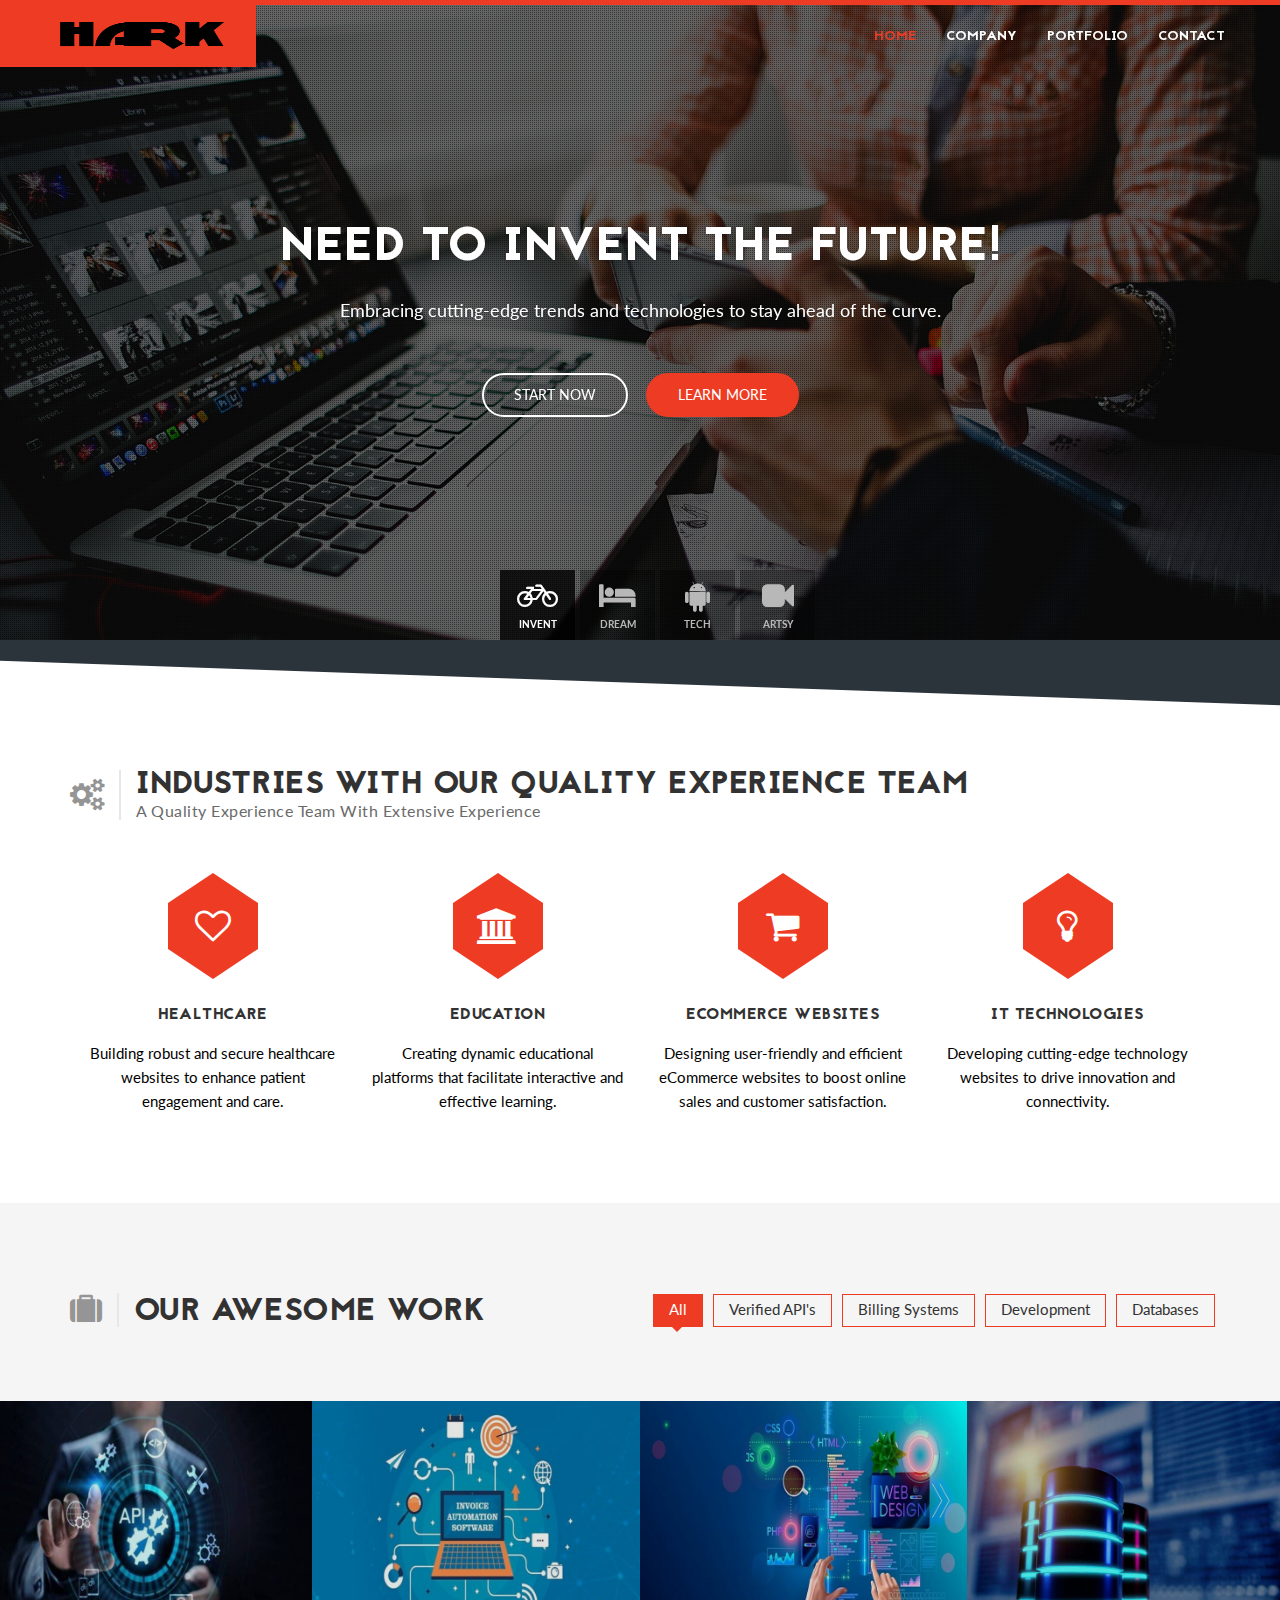
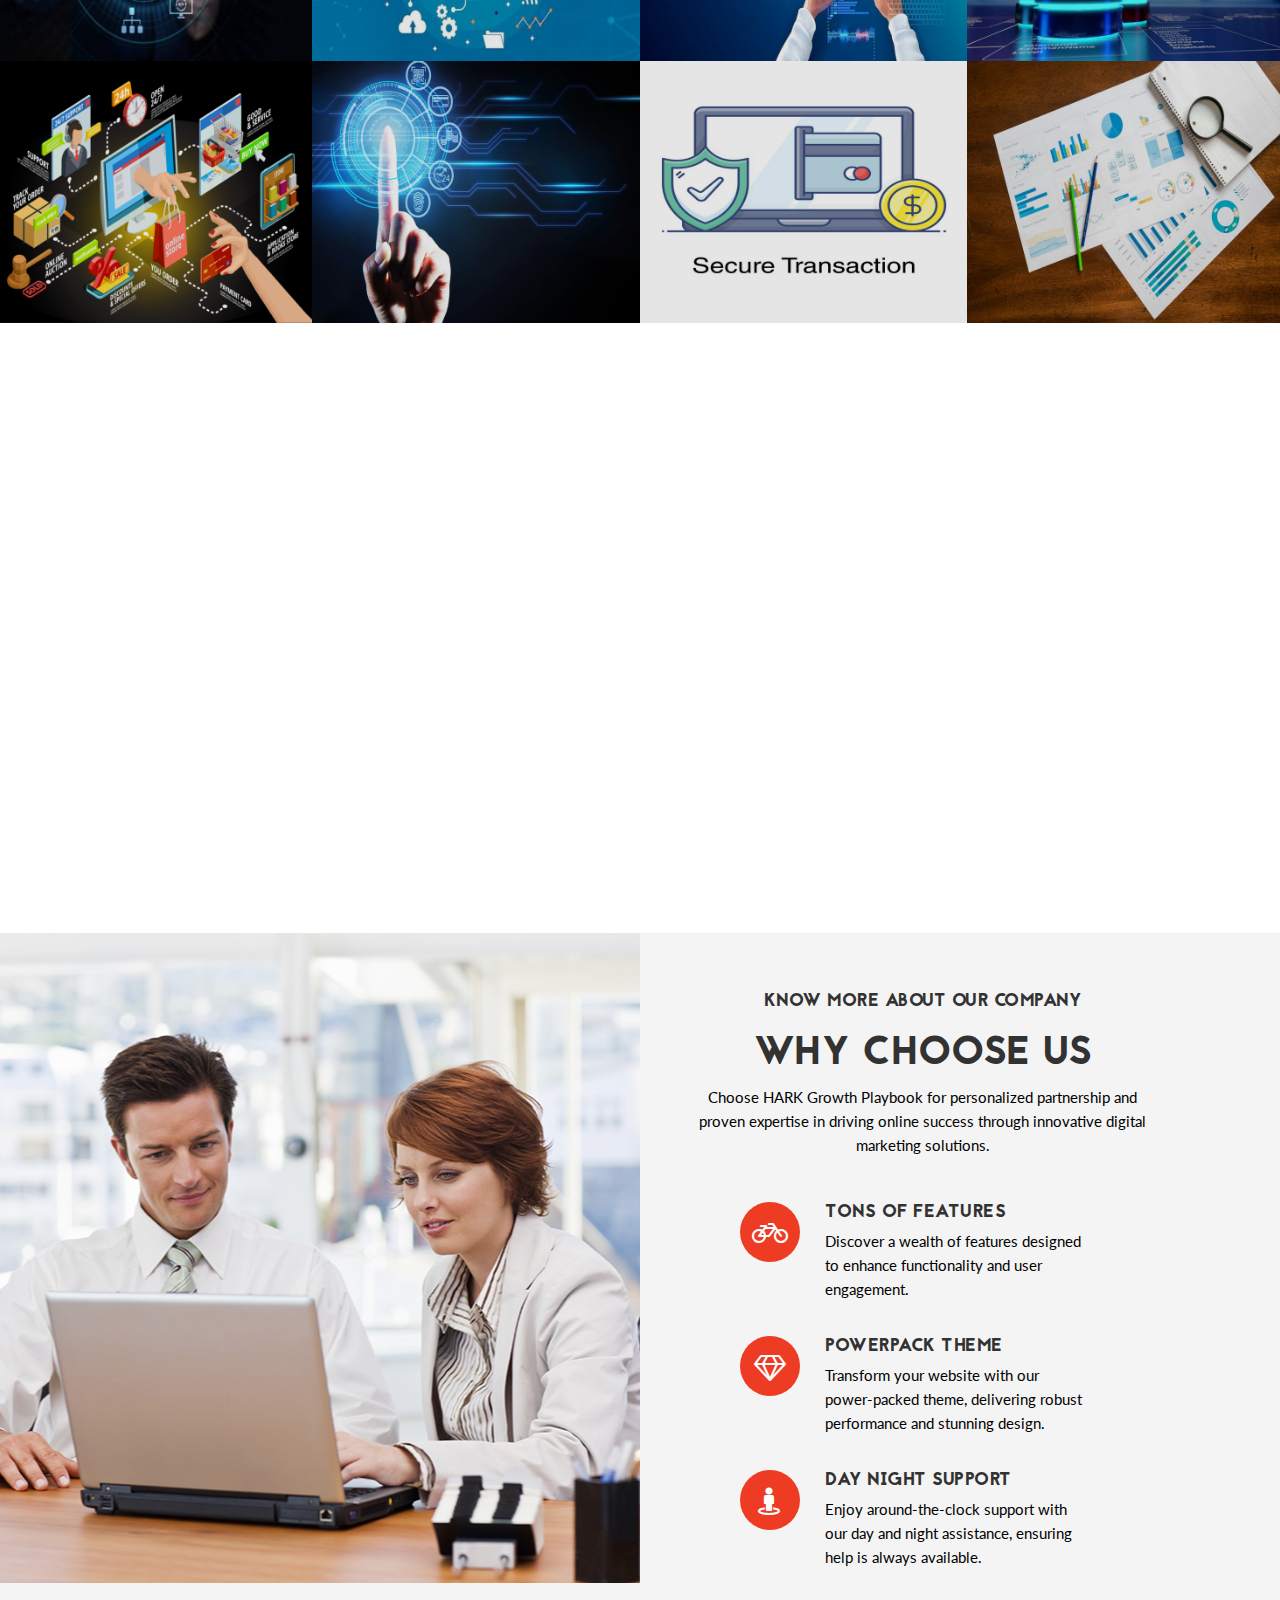
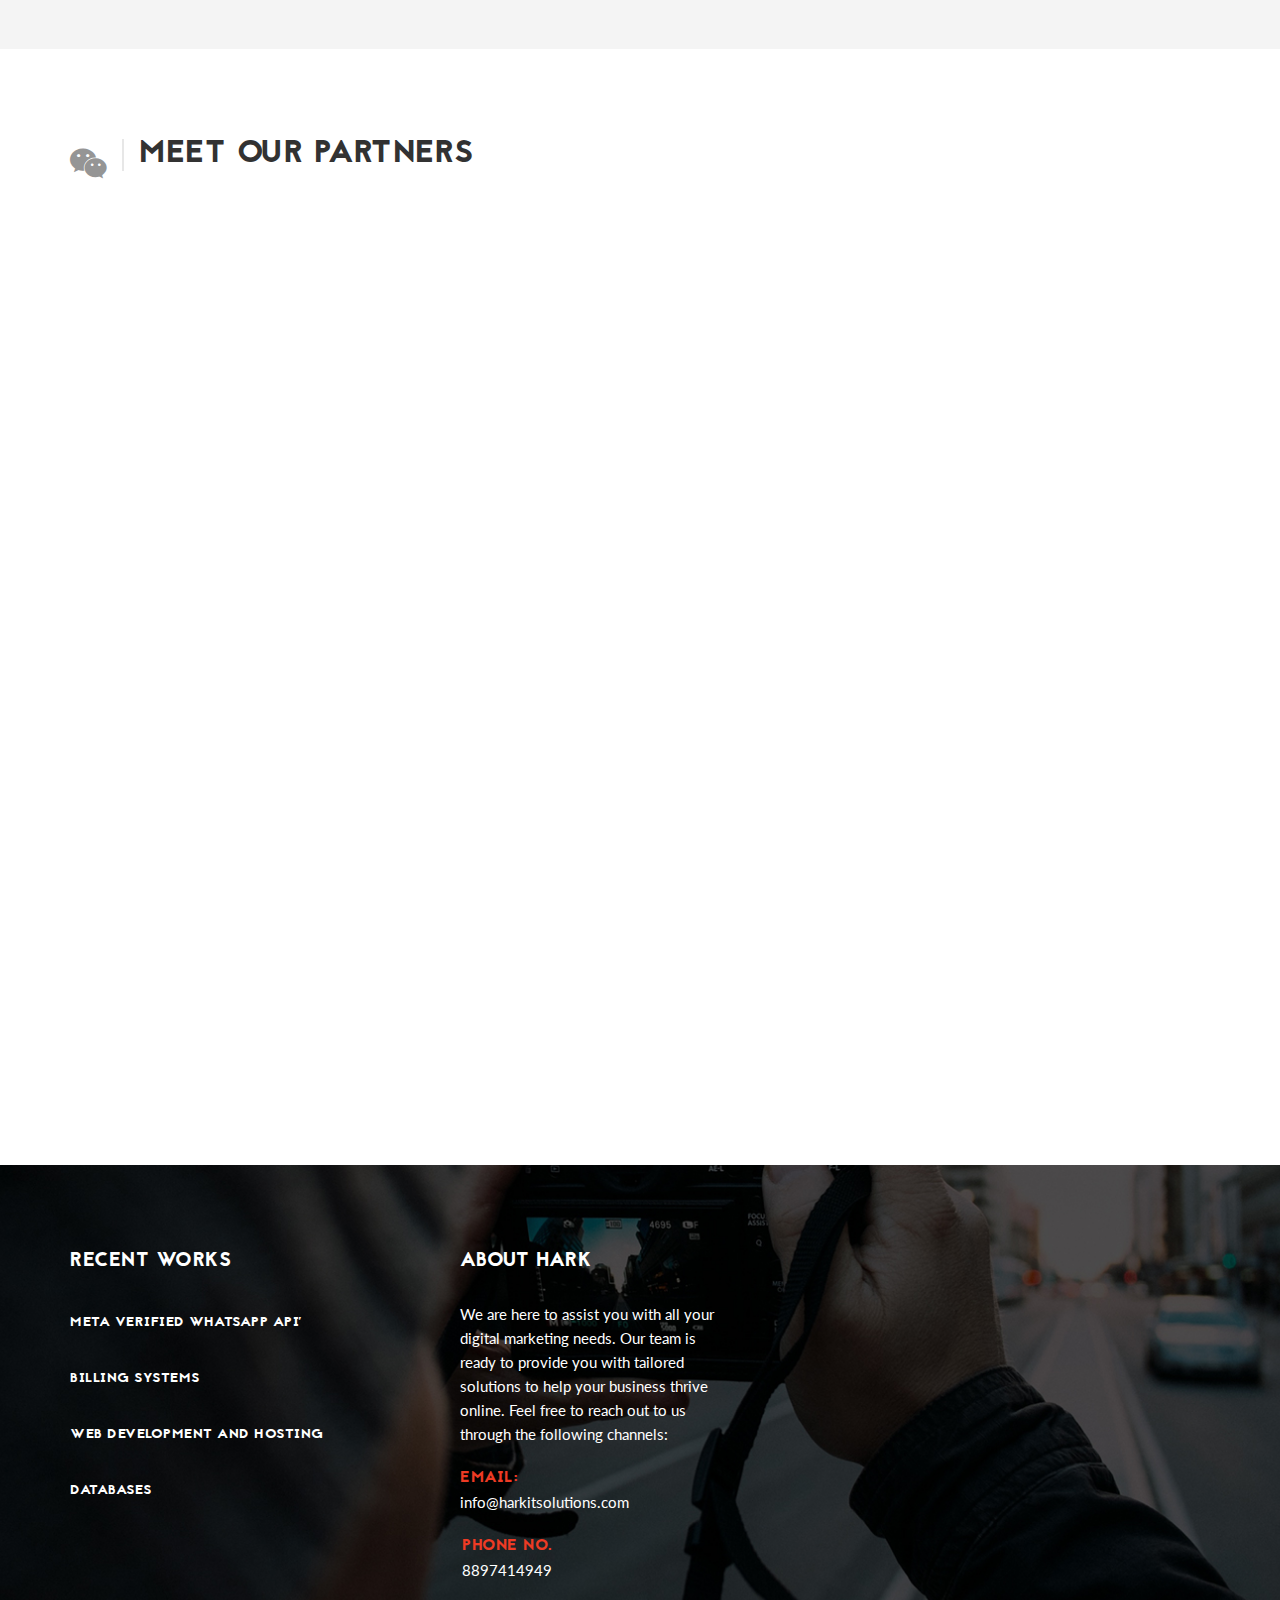
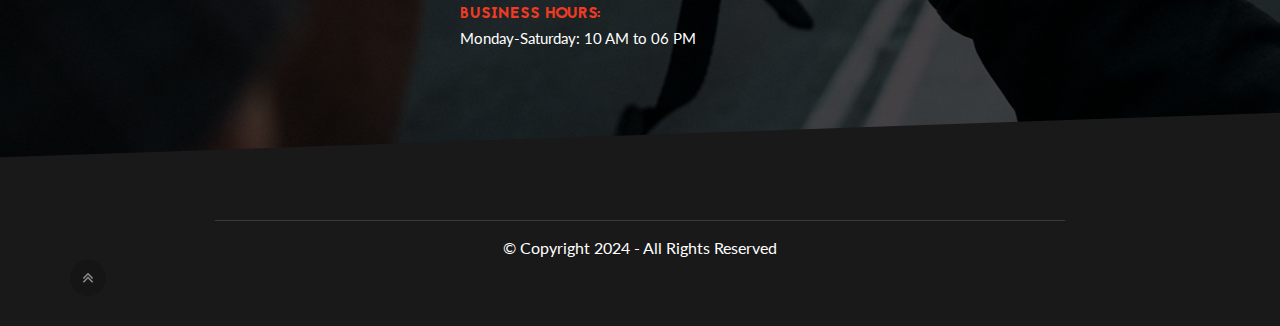
==== index.html @ e9d8706d "initial_commit" ====
<!DOCTYPE html>
<html lang="en">
<head>

	<!-- Basic Page Needs
	================================================== -->
	<meta charset="utf-8">
    <title>HARK - Digital Marketing Agency</title>
    <meta name="description" content="">	
	<meta name="author" content="">

	<!-- Mobile Specific Metas
	================================================== -->
	<meta name="viewport" content="width=device-width, initial-scale=1, maximum-scale=1">

	<!-- Favicons
	================================================== -->
	<link rel="icon" href="img/favicon/favicon-32x32.png" type="image/x-icon" />
	<link rel="apple-touch-icon-precomposed" sizes="144x144" href="img/favicon/favicon-144x144.png">
	<link rel="apple-touch-icon-precomposed" sizes="72x72" href="img/favicon/favicon-72x72.png">
	<link rel="apple-touch-icon-precomposed" href="img/favicon/favicon-54x54.png">
	
	<!-- CSS
	================================================== -->
	
	<!-- Bootstrap -->
	<link rel="stylesheet" href="css/bootstrap.min.css">
	<!-- Template styles-->
	<link rel="stylesheet" href="css/style.css">
	<!-- Responsive styles-->
	<link rel="stylesheet" href="css/responsive.css">
	<!-- FontAwesome -->
	<link rel="stylesheet" href="css/font-awesome.min.css">
	<!-- Animation -->
	<link rel="stylesheet" href="css/animate.css">
	<!-- Prettyphoto -->
	<link rel="stylesheet" href="css/prettyPhoto.css">
	<!-- Owl Carousel -->
	<link rel="stylesheet" href="css/owl.carousel.css">
	<link rel="stylesheet" href="css/owl.theme.css">
	<!-- Flexslider -->
	<link rel="stylesheet" href="css/flexslider.css">
	<!-- Flexslider -->
	<link rel="stylesheet" href="css/cd-hero.css">
	<!-- Style Swicther -->
	<link id="style-switch" href="css/presets/preset3.css" media="screen" rel="stylesheet" type="text/css">

	<!-- HTML5 shim, for IE6-8 support of HTML5 elements. All other JS at the end of file. -->
    <!--[if lt IE 9]>
      <script src="js/html5shiv.js"></script>
      <script src="js/respond.min.js"></script>
    <![endif]-->

</head>
	
<body>

	<!-- Style switcher start -->
	<!-- <div class="style-switch-wrapper">
		<div class="style-switch-button">
			<i class="fa fa-sliders"></i>
		</div>
		<h3>Style Options</h3>
		<button id="preset1" class="btn btn-sm btn-primary"></button>
		<button id="preset2" class="btn btn-sm btn-primary"></button>
		<button id="preset3" class="btn btn-sm btn-primary"></button>
		<button id="preset4" class="btn btn-sm btn-primary"></button>
		<button id="preset5" class="btn btn-sm btn-primary"></button>
		<button id="preset6" class="btn btn-sm btn-primary"></button>
		<br/><br/>
		<a class="btn btn-sm btn-primary close-styler pull-right">Close X</a>
	</div> -->
	<!-- Style switcher end -->

	<div class="body-inner">

	<!-- Header start -->
	<header id="header" class="navbar-fixed-top header" role="banner">
		<div class="container">
			<div class="row">
				<!-- Logo start -->
				<div class="navbar-header">
				   <button type="button" class="navbar-toggle" data-toggle="collapse" data-target=".navbar-collapse">
				        <span class="sr-only">Toggle navigation</span>
				        <span class="icon-bar"></span>
				        <span class="icon-bar"></span>
				        <span class="icon-bar"></span>
				    </button>
				    <div class="navbar-brand navbar-bg">
					    <a href="index.html">
					    	<img class="img-responsive" src="images/HARK.png" style="height: 50px; width: 200px;" alt="logo">
					    </a> 
				    </div>                   
				</div><!--/ Logo end -->
				<nav class="collapse navbar-collapse clearfix" role="navigation">
					<ul class="nav navbar-nav navbar-right">
						
						<li class="dropdown active ">
							<!-- <a href="index.html">Home <i class="fa fa-angle-down"></i></a> -->
							<a href="index.html">Home </a>

							<div class="dropdown-menu">
							 <ul>
								 <!-- <li class="active"><a href="index.html">Home 1</a></li> -->
								 <!-- <li><a href="index-2.html">Home 2</a></li>
								 <li><a href="index-3.html">Home 3</a></li>
								 <li><a href="index-4.html">Home 4</a></li> -->
							 </ul>
						 </div>
					 </li>
	                    
						<li class="dropdown">
                       		<a href="#" class="dropdown-toggle" data-toggle="dropdown">Company <i class="fa fa-angle-down"></i></a>
                       		<div class="dropdown-menu">
								<ul>
		                            <li><a href="about.html">About Us</a></li>
		                            <li><a href="service.html">Services</a></li>
		                            <li><a href="career.html">Career And Media</a></li>
		                            <!-- <li><a href="testimonial.html">Testimonials</a></li>
		                            <li><a href="faq.html">Faq</a></li> -->
		                        </ul>
	                    	</div>
	                    </li>
						<li class="dropdown">
							<a href="portfolio-item.html" >Portfolio </a>
							<!-- <a href="portfolio-item.html" 
							  >Portfolio <i class="fa fa-angle-down"></i
							></a> -->
							<div class="dropdown-menu">
							  <!-- <ul>
								<li>
								  <a href="portfolio-classic.html">Portfolio Classic</a>
								</li>
								<li>
								  <a href="portfolio-static.html">Portfolio Static</a>
								</li>
								<li>
								  <a href="portfolio-item.html">Portfolio Single</a>
								</li>
							  </ul> -->
							</div>
						  </li>
	                    <!-- <li class="dropdown">
                       		<a href="#" class="dropdown-toggle" data-toggle="dropdown">Pages <i class="fa fa-angle-down"></i></a>
                       		<div class="dropdown-menu">
								<ul>
		                           	<li><a href="team.html">Our Team</a></li>
		                           	<li><a href="about2.html">About Us - 2</a></li>
		                           	<li><a href="service2.html">Services - 2</a></li>
		                           	<li><a href="service-single.html">Services Single</a></li>
		                           	<li><a href="pricing.html">Pricing Table</a></li>
		                           	<li><a href="404.html">404 Page</a></li>
		                        </ul>
	                    	</div>
	                    </li> -->
	                    <!-- <li class="dropdown">
                       		<a href="#" class="dropdown-toggle" data-toggle="dropdown">Blog <i class="fa fa-angle-down"></i></a>
                       		<div class="dropdown-menu">
								<ul>
		                           	 <li><a href="blog-rightside.html">Blog with Sidebar</a></li>
	                            	<li><a href="blog-item.html">Blog Single</a></li>
		                        </ul>
	                    	</div>
	                    </li> -->
	                    <!-- <li class="dropdown">
                       		<a href="#" class="dropdown-toggle" data-toggle="dropdown">Features <i class="fa fa-angle-down"></i></a>
                       		<div class="dropdown-menu">
								<ul>
		                           	 <li><a href="typography.html">Typography</a></li>
	                            	<li><a href="elements.html">Elements</a></li>
		                        </ul>
	                    	</div>
	                    </li> -->
            			<li><a href="contact.html">Contact</a></li>
                    </ul>
				</nav><!--/ Navigation end -->
			</div><!--/ Row end -->
		</div><!--/ Container end -->
	</header><!--/ Header end -->

	<!-- Slider start -->
	<section id="home" class="no-padding">	
    	<div id="main-slide" class="cd-hero">
			<ul class="cd-hero-slider">
				<li class="selected">
					<div class="overlay2">
						<img class="" src="images/slider/bg1.jpg" alt="slider">
					</div>
					<div class="cd-full-width">
						<h2>Need To Invent The Future!</h2>
						<p>Embracing cutting-edge trends and technologies to stay ahead of the
							curve.
							</p>
						<a href="#0" class="btn btn-primary white cd-btn">Start Now</a>
						<a href="#0" class="btn btn-primary solid cd-btn">Learn More</a>
					</div> <!-- .cd-full-width -->
				</li>
				<li>
					<div class="overlay2">
						<img class="" src="images/slider/bg2.jpg" alt="slider">
					</div>
					<div class="cd-full-width">
						<h2>How Big Can You Dream?</h2>
						<p>Pursuing perfection in every facet of our work!!
						</p>
						<a href="#0" class="cd-btn btn btn-primary solid">Take a Tour</a>
					</div> <!-- .cd-half-width -->

					<!-- <div class="cd-half-width cd-img-container " >
						<img src="images/slider/Fotoram.io.jpg" alt="">
					</div> -->
					 <!-- .cd-half-width.cd-img-container -->
				</li>
				<li>
					<div class="overlay2">
						<img class="" src="images/slider/bg3.jpg" alt="slider">
					</div>
					<div class="cd-half-width cd-img-container img-right">
						<img src="images/slider/bg-thumb2.png" alt="">
					</div> <!-- .cd-half-width.cd-img-container -->
					<div class="cd-half-width">
						<h2>Collaboration sparks innovation</h2>
						<p>Partnering closely with clients to understand their goals and
							challenges.
							</p>
						<a href="#0" class="cd-btn btn btn-primary white">Start</a>
						<a href="#0" class="cd-btn btn secondary btn-primary solid">Learn More</a>
					</div> <!-- .cd-half-width -->
				</li>
				<li class="selected">
					<div class="overlay2">
						<img class="" src="images/slider/video-replace-mobile.jpg" alt="slider">
					</div>
					<div class="cd-full-width">
						<h2>WE ARE HERE TO MAKE IT HAPPEN</h2>
						<p>Designing unique solutions that captivate and engage.
						</p>
						<a href="#0" class="btn btn-primary white cd-btn">Start Now</a>
						<a href="#0" class="btn btn-primary solid cd-btn">Learn More</a>
					</div> <!-- .cd-full-width -->
				</li>
			
				
			</ul> <!--/ cd-hero-slider -->

		<div class="cd-slider-nav">
			<nav>
				<span class="cd-marker item-1"></span>
				<ul>
					<li class="selected"><a href="#0"><i class="fa fa-bicycle"></i> Invent</a></li>
					<li><a href="#0"><i class="fa fa-hotel"></i> Dream</a></li>
					<li><a href="#0"><i class="fa fa-android"></i> Tech</a></li>
					<li class="video"><a href="#0"><i class="fa fa-video-camera"></i>Artsy</a></li>
				</ul>
			</nav> 
		</div> <!-- .cd-slider-nav -->

		</div><!--/ Main slider end -->    	
    </section> <!--/ Slider end -->


    <!-- Service box start -->
	<section id="service" class="service angle">
		<div class="container">
			<div class="row">
				<div class="col-md-12 heading">
					<span class="title-icon pull-left"><i class="fa fa-cogs"></i></span>
					<h2 class="title">Industries with our Quality Experience Team <span class="title-desc">A Quality Experience Team with Extensive Experience</span></h2>
				</div>
			</div><!-- Title row end -->

			<div class="row">
				<div class="col-md-12">
					<div class="col-md-3 col-sm-3 wow fadeInDown" data-wow-delay=".5s">
						<div class="service-content text-center">
							<span class="service-icon icon-pentagon"><i class="fa fa-heart-o"></i></span>
							<h3>Healthcare</h3>
							<p>Building robust and secure healthcare websites to enhance patient engagement and care.</p>
						</div>
					</div><!--/ End first service -->

					<div class="col-md-3 col-sm-3 wow fadeInDown" data-wow-delay=".8s" >
						<div class="service-content text-center">
							<span class="service-icon icon-pentagon"><i class="fa fa-institution"></i></span>
							<h3>Education</h3>
							<p>Creating dynamic educational platforms that facilitate interactive and effective learning.</p>
						</div>
						
					</div><!--/ End Second service -->

					<div class="col-md-3 col-sm-3 wow fadeInDown" data-wow-delay="1.1s">
						<div class="service-content text-center">
							<span class="service-icon icon-pentagon"><i class="fa fa-shopping-cart"></i></span>
							<h3>Ecommerce Websites</h3>
							<p>Designing user-friendly and efficient eCommerce websites to boost online sales and customer satisfaction.</p>
						</div>
					</div><!--/ End Third service -->

					<div class="col-md-3 col-sm-3 wow fadeInDown" data-wow-delay="1.4s">
						<div class="service-content text-center">
							<span class="service-icon icon-pentagon"><i class="fa fa-lightbulb-o"></i></span>
							<h3>IT Technologies</h3>
							<p>Developing cutting-edge technology websites to drive innovation and connectivity.</p>
						</div>
					</div><!--/ End 4th service -->
				</div>
			</div><!-- Content row end -->
		</div><!--/ Container end -->
	</section><!--/ Service box end -->

	
   
	<!-- Portfolio start -->
	<section id="portfolio" class="portfolio">
		<div class="container">
			<div class="row">
				<div class="col-md-12 heading">
					<span class="title-icon classic pull-left"><i class="fa fa-suitcase"></i></span>
					<h2 class="title classic">Our Awesome Work</h2>
				</div>
			</div> <!-- Title row end -->

			<!--Isotope filter start -->
			<div class="row text-right">
				<div class="isotope-nav" data-isotope-nav="isotope">
					<ul>
						<li><a href="#" class="active" data-filter="*">All</a></li>
						<li><a href="#" data-filter=".web-design">Verified API's</a></li>
						<li><a href="#" data-filter=".development">Billing Systems</a></li>
						<li><a href="#" data-filter=".joomla">Development</a></li>
						<li><a href="#" data-filter=".wordpress">Databases</a></li>
					</ul>
				</div>
			</div><!-- Isotope filter end -->
		</div>
		
		<div class="container-fluid">
			<div class="row">
				<div id="isotope" class="isotope">
					<div class="col-sm-3 web-design isotope-item">
						<div class="grid">
							<figure class="effect-oscar">
								<img src="images/portfolio/api.jpeg" alt="" style="height:100%;">
								<figcaption>
									<h3>META Verified Whatsapp API</h3>
									<a class="link icon-pentagon" href="portfolio-item.html"><i class="fa fa-link"></i></a>
									<!-- <a class="view icon-pentagon" data-rel="prettyPhoto" href="images/portfolio/portfolio-bg1.jpg"><i class="fa fa-search"></i></a>             -->
								</figcaption>			
							</figure>
						</div>
					</div><!-- Isotope item end -->

					<div class="col-sm-3 development isotope-item">
						<div class="grid">
							<figure class="effect-oscar">
								<img src="images/portfolio/Invoice.jpg" alt="">
								<figcaption>
									<h3>Automated Invoicing</h3>
									<a class="link icon-pentagon" href="portfolio-item.html"><i class="fa fa-link"></i></a>
									<!-- <a class="view icon-pentagon" data-rel="prettyPhoto" href="images/portfolio/portfolio-bg2.jpg"><i class="fa fa-search"></i></a>             -->
								</figcaption>				
							</figure>
						</div>
					</div><!-- Isotope item end -->

					<div class="col-sm-3 joomla isotope-item">
						<div class="grid">
							<figure class="effect-oscar">
								<img src="images/portfolio/web design.jpg" alt="">
								<figcaption>
									<h3>Custom Website Design</h3>
									<a class="link icon-pentagon" href="portfolio-item.html"><i class="fa fa-link"></i></a>
									<!-- <a class="view icon-pentagon" data-rel="prettyPhoto" href="images/portfolio/portfolio-bg3.jpg"><i class="fa fa-search"></i></a>             -->
								</figcaption>				
							</figure>
						</div>
					</div><!-- Isotope item end -->

					<div class="col-sm-3 wordpress isotope-item">
						<div class="grid">
							<figure class="effect-oscar">
								<img src="images/portfolio/databases.jpg" alt="">
								<figcaption>
									<h3>Database Management</h3>
									<a class="link icon-pentagon" href="portfolio-item.html"><i class="fa fa-link"></i></a>
									<!-- <a class="view icon-pentagon" data-rel="prettyPhoto" href="images/portfolio/portfolio-bg4.jpg"><i class="fa fa-search"></i></a>             -->
								</figcaption>					
							</figure>
						</div>
					</div><!-- Isotope item end -->

					<div class="col-sm-3 joomla isotope-item">
						<div class="grid">
							<figure class="effect-oscar">
								<img src="images/portfolio/e-commerce.png" alt="">
								<figcaption>
									<h3>E-commerce Solutions</h3>
									<a class="link icon-pentagon" href="portfolio-item.html"><i class="fa fa-link"></i></a>
									<!-- <a class="view icon-pentagon" data-rel="prettyPhoto" href="images/portfolio/portfolio-bg5.jpg"><i class="fa fa-search"></i></a>             -->
								</figcaption>					
							</figure>
						</div>
					</div><!-- Isotope item end -->

					<div class="col-sm-3 development isotope-item">
						<div class="grid">
							<figure class="effect-oscar">
								<img src="images/portfolio/mastercard.jpg" alt="">
								<figcaption>
									<h3>Payment Tracking</h3>
									<a class="link icon-pentagon" href="portfolio-item.html"><i class="fa fa-link"></i></a>
									<!-- <a class="view icon-pentagon" data-rel="prettyPhoto" href="images/portfolio/portfolio-bg1.jpg"><i class="fa fa-search"></i></a>             -->
								</figcaption>					
							</figure>
						</div>
					</div><!-- Isotope item end -->

					<div class="col-sm-3 development isotope-item">
						<div class="grid">
							<figure class="effect-oscar">
								<img src="images/portfolio/trans.jpg" alt="">
								<figcaption>
									<h3>Secure Transaction</h3>
									<a class="link icon-pentagon" href="portfolio-item.html"><i class="fa fa-link"></i></a>
									<!-- <a class="view icon-pentagon" data-rel="prettyPhoto" href="images/portfolio/portfolio-bg2.jpg"><i class="fa fa-search"></i></a>             -->
								</figcaption>					
							</figure>
						</div>
					</div><!-- Isotope item end -->

					<div class="col-sm-3 development isotope-item">
						<div class="grid">
							<figure class="effect-oscar">
								<img src="images/portfolio/reports.jpg" alt="">
								<figcaption>
									<h3>Detailed Reports</h3>
									<a class="link icon-pentagon" href="portfolio-item.html"><i class="fa fa-link"></i></a>
									<!-- <a class="view icon-pentagon" data-rel="prettyPhoto" href="images/portfolio/portfolio-bg3.jpg"><i class="fa fa-search"></i></a>             -->
								</figcaption>					
							</figure>
						</div>
					</div><!-- Isotope item end -->
				</div><!-- Isotope content end -->
			</div><!-- Content row end -->
		</div><!-- Container end -->
	</section><!-- Portfolio end -->

	<!-- Counter Strat -->
	<!-- <section class="ts_counter no-padding">
		<div class="container-fluid">
			<div class="row facts-wrapper wow fadeInLeft text-center">
				<div class="facts one col-md-3 col-sm-6">
					<span class="facts-icon"><i class="fa fa-user"></i></span>
					<div class="facts-num">
						<span class="counter">1200</span>
					</div>
					<h3>Clients</h3> 
				</div>

				<div class="facts two col-md-3 col-sm-6">
					<span class="facts-icon"><i class="fa fa-institution"></i></span>
					<div class="facts-num">
						<span class="counter">1277</span>
					</div>
					<h3>Item Sold</h3> 
				</div>

				<div class="facts three col-md-3 col-sm-6">
					<span class="facts-icon"><i class="fa fa-suitcase"></i></span>
					<div class="facts-num">
						<span class="counter">869</span>
					</div>
					<h3>Projects</h3> 
				</div>

				<div class="facts four col-md-3 col-sm-6">
					<span class="facts-icon"><i class="fa fa-trophy"></i></span>
					<div class="facts-num">
						<span class="counter">76</span>
					</div>
					<h3>Awwards</h3> 
				</div>

			</div>
		</div>
    </section> -->

	<!-- Feature box start -->
	<section id="feature" class="feature">
		<div class="container">
			<div class="row">
				<div class="feature-box col-sm-4 wow fadeInDown" data-wow-delay=".5s">
					<span class="feature-icon pull-left" ><i class="fa fa-heart-o"></i></span>
					<div class="feature-content">
						<h3>Clean &amp; Modern Design</h3>
						<p>Enjoy the elegance of modern and clean design for a seamless user experience.</p>
					</div>
				</div><!--/ End first featurebox -->

				<div class="feature-box col-sm-4 wow fadeInDown" data-wow-delay=".5s">
					<span class="feature-icon pull-left" ><i class="fa fa-codepen"></i></span>
					<div class="feature-content">
						<h3>Useful Shortcodes</h3>
						<p>Take advantage of useful shortcodes for streamlined website functionality.</p>
					</div>
				</div><!--/ End 2nd featurebox -->

				<div class="feature-box col-sm-4 wow fadeInDown" data-wow-delay=".5s">
					<span class="feature-icon pull-left" ><i class="fa fa-film"></i></span>
					<div class="feature-content">
						<h3>Parallax Section</h3>
						<p>Elevate your website's appeal with an engaging parallax section that captivates visitors.</p>
					</div>
				</div><!--/ End 3rd featurebox -->
			</div><!-- Content row end -->

			<div class="gap-40"></div>

			<div class="row">
				<div class="feature-box col-sm-4 wow fadeInDown" data-wow-delay=".5s">
					<span class="feature-icon pull-left" ><i class="fa fa-newspaper-o"></i></span>
					<div class="feature-content">
						<h3>Multipurpose Concept</h3>
						<p>Explore the versatility of our multipurpose concept, perfect for diverse website needs.</p>
					</div>
				</div><!--/ End 1st featurebox -->

				<div class="feature-box col-sm-4 wow fadeInDown" data-wow-delay=".5s">
					<span class="feature-icon pull-left" ><i class="fa fa-desktop"></i></span>
					<div class="feature-content">
						<h3>Responsive Layout</h3>
						<p>Enjoy a responsive layout that adapts seamlessly across devices for optimal user experience.</p>
					</div>
				</div><!--/ End 2nd featurebox -->

				<div class="feature-box col-sm-4 wow fadeInDown" data-wow-delay=".5s">
					<span class="feature-icon pull-left" ><i class="fa fa-pagelines"></i></span>
					<div class="feature-content">
						<h3>Light wight Performance</h3>
						<p>Experience lightning-fast performance with our lightweight design, ensuring swift loading times.</p>
					</div>
				</div><!--/ End 3rd featurebox -->

			</div><!-- Content row end -->

			<div class="gap-40"></div>

			<div class="row">
				<div class="feature-box col-sm-4 wow fadeInDown" data-wow-delay=".5s">
					<span class="feature-icon pull-left" ><i class="fa fa-recycle"></i></span>
					<div class="feature-content">
						<h3>Free Lifetime Updates</h3>
						<p>Benefit from free lifetime updates, keeping your website current with the latest features and security.</p>
					</div>
				</div><!--/ End first featurebox -->

				<div class="feature-box col-sm-4 wow fadeInDown" data-wow-delay=".5s">
					<span class="feature-icon pull-left" ><i class="fa fa-diamond"></i></span>
					<div class="feature-content">
						<h3>Endless Possibilites</h3>
						<p>Unleash endless possibilities with customizable features that empower your creative vision.</p>
					</div>
				</div><!--/ End first featurebox -->

				<div class="feature-box col-sm-4 wow fadeInDown" data-wow-delay=".5s">
					<span class="feature-icon pull-left" ><i class="fa fa-whatsapp"></i></span>
					<div class="feature-content">
						<h3>24/7 Live Support</h3>
						<p>Receive dedicated 24/7 live support, ensuring assistance whenever you need it.</p>
					</div>
				</div><!--/ End first featurebox -->
			</div><!-- Content row end -->

		</div><!--/ Container end -->
	</section><!--/ Feature box end -->


	<section id="image-block" class="image-block no-padding">
		<div class="container-fluid">
			<div class="row">
				<div class="col-md-6 ts-padding" style="height:650px;background:url(images/image-block-bg.jpg) 50% 50% / cover no-repeat;">
				</div>
				<div class="col-md-6 ts-padding img-block-right">
					<div class="img-block-head text-center">
						<h2>Know More About Our Company</h2>
						<h3>Why Choose Us</h3>
						<p>Choose HARK Growth Playbook for personalized partnership and proven expertise in driving online success through innovative digital marketing solutions.
						</p>
					</div>

					<div class="gap-30"></div>

					<div class="image-block-content">
						<span class="feature-icon pull-left" ><i class="fa fa-bicycle"></i></span>
						<div class="feature-content">
							<h3>Tons of Features</h3>
							<p>Discover a wealth of features designed to enhance functionality and user engagement.</p>
						</div>
					</div><!--/ End 1st block -->

					<div class="image-block-content">
						<span class="feature-icon pull-left" ><i class="fa fa-diamond"></i></span>
						<div class="feature-content">
							<h3>PowerPack Theme</h3>
							<p>Transform your website with our power-packed theme, delivering robust performance and stunning design.</p>
						</div>
					</div><!--/ End 1st block -->

					<div class="image-block-content">
						<span class="feature-icon pull-left" ><i class="fa fa-street-view"></i></span>
						<div class="feature-content">
							<h3>Day Night Support</h3>
							<p>Enjoy around-the-clock support with our day and night assistance, ensuring help is always available.</p>
						</div>
					</div><!--/ End 1st block -->

				</div>
			</div>
		</div>
	</section><!--/ Image block end -->

	<style>
		.img-rectangle {
			position: relative;
			width: 400px;
			height: 200px;
			overflow: hidden;
		}
		
		.img-rectangle img {
			width: 100%;
			height: 100%;
			object-fit: cover;
		}
		</style>
		


	<!-- Team start -->
	<section id="team" class="team">
		<div class="container">
			<div class="row">
				<div class="col-md-12 heading">
					<span class="title-icon pull-left"><i class="fa fa-weixin"></i></span>
					<h2 class="title">Meet Our Partners  <span class="title-desc"></span></h2>
				</div>
			</div><!-- Title row end -->
			<div class="row text-center">
				<div class="col-md-3 col-sm-6">
					<div class="team wow slideInLeft">
						<div class="img-rectangle">
							<!-- <img src="images/team/BBT.png"> -->
						</div>
						<div class="team-content">
							<!-- <h3>Boolean Brain Technologies</h3> -->
							<br>
							<br>
							<!-- <div class="team-social">
								<a class="fb" href="#"><i class="fa fa-facebook"></i></a>
								<a class="twt" href="#"><i class="fa fa-twitter"></i></a>
								<a class="gplus" href="#"><i class="fa fa-google-plus"></i></a>
								<a class="linkdin" href="#"><i class="fa fa-linkedin"></i></a>
								<a class="dribble" href="#"><i class="fa fa-dribbble"></i></a>
							</div> -->
						</div>
					</div>	
				</div><!--/ Team 1 end -->
			</div>
			

				<div class="col-md-3 col-sm-6">
					<div class="team wow slideInLeft">
						<div class="img-rectangle" >
							<img src="images/team/GBT.png" alt="">
							<span class="img-top"></span>
							<span class="img-bottom"></span>
						</div>
						<div class="team-content">
							<!-- <h3>GBT Solutions
							</h3> -->
							<br>
							<br>
							<!-- <div class="team-social">
								<a class="fb" href="#"><i class="fa fa-facebook"></i></a>
								<a class="twt" href="#"><i class="fa fa-twitter"></i></a>
								<a class="gplus" href="#"><i class="fa fa-google-plus"></i></a>
								<a class="linkdin" href="#"><i class="fa fa-linkedin"></i></a>
								<a class="dribble" href="#"><i class="fa fa-dribbble"></i></a>
							</div> -->
						</div>
					</div>
				</div><!--/ Team 2 end -->
				<div class="col-md-3 col-sm-6">
					<div class="team wow slideInRight">
						<div class="img-rectangle" >
							<img src="images/team/IOT.png" alt="">
							<span class="img-top"></span>
							<span class="img-bottom"></span>
						</div>
						<div class="team-content">
							<!-- <h3>IOT India Inc</h3> -->
							<br>
							<br>
							<!-- <div class="team-social">
								<a class="fb" href="#"><i class="fa fa-facebook"></i></a>
								<a class="twt" href="#"><i class="fa fa-twitter"></i></a>
								<a class="gplus" href="#"><i class="fa fa-google-plus"></i></a>
								<a class="linkdin" href="#"><i class="fa fa-linkedin"></i></a>
								<a class="dribble" href="#"><i class="fa fa-dribbble"></i></a>
							</div> -->
						</div>
					</div>
					<div class="row text-center">
						<div class="col-md-3 col-sm-6">
							<div class="team wow slideInLeft">
								<div class="img-rectangle">
									<img src="images/team/BBT.png" alt="">
								</div>
								<div class="team-content">
									<!-- <h3>Boolean Brain Technologies</h3> -->
									<br>
									<br>
								</div>
							</div>	
						</div>
						<!--/ Team 1 end -->
					
						<div class="col-md-3 col-sm-6">
							<div class="team animate wow slideInRight">
								<div class="img-rectangle">
									<img src="images/team/YUVA.png" alt="">
								</div>
								<div class="team-content">
									<!-- <h3>Yuvasanyuktha</h3> -->
									<br>
									<br>
								</div>
							</div>
						</div><!--/ Team 2 end -->
					
						<div class="col-md-3 col-sm-6">
							<div class="team animate wow slideInRight">
								<div class="img-rectangle">
									<img src="images/team/UPMS.png" alt="">
								</div>
								<div class="team-content">
									<!-- <h3>UPMS</h3> -->
								</div>
							</div>
						</div>
						
						<!--/ Team 
					
							
						<div class="team-social">
								<a class="fb" href="#"><i class="fa fa-facebook"></i></a>
								<a class="twt" href="#"><i class="fa fa-twitter"></i></a>
								<a class="gplus" href="#"><i class="fa fa-google-plus"></i></a>
								<a class="linkdin" href="#"><i class="fa fa-linkedin"></i></a>
								<a class="dribble" href="#"><i class="fa fa-dribbble"></i></a>
							</div> -->
						</div>
					</div>
				</div><!--/ Team 4 end -->
				<div class="col-md-3 col-sm-6">
					<div class="team animate wow slideInRight">
						<div class="img-rectangle">
							<img src="images/team/Fabigence.png" alt="">
							<span class="img-top"></span>
							<span class="img-bottom"></span>
						</div>
						<div class="team-content">
							<!-- <h3>Fabigence</h3> -->
						
							<!-- <div class="team-social">
								<a class="fb" href="#"><i class="fa fa-facebook"></i></a>
								<a class="twt" href="#"><i class="fa fa-twitter"></i></a>
								<a class="gplus" href="#"><i class="fa fa-google-plus"></i></a>
								<a class="linkdin" href="#"><i class="fa fa-linkedin"></i></a>
								<a class="dribble" href="#"><i class="fa fa-dribbble"></i></a>
							</div> -->
						</div>
					</div>
				</div><!--/ Team 4 end -->
				<div class="col-md-3 col-sm-6">
					<div class="team animate wow slideInRight">
						<div class="img-rectangle">
							<img src="images/team/UniWorks.png" alt="">
							<span class="img-top"></span>
							<span class="img-bottom"></span>
						</div>
						<div class="team-content">
							<!-- <h3>Uniworks
							</h3> -->
						
							<!-- <div class="team-social">
								<a class="fb" href="#"><i class="fa fa-facebook"></i></a>
								<a class="twt" href="#"><i class="fa fa-twitter"></i></a>
								<a class="gplus" href="#"><i class="fa fa-google-plus"></i></a>
								<a class="linkdin" href="#"><i class="fa fa-linkedin"></i></a>
								<a class="dribble" href="#"><i class="fa fa-dribbble"></i></a>
							</div> -->
						</div>
					</div>
				</div><!--/ Team 4 end -->
			</div><!--/ Content row end -->
		</div><!--/ Container end -->
    </section><!--/ Team end -->

    <!-- Parallax 1 start -->
	<!-- <section class="parallax parallax1">
		<div class="parallax-overlay"></div>
		<div class="container">
			<div class="row">
				<div class="col-md-12 text-center">
					<h2>Are You Ready to Buy This Template!</h2>
					<h3>Just Click Button and Use Your Own</h3>
					<p>
						<a href="#" class="btn btn-primary white">Purchase Now</a>
						<a href="#" class="btn btn-primary solid">Get In Touch</a>
					</p>
				</div>
			</div>
		</div>
	
    </section> -->
	

   
	<!-- <section id="pricing" class="pricing">
		<div class="container">
			<div class="row">
				<div class="col-md-12 heading">
					<span class="title-icon pull-left"><i class="fa fa-university"></i></span>
					<h2 class="title">Pricing Table <span class="title-desc">We Love to Work with Passion</span></h2>
				</div>
			</div>
	  		<div class="row">
				
				<div class="col-md-3 col-sm-6 wow fadeInUp" data-wow-delay=".5s">
				    <div class="plan text-center">
				        <span class="plan-name">Basic <small>Monthly plan</small></span>
				        <p class="plan-price"><sup class="currency">$</sup><strong>49</strong><sub>.99</sub></p>
				        <ul class="list-unstyled">
				            <li>100GB Monthly Bandwidth</li>
				            <li>$100 Google AdWords</li>
				            <li>100 Domain Hosting</li>
				            <li>SSL Shopping Cart</li>
				            <li>24/7 Live Support</li>
				        </ul>
				        <a class="btn btn-primary" href="#.">Sign Up</a>
				    </div>
				</div>

				
				<div class="col-md-3 col-sm-6 wow fadeInUp" data-wow-delay="1s">
				    <div class="plan text-center">
				        <span class="plan-name">Standared <small>Monthly plan</small></span>
				        <p class="plan-price"><sup class="currency">$</sup><strong>99</strong><sub>.99</sub></p>
				        <ul class="list-unstyled">
				            <li>100GB Monthly Bandwidth</li>
				            <li>$100 Google AdWords</li>
				            <li>100 Domain Hosting</li>
				            <li>SSL Shopping Cart</li>
				            <li>24/7 Live Support</li>
				        </ul>
				        <a class="btn btn-primary" href="#.">Sign Up</a>
				    </div>
				</div>

				
				<div class="col-md-3 col-sm-6 wow fadeInUp" data-wow-delay="1.4s">
				    <div class="plan text-center featured">
				        <span class="plan-name">Professional <small>Monthly plan</small></span>
				        <p class="plan-price"><sup class="currency">$</sup><strong>149</strong><sub>.99</sub></p>
				        <ul class="list-unstyled">
				            <li>100GB Monthly Bandwidth</li>
				            <li>$100 Google AdWords</li>
				            <li>100 Domain Hosting</li>
				            <li>SSL Shopping Cart</li>
				            <li>24/7 Live Support</li>
				        </ul>
				        <a class="btn btn-primary" href="#.">Sign Up</a>
				    </div>
				</div>

				<div class="col-md-3 col-sm-6 wow fadeInUp" data-wow-delay="1.6s">
				    <div class="plan text-center">
				        <span class="plan-name">Premium <small>Monthly plan</small></span>
				        <p class="plan-price"><sup class="currency">$</sup><strong>399</strong><sub>.99</sub></p>
				        <ul class="list-unstyled">
				            <li>100GB Monthly Bandwidth</li>
				            <li>$100 Google AdWords</li>
				            <li>100 Domain Hosting</li>
				            <li>SSL Shopping Cart</li>
				            <li>24/7 Live Support</li>
				        </ul>
				        <a class="btn btn-primary" href="#.">Sign Up</a>
				    </div>
				</div>
			</div>
		</div>
	</section> -->


	<!-- Testimonial start-->
	<!-- <section class="testimonial parallax parallax2">
		<div class="parallax-overlay"></div>
	  	<div class="container">
		    <div class="row">
			    <div id="testimonial-carousel" class="owl-carousel owl-theme text-center testimonial-slide">
			        <div class="item">
			          	<div class="testimonial-thumb">
			            	<img src="images/team/testimonial1.jpg" alt="testimonial">
			          	</div>
			          	<div class="testimonial-content">
				            <p class="testimonial-text">
				              Lorem Ipsum as their default model text, and a search for ‘lorem ipsum’ will uncover many web sites still in their infancy. Various versions have evolved over the years, sometimes by accident, sometimes on purpose. Lorem Ipsum is that it as opposed to using.
				            </p>
			            	<h3 class="name">Sarah Arevik<span>Chief Executive</span></h3>
			          	</div>
			        </div>
			        <div class="item">
			          	<div class="testimonial-thumb">
			            	<img src="images/team/testimonial2.jpg" alt="testimonial">
			          	</div>
				        <div class="testimonial-content">
				            <p class="testimonial-text">
				              Lorem Ipsum as their default model text, and a search for ‘lorem ipsum’ will uncover many web sites still in their infancy. Various versions have evolved over the years, sometimes by accident, sometimes on purpose. Lorem Ipsum is that it as opposed to using.
				            </p>
				            <h3 class="name">Narek Bedros<span>Sr. Manager</span></h3>
				        </div>
			        </div>
			        <div class="item">
				        <div class="testimonial-thumb">
				            <img src="images/team/testimonial3.jpg" alt="testimonial">
				        </div>
			          	<div class="testimonial-content">
				            <p class="testimonial-text">
				              Lorem Ipsum as their default model text, and a search for ‘lorem ipsum’ will uncover many web sites still in their infancy. Various versions have evolved over the years, sometimes by accident, sometimes on purpose. Lorem Ipsum is that it as opposed to using.
				            </p>
			            	<h3 class="name">Taline Lucine<span>Sales Manager</span></h3>
			          	</div>
			        </div>
			    </div>
		    </div>
	  	</div>
	</section> -->


	<!-- Clients start -->
	<!-- <section id="clients" class="clients">
		<div class="container">
			<div class="row wow fadeInLeft">
		      <div id="client-carousel" class="col-sm-12 owl-carousel owl-theme text-center client-carousel">
		        <figure class="item client_logo">
		          <a href="#">
		            <img src="images/clients/client1.png" alt="client">
		          </a>
		        </figure>
		        <figure class="item client_logo">
		          <a href="#">
		            <img src="images/clients/client2.png" alt="client">
		          </a>
		        </figure>
		        <figure class="item client_logo">
		          <a href="#">
		            <img src="images/clients/client3.png" alt="client">
		          </a>
		        </figure>
		        <figure class="item client_logo">
		          <a href="#">
		            <img src="images/clients/client4.png" alt="client">
		          </a>
		        </figure>
		        <figure class="item client_logo">
		          <a href="#">
		            <img src="images/clients/client5.png" alt="client">
		          </a>
		        </figure>
		        <figure class="item client_logo">
		          <a href="#">
		            <img src="images/clients/client6.png" alt="client">
		          </a>
		        </figure>
		        <figure class="item client_logo">
		          <a href="#">
		            <img src="images/clients/client7.png" alt="client">
		          </a>
		        </figure>
		        <figure class="item client_logo">
		          <a href="#">
		            <img src="images/clients/client8.png" alt="client">
		          </a>
		        </figure>
		      </div>
	    	</div>
		</div>
	</section>
	 -->

	<!-- Footer start -->
	<footer id="footer" class="footer">
		<div class="container">
			<div class="row">
				<div class="col-md-4 col-sm-12 footer-widget">
					<h3 class="widget-title">Recent Works</h3>
					<div class="latest-post-items media">
							<div class="latest-post-content media-body">
								<h4><a href="#">META VERIFIED WHATSAPP API'</a></h4>
								<!-- <p class="post-meta">
									<span class="author">Posted by John Doe</span>
									<span class="post-meta-cat">in<a href="#"> Blog</a></span>
								</p> -->
							</div>
						</div><!-- 1st Latest Post end -->

						<div class="latest-post-items media">
							<div class="latest-post-content media-body">
								<h4><a href="#">Billing Systems</a></h4>
								<!-- <p class="post-meta">
									<span class="date"><i class="icon icon-calendar"></i> Mar 15, 2015</span>
									<span class="post-meta-comments"><i class="icon icon-bubbles4"></i> <a href="#">03</a></span>
								</p> -->
							</div>
						</div><!-- 2nd Latest Post end -->

						<div class="latest-post-items media">
							<div class="latest-post-content media-body">
								<h4><a href="#">Web Development and Hosting
								</a></h4>
								<!-- <p class="post-meta">
									<span class="date"><i class="icon icon-calendar"></i> Apr 17, 2015</span>
									<span class="post-meta-comments"><i class="icon icon-bubbles4"></i> <a href="#">14</a></span>
								</p> -->
							</div>
						</div><!-- 3rd Latest Post end -->
						<div class="latest-post-items media">
							<div class="latest-post-content media-body">
								<h4><a href="#">Databases
								</a></h4>
								<!-- <p class="post-meta">
									<span class="date"><i class="icon icon-calendar"></i> Apr 17, 2015</span>
									<span class="post-meta-comments"><i class="icon icon-bubbles4"></i> <a href="#">14</a></span>
								</p> -->
							</div>
						</div><!-- 4rd Latest Post end -->
	
				</div><!--/ End Recent Posts-->
				

				<!-- <div class="col-md-4 col-sm-12 footer-widget">
					<h3 class="widget-title">Flickr Photos</h3>

					<div class="img-gallery">
						<div class="img-container">
							<a class="thumb-holder" data-rel="prettyPhoto" >
								<img src="images/portfolio/api.jpeg" alt="">
							</a>
							<a class="thumb-holder" data-rel="prettyPhoto" >
								<img src="images/portfolio/databases.jpg" alt="">
							</a>
							<a class="thumb-holder" data-rel="prettyPhoto" >
								<img src="images/portfolio/e-commerce.png" alt="">
							</a>
							<a class="thumb-holder" data-rel="prettyPhoto" >
								<img src="images/portfolio/Invoice.jpg" alt="">
							</a>
							<a class="thumb-holder" data-rel="prettyPhoto" >
								<img src="images/portfolio/mastercard.jpg" alt="">
							</a>
							<a class="thumb-holder" data-rel="prettyPhoto" >
								<img src="images/portfolio/reports.jpg" alt="">
							</a>
							<a class="thumb-holder" data-rel="prettyPhoto" >
								<img src="images/portfolio/trans.jpg" alt="">
							</a>
							<a class="thumb-holder" data-rel="prettyPhoto" >
								<img src="images/portfolio/web design.jpg" alt="">
							</a>
							<a class="thumb-holder" data-rel="prettyPhoto" >
								<img src="images/portfolio/portfolio6.jpg" alt="">
							</a>
						</div>
					</div>
				</div>/ end flickr -->

				<div class="col-md-3 col-sm-12 footer-widget footer-about-us">
					<h3 class="widget-title">About Hark</h3>
					<p style="color: white;">We are here to assist you with all your digital marketing needs. Our team is ready to provide
						you with tailored solutions to help your business thrive online. Feel free to reach out to us
						through the following channels:
						</p>
					<!-- <h4>Address</h4>
					<p style="color: white;">1102 Saint Marys, Junction City, KS</p> -->
					<div class="row">
						<div class="col-md-6">
							<h4>Email:</h4>
							<p style="color:white ">info@harkitsolutions.com</p>
							
						</div>
						<div class="col-md-6" style="margin-left: 2px;">
							<h4>Phone No.</h4>
							<p style="color:white">8897414949</p>
						</div><div class="col-md-11" style="margin-right: 2px;">
							<h4>Business Hours:</h4>
							<p style="color:white">Monday-Saturday: 10 AM to 06 PM</p>
						</div>
					</div>
                    <!-- <form action="#" role="form">
                        <div class="input-group subscribe">
                            <input type="email" class="form-control" placeholder="Email Address" required="">
                            <span class="input-group-addon">
                              <button class="btn" type="submit"><i class="fa fa-envelope-o"> </i></button>
                            </span>                        
                        </div>
                    </form> -->
				</div><!--/ end about us -->

			</div><!-- Row end -->
		</div><!-- Container end -->
	</footer><!-- Footer end -->
	

	<!-- Copyright start -->
	<section id="copyright" class="copyright angle">
		<div class="container">
			<!-- <div class="row">
				<div class="col-md-12 text-center">
					<ul class="footer-social unstyled">
						<li>
							<a title="Twitter" href="#">
								<span class="icon-pentagon wow bounceIn"><i class="fa fa-twitter"></i></span>
							</a>
							<a title="Facebook" href="#">
								<span class="icon-pentagon wow bounceIn"><i class="fa fa-facebook"></i></span>
							</a>
							<a title="Google+" href="#">
								<span class="icon-pentagon wow bounceIn"><i class="fa fa-google-plus"></i></span>
							</a>
							<a title="linkedin" href="#">
								<span class="icon-pentagon wow bounceIn"><i class="fa fa-linkedin"></i></span>
							</a>
							<a title="Pinterest" href="#">
								<span class="icon-pentagon wow bounceIn"><i class="fa fa-pinterest"></i></span>
							</a>
							<a title="Skype" href="#">
								<span class="icon-pentagon wow bounceIn"><i class="fa fa-skype"></i></span>
							</a>
							<a title="Dribble" href="#">
								<span class="icon-pentagon wow bounceIn"><i class="fa fa-dribbble"></i></span>
							</a>
						</li>
					</ul>
				</div>
			</div> -->
			<div class="row">
				<div class="col-md-12 text-center">
					<div class="copyright-info">
         			 © Copyright 2024 - All Rights Reserved
        			</div>
				</div>
			</div><!--/ Row end -->
		   <div id="back-to-top" data-spy="affix" data-offset-top="10" class="back-to-top affix">
				<button class="btn btn-primary" title="Back to Top"><i class="fa fa-angle-double-up"></i></button>
			</div>
		</div><!--/ Container end -->
	</section><!--/ Copyright end -->

	<!-- Javascript Files
	================================================== -->

	<!-- initialize jQuery Library -->
	<script type="text/javascript" src="js/jquery.js"></script>
	<!-- Bootstrap jQuery -->
	<script type="text/javascript" src="js/bootstrap.min.js"></script>
	<!-- Style Switcher -->
	<script type="text/javascript" src="js/style-switcher.js"></script>
	<!-- Owl Carousel -->
	<script type="text/javascript" src="js/owl.carousel.js"></script>
	<!-- PrettyPhoto -->
	<script type="text/javascript" src="js/jquery.prettyPhoto.js"></script>
	<!-- Bxslider -->
	<script type="text/javascript" src="js/jquery.flexslider.js"></script>
	<!-- CD Hero slider -->
	<script type="text/javascript" src="js/cd-hero.js"></script>
	<!-- Isotope -->
	<script type="text/javascript" src="js/isotope.js"></script>
	<script type="text/javascript" src="js/ini.isotope.js"></script>
	<!-- Wow Animation -->
	<script type="text/javascript" src="js/wow.min.js"></script>
	<!-- SmoothScroll -->
	<script type="text/javascript" src="js/smoothscroll.js"></script>
	<!-- Eeasing -->
	<script type="text/javascript" src="js/jquery.easing.1.3.js"></script>
	<!-- Counter -->
	<script type="text/javascript" src="js/jquery.counterup.min.js"></script>
	<!-- Waypoints -->
	<script type="text/javascript" src="js/waypoints.min.js"></script>
	<!-- Template custom -->
	<script type="text/javascript" src="js/custom.js"></script>
	</div><!-- Body inner end -->
</body>
</html>
---- css/style.css ----
/*
	Template Name: BizCraft Responsive HTML5/CSS3 Template
	Author: tripples
	Author URI: http://shapebootstrap.net/user/tripples
	Description: BizCraft Responsive HTML5/CSS3 Template.
	Version: 1.0
*/

/* Table of Content
==================================================
1.	Global Styles
2. 	Typography
3. 	Common Styles
4.	Header area
5.	Slideshow
6.	Services and Features
7.	Image Block
6.	About (Landing and Featured Tab)
9.	Portfolio
10.	Counter
11.	Team
12.	Pricing
13.	Testimonial
14. Video block
15.	Recent Post
16. Clients
17. Twitter
18. Contact
19. Footer
20. Copyright
21. Sub pages
22. Blog
23. Landing page
24.	Style Swithcer (you can delete the css)
*/

@import url(http://fonts.googleapis.com/css?family=Lato:100,300,400,700,900);

@font-face {
  	font-family: 'JaapokkiRegular';
	src: url('../fonts/jaapokki/jaapokki-regular.eot');
    src: url('../fonts/jaapokki/jaapokki-regular.eot?#iefix') format('embedded-opentype'),
         url('../fonts/jaapokki/jaapokki-regular.woff') format('woff'),
         url('../fonts/jaapokki/jaapokki-regular.ttf') format('truetype'),
         url('../fonts/jaapokki/jaapokki-regular.svg#JaapokkiRegular') format('svg');
    font-weight: normal;
    font-style: normal;
}


/* Global styles
================================================== */

html{
	overflow-x: hidden !important;
	width: 100%;
	height: 100%;
	position: relative;
	-webkit-font-smoothing: antialiased;
	text-rendering: optimizeLegibility;
}

body{
	border: 0;
	margin: 0;
	padding: 0;
	font-size: 15px;
	color: #6A6A6A;
	background: #fff;
}

h1, h2, h3{
	color: #323232;
}

.body-inner{
	position: relative;
	overflow: hidden;
}

a:link,
a:visited{
    text-decoration: none;
}


a:hover{
	text-decoration: none;
	color: #000;
}

a.read-more{
	color: #323232;
}

section{
	padding: 80px 0;
	position: relative;
}

.ts-padding {
  padding: 50px;
}

.no-padding{
	padding: 0;
}

.media>.pull-left{
	margin-right: 20px;
}

.heading{
	padding-bottom: 50px;
	margin-top: 10px;
	-webkit-transition: all 0.3s ease 0s;
	-moz-transition: all 0.3s ease 0s;
	-ms-transition: all 0.3s ease 0s;
	-o-transition: all 0.3s ease 0s;
	transition: all 0.3s ease 0s;
}

.gap-60 {
	clear: both;
	height: 60px;
}

.gap-40 {
	clear: both;
	height: 40px;
}

.gap-30 {
	clear: both;
	height: 30px;
}
.gap-20 {
	clear: both;
	height: 20px;
}

a:focus{
	outline: 0;
}


/* Typography
================================================== */

body, p{
	font-family: 'Lato', sans-serif;
	font-weight: 400; 
	font-size: 15px;
	line-height: 1.6em;
}

h1, h2, h3, h4, h5, h6 {
	font-family: 'JaapokkiRegular';
	text-transform: uppercase;
	letter-spacing: 0.5px;
}

h1{
    font-size: 36px;
    line-height: 48px;
}

h2{
    font-size: 32px;
    line-height: 40px;
    font-weight: 400;
}

h3{
    font-size: 24px;
    line-height: 32px;
    font-weight: 400;
}

h4{
    font-size: 18px;
    line-height: 28px;
}

h5{
    font-size: 14px;
    line-height: 24px;
}

/* Button variation */

.btn.btn-primary{
	color: #323232;
	border-radius: 50px;
	padding: 10px 30px;
	background: none;
	font-size: 14px;
	text-transform: uppercase;
	-webkit-transition: all 0.3s ease 0s;
	-moz-transition: all 0.3s ease 0s;
	-ms-transition: all 0.3s ease 0s;
	-o-transition: all 0.3s ease 0s;
	transition: all 0.3s ease 0s;
}

.btn.btn-primary:hover{
	color: #fff;
}

.btn.btn-primary.white{
	border: 2px solid #fff;
	color: #fff;
}

.btn.btn-primary.white:hover{
	border: 2px solid transparent;
}

.btn.btn-primary.square{
	border-radius: 0;
	color: #fff;
}

.btn.btn-primary.solid{
	color: #fff;
}


.btn.btn-primary.solid.blank:hover{
	color: #333;
}

.btn.btn-primary.solid:hover{
	background: none;
}

ul.circle, ul.check-list{
	list-style: none;
	margin: 0;
	padding: 0;
}

ul.circle li{
	position: relative;
	margin-left: 30px;
	padding-bottom: 20px;

}

ul.circle li:before{
	content: "\f111";
	font-family: FontAwesome;
	font-size: 8px;
	line-height: 8px;
	border: 2px solid rgba(0, 0, 0,.1);
	border-radius: 100%;
	position: absolute;
	left: -33px;
	top: 5px;
}

ul.unstyled{
	list-style: none;
	margin: 0;
	padding: 0;
}

ul.check-list li{
	margin-bottom: 5px;
}

ul.check-list li i{
	margin-right: 10px;
	font-size: 14px !important;
}

ul.arrow li:before{
	content: "\f105";
	font-family: FontAwesome;
	margin-right: 10px;
}

blockquote p{
	font-size: 14px;
	font-weight: 400;
	line-height: 18px;
	font-style: italic;
	color: #959595;
}

blockquote {
	margin: 20px 0;
}



/* Common styles
================================================== */

/* Angle */

.angle:before {
	background: #fff;
	content: "";
	height: 75px;
	top: -37px;
	position: absolute;
	width: 100%;
	z-index: 2;
	-webkit-transform: skew(0deg,2deg);
	-moz-transform: skew(0deg,2deg);
	-ms-transform: skewX(0deg) skewY(2deg);
	-o-transform: skew(0deg,2deg);
	transform: skew(0deg,2deg);
}

.portfolio.angle:before{
	background: #f5f5f5;
}

.portfolio.angle{
	padding-bottom: 120px;
}

.clients.angle{
	padding: 120px 0;
}

/* Parallax */

.parallax {
	background-size: cover !important;
	background-repeat: no-repeat;
	background-position: 50% 0;
	background-attachment: fixed !important;
	padding: 110px 0;
	color: #fff;
	position: relative;
}

.parallax h2, .parallax h3{
	color: #fff;
	margin-top: 0;
}
.parallax .btn{
	color: #fff;
}

.parallax-overlay{
	position: absolute;
	left: 0;
	top: 0;
	width: 100%;
	height: 100%;
	background: url(../images/overaly.png);
}

.parallax h3{
	margin-bottom: 30px;
}

.parallax1{
	background: url(../images/parallax/parallax1.jpg) no-repeat;
}

.parallax2{
	background: url(../images/parallax/parallax2.jpg) no-repeat;
}

.parallax3{
	background: url(../images/parallax/parallax3.jpg) no-repeat;
}

.parallax4{
	background: url(../images/parallax/parallax4.jpg) no-repeat;
}

.parallax .btn.solid {
	margin-left: 10px;
}


/* Deafult title */

.title-icon{
	font-size: 32px;
	margin-right: 15px;
	margin-top: 9px;
	color: #959595;
}

.title-icon.classic{
	margin-top: 0;
}

.title{
	position: relative;
	margin: 0;
	line-height: 32px;
	border-left: 2px solid #e7e7e7;
	display: inline-block;
	padding-left: 15px;
	-webkit-transition: all 0.3s ease 0s;
	-moz-transition: all 0.3s ease 0s;
	-ms-transition: all 0.3s ease 0s;
	-o-transition: all 0.3s ease 0s;
	transition: all 0.3s ease 0s;
 }

 .title.classic{
	line-height: 40px;
  	height: 34px;
}

 .title-desc{
 	font-family: 'Lato', serif;
 	font-size: 16px;
 	line-height: 18px;
 	font-weight: 400;
 	text-transform: capitalize;
 	display: block;
 	color: #6A6A6A
 }

/* Title style 2 */

.title2{
	position: relative;
	margin-top: 30px;
}

.title2:after{
	content: '';
	width: 150px;
	left: 50%;
	margin-left: -75px;
	top: 50%;
	height: 3px;
	background: #dedede;
	position: absolute;
}

.title2 .title-desc{
	padding-top: 30px;
}


/* Title border */

.title-border{
	line-height: normal;
	margin-top: 0;
}

.widget-title{
	margin-bottom: 25px;
	font-size: 20px;
}

.post-title{
	font-size: 24px;
	line-height: normal;
}

.post-title a{
	color: #323232;
}

.long-desc{
	font-size: 16px;
}


/* Icon pentagon */

.icon-pentagon{
	display: inline-block;
	height: 24px;
	width: 40px;
	position: relative;
	color: #fff;
	-webkit-transition: all 0.3s ease 0s;
	-moz-transition: all 0.3s ease 0s;
	-ms-transition: all 0.3s ease 0s;
	-o-transition: all 0.3s ease 0s;
	transition: all 0.3s ease 0s;
}

.icon-pentagon:hover{
	color: rgba(0,0,0,.5);
}

.icon-pentagon:before{
	border-left: 20px solid rgba(0, 0, 0, 0);
	border-right: 20px solid rgba(0, 0, 0, 0);
	top: -10px;
	content: "";
	height: 0;
	left: 0;
	position: absolute;
	width: 0;
}

.icon-pentagon:after {
	border-left: 20px solid rgba(0, 0, 0, 0);
	border-right: 20px solid rgba(0, 0, 0, 0);
	bottom: -10px;
	content: "";
	height: 0;
	left: 0;
	position: absolute;
	width: 0;
}

.icon-pentagon i{
	font-size: 20px;
	line-height: 24px;
}

.service-icon {
	height: 46px;
	width: 90px;
	margin-bottom: 30px;
}
.service-icon:before {
	border-left: 45px solid rgba(0, 0, 0, 0);
	border-right: 45px solid rgba(0, 0, 0, 0);
	top: -30px;
}
.service-icon:after {
	border-left: 45px solid rgba(0, 0, 0, 0);
	border-right: 45px solid rgba(0, 0, 0, 0);
	bottom: -30px;
}

.service-icon i {
	font-size: 36px;
	line-height: 46px;
}

/* Carousel controller */

.carousel-control{
	width: auto;
}
.ts-carousel-controller{
	text-align: center;
	padding-top: 50px;
	z-index: 1;
	position: relative;
}

.ts-carousel-controller .left,
.ts-carousel-controller .right, 
.owl-controls .owl-prev, 
.owl-controls .owl-next{
	cursor: pointer;
	background: #f6f6f6;
	width: 38px;
	height: 38px;
	line-height: 38px;
	color: #989898;
	opacity: 1;
	top: auto;
	text-shadow: none;
	display: inline-block;
	text-align: center;
	border-radius: 100%;
}
.owl-controls .owl-next{
	margin-left: 6px;
}

.ts-carousel-controller .left:hover,
.ts-carousel-controller .right:hover,
.owl-controls .owl-prev:hover, 
.owl-controls .owl-next:hover{
	color: #fff;
}

.owl-controls .owl-page, 
.owl-controls .owl-buttons div{
	display: inline-block;
}

/* Input form */

.form-control{
	box-shadow: none;
	border: 1px solid #dedede;
	padding: 6px 20px;
	height: 50px;
	background: none;
	color: #959595;
	font-size: 14px;
	border-radius: 0;
}

.form-control:focus{
	box-shadow: none;
}

/*-- Flex slider --*/

.portfolio-slider .flexslider,
.ts-flex-slider .flexslider{
	border: 0;
	box-shadow: none ;
}

.portfolio-slider .flex-direction-nav a,
.ts-flex-slider .flex-direction-nav a{
	opacity: 0;
	background: #000;
	color: #fff !important;
	text-align: center;
	text-shadow: none;
	line-height: 40px;
}

.portfolio-slider .flex-direction-nav a:before{
	font-size: 32px;
}

.portfolio-slider .flex-direction-nav a:hover,
.ts-flex-slider .flex-direction-nav a:hover {
	color: #fff;
	opacity: 1;
}

.flexportfolio.flexslider .slides img{
	height: auto;
}

/*-- Pagination --*/

.pagination li a{
	border-radius: 0 !important;
	margin-right: 8px;
}

.pagination>.active>a, .pagination>.active>a:hover,
.pagination>li>a:hover{
	color: #fff;
	border: 1px solid transparent;
}

/* Header area
================================================== */

/*-- Header style 1 --*/

.header-solid{
	background: #191919;
	box-shadow: 0px 1px 7px 0 rgba(0, 0, 0, 0.2); */
}

.header-solid ul.navbar-nav > li > a{
	color: #fff;
}

/*-- Logo --*/

.navbar-header{
	z-index: 9999;
}

.navbar-brand.navbar-bg{
	position: absolute;
	left: 0;
	padding: 3px 15px 10px;
	width: 20%;
	height: 62px;
	line-height: 62px;

}

.navbar-brand img{
	float: right;
	padding: 0 15px;

}


/* Main navigation */

.navbar{
	border-radius: 0;
	border: 0;
	margin-bottom: 0;
}

.navbar-right{
	padding-right: 0;
}

.navbar-right .dropdown-menu {
	right: auto;
	left: 0;
}

.navbar-toggle{
	border-radius: 0;
	margin-right: 5px;
}

.navbar-toggle .icon-bar{
	background: #fff;
}

ul.navbar-nav > li > a{
	font-family: 'JaapokkiRegular';
  	text-transform: uppercase;
  	font-size: 14px;
	color: #fff;
	padding-top: 22px;
	padding-bottom: 20px;
	line-height: 20px;
}

ul.navbar-nav > li:last-child a{
	padding-right: 0;
}

ul.navbar-nav > li.active > a,
ul.navbar-nav > li > a:hover{

}

ul.navbar-nav > li > a i{
	font-weight: 700;
}

.nav .open>a, .nav .open>a:hover, 
.nav .open>a:focus{
	background: transparent;
	border:0;
}

/* Dropdown */

.dropdown-menu{
	border: 0;
	border-radius: 0px;
	width: 100%;
	box-shadow: none;
	background: none;
	min-width: 180px;
}

.dropdown-menu > ul{
	list-style: none;
	padding: 0 15px;
	margin-left: auto;
	margin-right: auto;
	margin-bottom: 0;
	margin-top: -5px;
	background: #fff;
	background-color: rgba(255,255,255,0.95);
	box-shadow: 0 2px .09px rgba(0,0,0,0.15);
}

.dropdown-menu > ul > li > a{
	display: block;
	font-size: 14px;
	font-weight: 400;
	line-height: normal;
	text-decoration: none;
	padding: 15px;
	color: #333;
	border-bottom: 1px solid rgba(0,0,0,0.1);
}

.dropdown-menu > ul > li.active > a{
	
}

.dropdown-menu > ul > li:last-child > a{
	border-bottom: 0;
}

.dropdown-menu > ul > li>a:hover, 
.dropdown-menu > ul > li>a:focus{
	background: none;
}

.nav>li.megamenu{ 
	position: static;
}

.nav>li.megamenu .dropdown-menu {
	left: 0;
	right: 0;
	margin-left: auto;
	margin-right: auto;
	padding:20px !important;
	z-index: 1000;
	border-radius: 0;
	top: auto;
}

.nav>li.megamenu .dropdown-menu ul{
	margin-top: 4px;
	padding: 20px;
}


/* Header Style - 2
================================================== */

.header2{
	padding: 8px 0;
}

.header2 .navbar-brand{
	background: none;
	padding-top: 3px;
}

/*-- Header bgnone fixed --*/

.header-bgnone{
	padding: 5px 0;
	width: auto;
	box-shadow: 0px 1px 7px 0 rgba(0, 0, 0, 0.2);
}

.header-bgnone ul.navbar-nav > li:hover > a,
.header-bgnone ul.navbar-nav > li.active > a{
	color: #000;
}


/* Header Style - 3
================================================== */

.header3{
	background: #fff;
	border-radius: 0 0 5px 5px;
	box-shadow: 0px 1px 7px 0 rgba(0, 0, 0, 0.2);
}

.header3 .navbar-brand{
	padding-top: 10px;
}

.header3 ul.navbar-nav > li > a{
	padding-top: 30px;
	padding-bottom: 25px;
	color: #333;
}

.header3 ul.navbar-nav > li:last-child a{
	padding-right: 15px;
}

.header3 .navbar-collapse{
	padding-right: 30px;
}


/* Header Style - 4
================================================== */

.header4{
	background: #fff;
	box-shadow: 0px 1px 7px 0 rgba(0, 0, 0, 0.2);
}

.header4 .navbar-brand{
	padding-top: 10px;
}

.header4 ul.navbar-nav > li > a{
	padding-top: 30px;
	padding-bottom: 25px;
	color: #333;
}



/* Slideshow
================================================== */

/*-- Main slide --*/

.overlay {
	position: absolute;
	z-index: 1;
	top: 0;
	bottom: 0;
	left: 0;
	right: 0;
	background-image: url(../images/overaly.png);
}

#main-slide .item img{
	width: 100%;
	-webkit-backface-visibility: hidden;

}

#main-slide .item{
	-webkit-backface-visibility: hidden;
}

#main-slide .item .slider-content {
  z-index: 1;
  opacity: 0;
  -webkit-transition: opacity 500ms;
  -moz-transition: opacity 500ms;
  -o-transition: opacity 500ms;
  transition: opacity 500ms;
}
#main-slide .item.active .slider-content {
  opacity: 1;
  -webkit-transition: opacity 100ms;
  -moz-transition: opacity 100ms;
  -o-transition: opacity 100ms;
  transition: opacity 100ms;
}

#main-slide .slider-content{
	top: 50%;
	margin-top: -70px;
	left: 0;
	padding: 0;
	text-align: center;
	position: absolute;
	width: 100%;
	color: #fff;
}

#main-slide .carousel-indicators {
	bottom: 70px;
}

.carousel-indicators li{
	width: 30px !important;
	height: 10px !important;
	margin: 1px !important;
	border-radius: 0 !important;
	background: rgba(255,255,255,.5);
}

#main-slide .carousel-indicators li.active,
#main-slide .carousel-indicators li:hover {
    -moz-transition: all 300ms ease;
	-webkit-transition: all 300ms ease;
	-ms-transition: all 300ms ease;
	-o-transition: all 300ms ease;
	transition: all 300ms ease;
}


#main-slide .carousel-control.left,
#main-slide .carousel-control.right {
	opacity: 0;
	filter: alpha(opacity=0);
	background-image: none;
	background-repeat: no-repeat;
	text-shadow: none;
	-webkit-transition: all .25s ease;
	-moz-transition: all .25s ease;
	-ms-transition: all .25s ease;
	-o-transition: all .25s ease;
	transition: all .25s ease;
}

#main-slide:hover .carousel-control.left,
#main-slide:hover .carousel-control.right{
	opacity: 1;
	filter: alpha(opacity=100);
}

#main-slide:hover .carousel-control.left{
	left: 20px;
}

#main-slide:hover .carousel-control.right {
	right: 20px;
}

#main-slide .carousel-control.left span {
	padding: 15px;
}

#main-slide .carousel-control.right span {
	padding: 15px;
}

#main-slide .carousel-control .fa-angle-left, 
#main-slide .carousel-control .fa-angle-right{
	position: absolute;
	top: 50%;
	z-index: 5;
	display: inline-block;
}

#main-slide .carousel-control .fa-angle-left{
	left: 0;
}

#main-slide .carousel-control .fa-angle-right{
	right: 0;
}

#main-slide .carousel-control i{
	background: none;

	color: #fff;
	line-height: 56px;
	width: 56px;
	height: 56px;
	border: 1px solid #fff;
	border-radius: 100%;
	font-size: 36px;
	-moz-transition: all 500ms ease;
	-webkit-transition: all 500ms ease;
	-ms-transition: all 500ms ease;
	-o-transition: all 500ms ease;
	transition: all 500ms ease;
}

#main-slide .carousel-control i:hover{
	border: 1px solid rgba(0,0,0,.3);
}

#main-slide .slider-content h2{
	font-size: 52px;
	text-transform: uppercase;
	color: #fff;
}

#main-slide .slider-content h3{
	font-size: 28px;
	margin-top: 40px;
	color: #fff;
}

.slider.btn{
	padding: 10px 35px;
	margin-top: 40px;
	font-size: 16px;
	text-transform: uppercase;
	color: #fff;
}

.slider.btn.solid{
	margin-left: 15px;
}

.slider-content-left {
	position: relative;
	margin: 0 0 0 40px;
}

.slider-content-right{
	position: relative;
}

/*-- Animation */
.carousel .item.active .animated1 {
	
}

.carousel .item.active .animated2,
 .flex-active-slide .animated2{
	-webkit-animation: lightSpeedIn 1s ease-in 200ms both;
	animation: lightSpeedIn 1s ease-in 200ms both;
}

.carousel .item.active .animated3,
.flex-active-slide .animated3 {
	-webkit-animation: bounceInLeft 2s ease-in-out 800ms both;
	animation: bounceInLeft 1.5s ease-in-out 800ms both;
}

.carousel .item.active .animated4,
.flex-active-slide .animated4 {
	-webkit-animation: flipInX 2s ease-in 800ms both;
	animation: flipInX 2s ease-in 800ms both;
}

.carousel .item.active .animated5,
.flex-active-slide .animated5 {
	-webkit-animation: bounceInLeft 1s ease-in-out 100ms both;
	animation: bounceInLeft 1s ease-in-out 100ms both;
}

.carousel .item.active .animated6,
.flex-active-slide .animated6 {
	-webkit-animation: bounceIn 1s ease-in 500ms both;
	animation: bounceIn 1s ease-in 500ms both;
}

.carousel .item.active .animated7,
.flex-active-slide .animated7 {
	-webkit-animation: bounceIn 1s ease-in 500ms both;
	animation: bounceIn 1s ease-in 500ms both;
}

.carousel .item.active .animated8,
.flex-active-slide .animated8{
	-webkit-animation: bounceInDown 1s ease-in 800ms both;
	animation: bounceInDown 1s ease-in 800ms both;
}


/* Flex slider */

.ts-flex-slider{
    position: relative;
}

.ts-flex-slider .flexSlideshow{
	width: 100%;
	overflow: hidden;
}


.overlay2{
    position: relative;
}

.overlay2 img{
	width: 100%;
}

.overlay2::before {
    position: absolute;
    content: '';
    z-index: 3;
    top: 0;
    bottom: 0;
    left: 0;
    right: 0;
    background-image: url(../images/overaly.png);
}

.ts-flex-slider .flexslider .slides{
    z-index: 0;
}

.ts-flex-slider .slider-content{
    z-index: 3;
}


.ts-flex-slider .flex-direction-nav a {
	width: 55px;
	height: 60px;
	line-height: 60px;
	text-align: center;
	font-size: 32px;
}

.ts-flex-slider .flex-direction-nav a.flex-next{
	border-radius: 3px;
}

.ts-flex-slider .flex-direction-nav a.flex-prev{
	border-radius: 3px;
}


/* Services
================================================== */

.service{
	padding-top: 40px;
}

.service-heading {
	padding-bottom: 30px;
	text-align: center;
}

.service-content{
	margin-top: 30px;
}

.service-content h3{
	font-size: 16px;
}

p 
{
	color:black
}


/* Feature box
================================================== */

.feature-icon{
	font-size: 28px;
  	margin-top: 5px;
}

.feature-content{
	padding-right: 20px;
	padding-left: 55px;
}

.feature-content h3{
	margin-top: 0;
	font-size: 18px;
}


/* Feature center */

.feature-center-content .feature-center-icon{
	font-size: 72px;
	margin-bottom: 5px;
	display: inline-block;
}

.feature-center-content h3{
	font-size: 18px;
}


/* Image Block
================================================== */

.image-block{
	background: #f4f4f4;
}

.img-block-right{
	padding-right: 140px;
}

.img-block-head h2{
	font-size: 18px;
	line-height: normal;
	margin: 5px 0 0 0;
}

.img-block-head h3{
	font-size: 40px;
	line-height: 100%;
}

.image-block-content{
	padding: 0 50px;
	margin-bottom: 30px;
}

.image-block-content .feature-icon{
	width: 60px;
	height: 60px;
	line-height: 60px;
	color: #fff;
	border-radius: 100%;
	display: inline-block;
	text-align: center;
}

.image-block-content .feature-content{
	padding-left: 85px;
}

.image-block-content .feature-content h3{
	margin-bottom: 0;
}




/* About us
================================================== */


/* Landing Tab */

.landing-tab{
	position: relative;
	z-index: 10;
}

.landing-tab .nav-tabs{
	border-right: 1px solid #e7e7e7;
	padding: 25px 0;
	border-bottom: 0;
}

.landing-tab .nav-tabs>li.active{
	margin-right: -3px;
}

.landing-tab .nav-tabs>li.active .tab-info h3{
	color: #323232;
}

.landing-tab .nav-tabs>li{
	padding: 15px 0;
}

.landing-tab .nav-tabs>li>a{
	background: none !important;
	border-radius: 0;
	padding: 0 15px 0;
	color: #6A6A6A !important;
	position: relative;
	border: 0 !important;
	-moz-transition: all 300ms ease;
	-webkit-transition: all 300ms ease;
	-ms-transition: all 300ms ease;
	-o-transition: all 300ms ease;
	transition: all 300ms ease;
}


.landing-tab .nav-tabs>li>a:hover{
	background: none;
}


.landing-tab .tab-icon{
	font-size: 28px;
	display: inline-block;
}

.landing-tab .tab-info{
	display: inline-block;
	vertical-align: middle;
	position: absolute;
	left: 70px;
	top: 50%;
	margin-top: -12px;
}

.landing-tab .tab-info h3{
	font-size: 18px;
	line-height: normal;
	margin: 0;
	color: #6A6A6A
}


.landing-tab .tab-pane h3{
	margin-top: 0;
	line-height: normal;
}

.landing-tab .tab-pane h3.text-center{
	margin-bottom: 25px;
}

.landing-tab .tab-pane{
	padding-left: 95px;
	text-align: justify;
}

.landing-tab .tab-pane i.big{
	font-size: 200px;
	margin-bottom: 30px;
	display: block;
}



/* Featured Tab */


.featured-tab{
	padding: 30px 0;
}

.featured-tab .nav-tabs{
	border-bottom: 0;
}

.featured-tab .nav-tabs>li.active>a{
	color: #fff;
}

.featured-tab .nav-tabs>li.active>a:after{

}

.featured-tab .nav-tabs>li>a{
	background: #f2f2f2;
	border-radius: 0;
	padding: 0 15px 0;
	color: #323232;
	position: relative;
	border: 0 !important;
	line-height: 52px;
	height: 52px;
	margin-bottom: 3px;
	-moz-transition: all 300ms ease;
	-webkit-transition: all 300ms ease;
	-ms-transition: all 300ms ease;
	-o-transition: all 300ms ease;
	transition: all 300ms ease;
}

.featured-tab .nav-tabs>li>a:after{
	left: 100%;
	border: transparent solid;
	content: " ";
	position: absolute;
	border-width: 25px;
	top: 50%;
	border-left-color: #f2f2f2;
	margin-top: -25px;
		-moz-transition: all 300ms ease;
	-webkit-transition: all 300ms ease;
	-ms-transition: all 300ms ease;
	-o-transition: all 300ms ease;
	transition: all 300ms ease;
}

.featured-tab .nav-tabs>li>a:hover{
	color: #fff;
}
.featured-tab .nav-tabs>li>a:hover:after{

}

.featured-tab .nav-tabs>li.active>a,
.featured-tab .nav-tabs>li.active .tab-info h3,
.featured-tab .nav-tabs>li>a:hover .tab-info h3{
	color: #fff !important;
}

.featured-tab .tab-icon{
	font-size: 28px;
	display: inline-block;
}

.featured-tab .tab-info{
	display: inline-block;
	vertical-align: middle;
	position: absolute;
	left: 70px;
	top: 50%;
	margin-top: -12px;
}

.featured-tab .tab-info h3{
	font-size: 16px;
	line-height: normal;
	margin: 0;
}

.featured-tab .tab-pane img.pull-left{
	margin: 0 30px 10px 0;
}

.featured-tab .tab-pane img.pull-right{
	margin: 0 0 0 15px;
}
.featured-tab .tab-pane h3{
	margin-top: 0;
	line-height: normal;
	text-align: left;
	font-size: 20px;
}

.featured-tab .tab-pane h3.text-center{
	margin-bottom: 25px;
}

.featured-tab .tab-pane{
	padding-left: 25px;
	text-align: justify;
}

.featured-tab .tab-pane i.big{
	font-size: 230px;
}




/* Portfolio
================================================== */

.portfolio{
	background: #f5f5f5;
	padding-bottom: 0;
}

#main-container.portfolio{
	background: none;
}

/*-- Isotope Portfolio start --*/

#isotope .isotope-item{
	padding:0;
}

.isotope-nav {
  	margin: -80px auto 80px;
  	display: inline-block;
  	float: right;
  	position: relative;
  	z-index: 100;
}

.isotope-nav ul{
	list-style: none;
	margin: 0;
}

.isotope-nav ul li{
	float: left;
	margin-right: 10px;
}

.isotope-nav ul li a{
	color: #323232;
  	padding: 5px 15px 8px;
  	border: 1px solid #ddd;
  	-webkit-transition: all 0.3s;
  	-moz-transition: all 0.3s;
  	-o-transition: all 0.3s;
  	transition: all 0.3s;
}

.isotope-nav ul a.active, 
.isotope-nav ul a:hover{
	color: #fff;
	position: relative;
	border: 1px solid transparent;
}

.isotope-nav ul a.active:after, 
.isotope-nav ul a:hover:after{
  	position: absolute;
  	content: " ";
  	width: auto;
  	height: auto;
  	bottom: -13px;
  	margin-left: -8px;
  	left: 50%;
  	border-width: 7px;
  	border-style: solid;
}

#isotope .isotope-item .grid{
	position: relative;
	margin-bottom: -8px;
}

.grid figure {
	position: relative;
	z-index: 1;
	display: inline-block;
	overflow: hidden;
	background: #3085a3;
	text-align: center;
	width: 100%;
	height: 100%;
}
.grid figure figcaption{
	position: absolute;
	top: 0;
	left: 0;
	width: 100%;
	height: 100%;
}
.grid figure figcaption {
	padding: 2em;
	color: #fff;
	-webkit-backface-visibility: hidden;
	backface-visibility: hidden;
}
figure.effect-oscar {
	background: #000;
	background: rgba(0,0,0,.8);
}

figure.effect-oscar img {
	display: block;
	width: 100%;
	opacity: 1;
	-webkit-transition: opacity 0.35s;
	transition: opacity 0.35s;
	-webkit-backface-visibility: hidden;
	backface-visibility: hidden;
}

figure.effect-oscar figcaption {
	padding: 2.5em;
	background-color: rgba(0,0,0,0.1);
	-webkit-transition: background-color 0.35s;
	transition: background-color 0.35s;
}

figure.effect-oscar figcaption::before {
	position: absolute;
	top: 30px;
	right: 30px;
	bottom: 30px;
	left: 30px;
	border: 1px solid rgba(255,255,255,.3);
	content: '';
}

figure.effect-oscar h3 {
	font-size: 18px;
	color: #fff;
	opacity: 0;
	margin: 25% 0 10px 0;
	-webkit-transition: -webkit-transform 0.35s;
	transition: transform 0.35s;
	-webkit-transform: translate3d(0,100%,0);
	transform: translate3d(0,100%,0);
}

figure.effect-oscar a{
	color: #fff;
	font-size: 18px;
	margin: 20px 5px 0;
	display: inline-block;
	z-index: 1;
	position: relative;
	-webkit-transition: all 0.35s;
	-moz-transition: all 0.35s;
	-o-transition: all 0.35s;
	transition: all 0.35s;
}


figure.effect-oscar a.link i{
	-webkit-transform: rotate(90deg);
	transform: rotate(90deg);
}

figure.effect-oscar figcaption::before,
figure.effect-oscar a {
	opacity: 0;
	-webkit-transition: all 0.35s, -webkit-transform 0.35s;
	transition: all 0.35s, transform 0.35s;
	-webkit-transform: scale(0);
	transform: scale(0);
}

figure.effect-oscar:hover h3 {
	-webkit-transform: translate3d(0,0,0);
	transform: translate3d(0,0,0);
}

figure.effect-oscar:hover figcaption::before,
figure.effect-oscar:hover h3,
figure.effect-oscar:hover a {
	opacity: 1;
	-webkit-transform: scale(1);
	transform: scale(1);
}


figure.effect-oscar:hover figcaption {
	background-color: rgba(0,0,0,0.5);
}

figure.effect-oscar:hover img {
	opacity: 0.4;
}


/* Portfolio box */

.portfolio-box{
	padding-bottom: 80px;
}

.portfolio-box .isotope-nav{
	margin: 0 auto 60px;
	float: none;
}


/* Portfolio details */

.portfolio-static-item{
	padding-bottom: 20px;
}

.portfolio-static-item figure.effect-oscar a{
	margin-top: 70px;
}

.portfolio-static-desc h3{
	font-size: 16px;
	margin: 5px 0 -5px 0;
	line-height: normal;
}

.portfolio-static-desc a{
	color: #6A6A6A;
}


/* Portfolio details */

.portfolio-desc h3{
	margin-top: 0;
}
.portfolio-desc .project-btn{
	margin-top: 20px;
	padding: 8px 25px;
}



/* Counter
================================================== */


.facts-wrapper{
	background: #2a2d32;
	color: #fff;
}

.facts {
  	position: relative;
  	padding: 46px 40px 30px;
  	-moz-transition: all 300ms ease;
  	-webkit-transition: all 300ms ease;
  	-ms-transition: all 300ms ease;
  	-o-transition: all 300ms ease;
  	transition: all 300ms ease;
}

.facts:hover{
	background: #000 !important;
}

.facts.one{
	background: rgba(0,0,0,.3);
}

.facts.two{
	background: rgba(0,0,0,.2);
}

.facts.three{
	background: rgba(0,0,0,.15);
}

.facts.four{
	background: rgba(0,0,0,.09);
}

.facts i{
	font-size: 36px;
	text-shadow: 1px 3px 3px rgba(0,0,0,0.3);
}

.facts-num span{
	font-size: 42px;
  	font-weight: 700;
  	margin-top: 20px;
  	display: inline-block;
}

.facts h3{
	font-size: 18px;
	margin-top: 8px;
	color: #fff;
}


/* Counter parallax bg */

.ts_counter_bg .facts{
	padding: 0 15px;
}
.ts_counter_bg .facts:hover{
	background: none !important;
}

.ts_counter_bg .facts-num span{
	margin: 30px 0 20px;
}

.ts_counter.elements .facts{
	padding: 15px;
}

/* Team
================================================== */

.img-hexagon span {
    position: absolute;
    display: block;
    float:left;
	border-left: 120px solid #ffffff;
	border-right: 120px solid #ffffff;
}

.img-top {
	top: 0;
	border-top: 0px solid transparent;
 	border-bottom: 75px solid transparent;
}

.img-bottom{
	bottom: 0px;
	border-bottom: 0px solid transparent;
	border-top: 75px solid transparent;
}

.img-hexagon {
    width: 240px;
    height: 250px;
    position: relative;
    display: inline-block;
}
.img-hexagon img{
	width: 100%;
	height: 100%;
}


.team-content h3{
	margin-bottom: 0;
	font-size: 15px;
}

.team-content p{
	color: #959595;
}

.team-social a{
	background: #d5d5d5;
	color: #fff;
	width: 28px;
	height: 28px;
	line-height: 28px;
	border-radius: 100%;
	display: inline-block;
	text-align: center;
	-moz-transition: all 300ms ease;
	-webkit-transition: all 300ms ease;
	-ms-transition: all 300ms ease;
	-o-transition: all 300ms ease;
	transition: all 300ms ease;
}

.team-social a.fb:hover{
	background: #325c94;
}

.team-social a.twt:hover{
	background: #00abdc;
}

.team-social a.gplus:hover{
	background: #dd4b39;
}

.team-social a.linkdin:hover{
	background: #007bb6;
}

.team-social a.dribble:hover{
	background: #ea4c89;
}


/* Team list */

.team-list .img-hexagon{
	float: left;
	margin-right: 30px;
}


/* Team list square */

.team-list-square .img-square{
	float: left;
	margin-right: 30px;
}


/* Pricing table
================================================== */

.pricing{
	padding-bottom: 80px;
}

.plan {
	border: 1px solid #dedede;
}

.plan-name { 
	display: block; 
	font-size: 24px; 
	line-height: 30px; 
	font-weight: 700;  
	padding: 20px 0; 
	color: #959595;
}

.plan-price { 
	font-size: 48px; 
	padding: 30px 0;
	margin-bottom: 30px;
	position: relative;
	background: #f2f2f2;
}

.plan-price:after{
	bottom: -30px;
	border: solid transparent;
	content: " ";
	position: absolute;
	border-width: 15px;
	border-top-color: #f2f2f2;
	left: 50%;
	margin-left: -16px;
}

.plan.featured .plan-name{
	color: #323232;
}

.plan.featured .plan-price{
	color: #fff;
}
.plan.featured .plan-price:after{

}

.plan-price .currency { 
	top: -0.9em;
	font-size: 50%;
	left: -0.01em;
	font-weight: 700;
}

.plan-name small{
	display: block;
	font-size: 12px;
	font-weight: 700;
	line-height: normal;
}

.plan-price strong{
	
}

.plan-price sub{
	font-size: 18px;
	font-weight: 700;
}

.plan ul { 
	background: #fff; 
	padding: 0;
	margin-bottom: 0;
}

.plan ul li {
	border-top: 1px dashed #dedede;
	padding: 12px 29px;
	font-weight: 500;
}

.plan ul li:first-child { 
	border-top: 0 !important;
}

.plan a.btn { 
	color: #323232;
	background: #fff;
	margin-top: 25px;
	margin-bottom: -20px;
	padding: 8px 30px;
}
.plan a.btn:hover{
	color: #fff;
}


/* Testimonial
================================================== */

.testimonial-thumb img{
	border: 1px solid #8E8E8E;
	padding: 3px;
	width: 80px;
	height: 80px;
	border-radius: 100%;
}
.testimonial-slide .testimonial-content h3.name{
	font-size: 18px;
	color: #fff;
	margin: 10px 0;
}

.testimonial-slide .testimonial-content h3 span{
	display: block;
	font-size: 14px;
	color: #fff;
	font-weight: 400;
	margin-top: -10px;
}

.testimonial-slide .owl-buttons{
	display: none;
}

.testimonial-slide .testimonial-text{
	font-size: 16px;
	line-height: 24px;
	max-width: 800px;
	padding-top: 30px;
	display: inline-block;
	position: relative;
	color: #fff;
}

/* .testimonial-slide .testimonial-text:before{
	content: '\f10d';
	font-family: FontAwesome;
	padding-right: 10px;
}
.testimonial-slide .testimonial-text:after{
	content: '\f10e';
	font-family: FontAwesome;
	padding-left: 10px;
} */

.testimonial-slide.owl-theme .owl-controls .owl-page span{
	background: none;
	border: 1px solid #fff;
	opacity: .7;
}

.testimonial-slide.owl-theme .owl-controls .owl-page.active span{
	border: 1px solid transparent;
}

/* Video block
================================================== */

.featured-video{
	background: #fff;
}

.video-block-head h2{
	font-size: 16px;
	margin: 0;
	line-height: normal;
}

.video-block-head h3{
	font-size: 24px;
	line-height: normal;
	margin: 0;
}

.video-block-content{
	padding: 10px 0;
}

.video-block-content h3{
	margin: 0;
	line-height: normal;
}

.video-block-content .btn.btn-primary{
	color: #fff;
	margin: 5px 0 0 40px;
	padding: 8px 25px;
}

.video-block-content .btn.btn-primary:hover{
	color: #333;
}


/* Recent Post
================================================== */

.post-img-wrapper{
	position: relative;
}

.post-img-overlay{
	position: relative;
	display: inline-block;
}

.post-img-overlay::before {
	position: absolute;
	border-radius: 1px;
	background-color:rgba(0,0,0,0);
	content: '';
	left: 0;
	right: 0;
	width: 100%;
	height: 100%;
	-webkit-transition: all 0.35s;
  	-moz-transition: all 0.35s;
  	-o-transition: all 0.35s;
  	transition: all 0.35s;
}

.post-img-overlay:hover::before{
	background-color:rgba(0,0,0,.5);
}	

.post-img-overlay a{
	position: absolute;
	right: 0;
	color: #fff;
	background: #666666;
	padding: 15px 20px;
  	opacity: 0;
  	-webkit-transition: all 0.35s;
  	-moz-transition: all 0.35s;
  	-o-transition: all 0.35s;
  	transition: all 0.35s;
}

.post-img-overlay a.link{
	right: 0;
	-webkit-transition:  -webkit-transform 0.35s;
	transition: transform 0.35s;
	-webkit-transform: translate3d(100%,0,0);
	transform: translate3d(100%,0,0);
}

.post-img-overlay:hover a.link{
	left: 0;
	right: auto;
	opacity: 1;
	-webkit-transform: translate3d(0,0,0);
	transform: translate3d(0,0,0);

}
.post-img-overlay a.view{
	-webkit-transition: -webkit-transform 0.35s;
	transition: transform 0.35s;
	-webkit-transform: translate3d(0,-100%,0);
	transform: translate3d(0,-100%,0);
}
.post-img-overlay:hover a.view{
	bottom:0;
	opacity: 1;
	-webkit-transform: translate3d(0,0,0);
	transform: translate3d(0,0,0);
}

.recent-post{
	padding: 0 15px;
}
.recent-post .post-body h3{
	font-size: 18px;
	margin-bottom: 3px;
	font-weight: 700;
}

.recent-post .post-body h3 a{
	color: #323232;
}

.recent-post .post-body .post-meta a{
	font-weight: 400;
	font-size: 13px;
}

.recent-post .post-body .post-meta span,
.recent-post .post-body .post-meta span i{
	padding-right: 5px;
}

.recent-post .post-excerpt{
	padding-top: 10px;
}

.recent-post .post-excerpt a.read-more{
	padding: 6px 18px;
	border-width: 1px;
	font-size: 12px;
	margin-top: 10px;
}


/* Clients
================================================== */

.clients{
	color: #fff;
	padding-bottom: 80px;
}
.clients-content{
	padding: 40px 0;
}

.clients h2.title{
	border-left: 0;
	color: #fff;
}

.client-carousel .item a{
	margin-right: 20px;
	border: 1px solid #e7e7e7;
	border-radius: 3px;
	display: inline-block;
	padding: 10px;
	-webkit-transition: all 350ms;
	-ms-transition: all 350ms;
	transition: all 350ms;
}


/* Twitter
================================================== */

.ts_twitter{
	padding: 100px 0;
}
.twitter-feed .twitter-icon{
	
}

.twitter-feed .twitter-icon i{
	font-size: 78px;
	color: #1dcaff;
}

.twitter-feed .tweet a{
	color: #1dcaff; 
}

.twitter-feed .tweet a:hover{
	color: #000;
}

.twitter-feed .tweet p{
	font-size: 18px;
	font-style: italic;
	padding-top: 20px;
}

/* Contact
================================================== */

#contact-form{
	margin-top: 25px;
}
#contact-form label{
	font-weight: normal;
}

.map-wrapper{
	position: relative;
}

.map {
	height: 400px;
	z-index: 1;
}

.contact-info-inner h3{
	margin-bottom: 25px;
	font-size: 24px;
	color: #fff;
}

.contact-info h3{
	margin-top: 42px;
	font-size: 24px;
}

.contact-info p{
	font-size: 18px;
}

.contact-info i{
	font-size: 18px;
	margin-right: 10px;
}

/* Contact inside Map */
.contact-info-inner {
	position: absolute;
	color: #fff;
	top: 0;
	bottom: 0;
	z-index: 2;
	background: rgba(0,0,0,.7);
	padding: 25px 30px;
	max-width: 400px;
	max-height: 400px;
	text-align: left;
}

.contact-info-inner p{
	overflow: hidden;
	margin-bottom: 25px;
}

.contact-info-inner p strong{
	display: block;
}

.contact-info-inner i{
	margin-right: 20px !important;
	font-size: 24px;
	margin-top: 5px;
}


/* Footer
================================================== */

.footer{
	padding: 60px 0 100px;
	background: #2e2e2e url(../images/footer-bg.jpg) no-repeat center 0;
	background-size: cover;
	color: #fff;
	font-size: 14px;  
}

.footer-logo{
	margin-bottom: 20px;
}

.footer-map{
	padding-bottom: 60px;
}

.footer2{
	background: #2e2e2e;
}

.footer .widget-title{
	color: #fff;
}

.footer .social-icon{
	padding: 10px 0 20px;
}


/* Latest Post */

.footer-widget .latest-post-image img{
  	width: 80px;
  	height: 80px;
  	border-radius: 100%;
  	border: 4px solid rgba(255,255,255,.5);

}

.footer-widget .latest-post-content h4 a{
	color: #fff;
}

.latest-post-items{
	margin-bottom: 10px;
}

.latest-post-image img{
	width: 70px;
	height: 60px;
}

.footer-widget .post-meta, .footer-widget .post-meta a{
	color: #fff;
}

.latest-post-content h4{
	font-size: 14px;
  	line-height: normal;
}


/* Image Gallery */

.footer-widget .img-gallery{
	margin-top: 5px;
	display: inline-block;
}

.img-gallery a.thumb-holder{
	overflow: hidden;
	position: relative;
}

.img-gallery a.thumb-holder img {
	margin: 0 15px 15px 0;
  	display: inline-block;
  	width: 95px;
  	height: 85px;
	-webkit-transition: opacity 0.35s;
	transition: opacity 0.35s;
	-webkit-backface-visibility: hidden;
	backface-visibility: hidden;
}

.img-gallery a.thumb-holder:hover img{
	opacity: 0.7;
}


.footer2 .img-gallery a.thumb-holder img{
	width: 90px;
  	height: 75px;
}


/* Footer about us */

.footer-about-us h4{
	font-size: 16px;
	margin-bottom: 0;
	line-height: normal;
}

.subscribe{
	margin-top: 20px;
}

.subscribe input.form-control{
	border: 1px solid rgba(255, 255, 255, .1);
}

.subscribe .input-group-addon{
	background: none;
	border-radius: 0;
	border: 0;
	padding: 0;
}

.subscribe button{
	padding: 13px 20px;
	color: #fff;
}

.subscribe button:hover{
	background: #222;
	color: #fff;
}

.subscribe button i{
	font-size: 20px;
}


/* Footer links */

.footer ul li{
	color: #fff;
	padding-bottom: 10px;
	margin-bottom: 10px;
}

.footer ul.arrow li{
	width: 50%;
	float: left;
}

ul.arrow li:before {
  content: "\f105";
  font-family: FontAwesome;
  margin-right: 10px;
}

.footer ul li a{
	color: #fff;
}

/* Copyright
================================================== */

#copyright{
	padding: 30px 0;
	background: #191919;
	color: #fff;
}

.copyright-info{
	font-size: 16px;
	border-top: 1px solid rgba(255,255,255,.15);
	max-width: 850px;
	margin: 30px auto 0;
	padding-top: 15px;
}

.copyright.angle:before{
	background: #191919;
	height: 50px;
  	top: -25px;
  	-webkit-transform: skew(0deg,-2deg);
  	-moz-transform: skew(0deg,-2deg);
  	-ms-transform: skewX(0deg) skewY(-2deg);
  	-o-transform: skew(0deg,-2deg);
  	transform: skew(0deg,-2deg);
}

.footer-social{
	position: relative;
	z-index: 10;
}

.footer-social .icon-pentagon i{
	font-size: 16px;
}

/* Footer sytle 2 */

.footer2 .social-icon{
	padding-bottom: 15px;
}

.footer2 .copyright-info{
	color: #323232;
	border-top: 1px solid #e7e7e7;
}


#back-to-top {
	right: 40px;
	top: auto;
	z-index: 10;
	-webkit-backface-visibility: hidden;
}

#back-to-top.affix {
	bottom: 60px;
}

#back-to-top .btn.btn-primary{
	border-radius: 100%;
	padding: 0;
	font-size: 18px;
	width: 36px;
	height: 36px;
	background: rgba(0,0,0,.3);
	border: 2px solid transparent;
	color: #fff;
	opacity: .5;
}

#back-to-top .btn.btn-primary:hover{
	color: #fff;
	opacity: 1;
}


/* Sub pages
================================================== */

/* Banner area */

#banner-area{
	position: relative;
}

.banner-title-content{
	position: absolute;
	top: 50%;
	width: 100%;
	height: 100%;
}

.banner-title-content h2{
	color: #fff;
	font-size: 36px;
}

.banner-title-content .breadcrumb{
	background: none;
	color: #fff;
	font-weight: 700;
	font-size: 16px;
}

.banner-title-content .breadcrumb a:hover{
	color: #ccc;
}

/* About Us */

.about-message{
	background: #f4f4f4;
	min-height: 374px;
}

.about-message ul li a{
	color: #6A6A6A;
}



/* Services */

/* Call to Action */

.call-to-action{
	color: #fff;
	padding: 40px 0;
}

.call-to-action.dark{
	background: #2a2d32;
}

.call-to-action h3{
	color: #fff;
	float: left;
	margin: 10px 0 0;
  	font-size: 20px;
}

.call-to-action .btn.btn-primary.white:hover{
	background: #000;
}

.call-to-action .btn.btn-primary.solid{
	margin-left: 15px;
}

/* Career */

.panel.panel-default{
	margin-top: 20px;
}

h4.panel-title{
	position: relative;
	padding-left: 30px;
}

h4.panel-title a:before,
h4.panel-title a.collapsed:before{
	font-family: FontAwesome;
	position: absolute;
	z-index: 0;
	font-size: 16px;
	left: 0;
	padding: 0 5px;
	text-align: center;
}

h4.panel-title a:before {
	content: "\f056";
}

h4.panel-title a.collapsed:before {
	content: "\f055";
}

.panel-body ul{
	padding-left: 35px;
}

.panel-group .btn.btn-primary.solid:hover{
	color: #333;
}


/* Testimonial */

.ts-testimonial-content {
	position: relative;
  	padding: 30px 30px 15px 30px;
  	border-width: 1px;
  	border-style: solid;
  	border-color: #e7e7e7;
  	margin-bottom: 40px;
}


.ts-testimonial-content:after {
	content: "";
	position: absolute;
	bottom: -40px;
	left: 45px;
	border-style: solid;
	border-width: 40px 0px 0 30px;
	border-color: #e7e7e7 transparent;
	display: block;
	width: 0;
	z-index: 1;
}


.ts-testimonial-content img {
	float: left;
	width: 80px;
	height: 80px;
	border-radius: 100%;
}

.ts-testimonial-text{
	padding-left: 110px;
}

.ts-testimonial-author{
	position: absolute;
	bottom: -60px;
	left: 90px;
}

.ts-testimonial-author h3.name {
	font-size: 14px;
	margin: 10px 0 0;
}

.ts-testimonial-author h3 span {
	display: block;
	font-size: 13px;
	margin-top: -10px;
	text-transform: capitalize;
  	color: #555;
}


/* Faq Page */

.faq-box{
	margin-bottom: 45px;
}

.faq-box h4{
	margin-bottom: 25px;
}

/* 404 page */

.error-page .error-code{
	display: block;
  	font-size: 150px;
  	line-height: 150px;
  	color: #333;
  	margin-bottom: 20px;
  	text-shadow: 5px 5px 1px rgba(0,0,0,.1);
}

.error-page .error-body .btn{
	margin-top: 30px;
	font-weight: 700;
}


/* Blog
================================================== */

/* Blog Listing */

.post{
  	margin: 0 0 40px;
  	padding: 0 0 40px;
  	border-bottom: 1px solid #F5F5F5;
}

.post.post-last{
	border-bottom: 0;
}

.post-image-wrapper{
	margin-bottom: 20px;
	position: relative;
}

.blog-date{
	position: absolute;
  	top: 50px;
  	left: 0;
  	color: #fff;
  	border-radius: 0 25px 25px 0;
  	padding: 5px 15px;
  	font-weight: 700;
}

.blog-date a{
	color: #fff;
}

.post-footer .btn.btn-primary{
	font-size: 12px;
	padding: 8px 20px;
	margin-top: 15px;
}


/* Blog Single */



.post-meta{
	color: #959595;
	font-weight: 400;
	font-size: 13px;
}
.post-meta span{
	padding-right: 10px;
}

.post-meta a{
	color:#959595
}

.post-meta-author a, 
.post-meta-cats a{
	color: #323232;
}

.entry-content{
	padding: 20px 0 10px;
}

/* Blog author */

.about-author{
	background: #f2f2f2;
	padding: 15px 20px;
	margin: 20px 0;
}

.author-img img{
	width: 120px;
	height: 120px;
	margin-right: 30px;
	border-radius: 100%;
	margin-top: 20px;
}

.author-url span a{
	color: #959595;
}

.author-info h3{
	margin-bottom: 10px;
	font-size: 20px;
	font-weight: normal;
}

.author-info h3 span{
	font-size: 14px;
	color: #959595;
	border-left: 1px solid #AFAFAF;
	padding-left: 8px;
	margin-left: 5px;
}

/* Blog post comments */

.comments-counter{
	font-size: 18px;
}
.comments-counter a{
	color: #323232;
}

.comments-list{
	list-style: none;
	margin: 0;
	padding: 20px 0;
}

.comments-list .comment{
	border-bottom: 1px solid #cecece;
	padding-bottom: 20px;
	margin-bottom: 20px;
}
.comments-list .comment.last{
	border-bottom: 0;
}
.comments-list img.comment-avatar{
	width: 84px;
	height: 84px;
	margin-right: 30px;
	border-radius: 100%;
}

.comments-list .comment-body{
	margin-left: 120px;
}

.comments-list .comment-author{
	margin-bottom: 0;
}

.comments-list .comment-date{
	font-style: italic;
	color: #959595;
	margin-bottom: 20px;
}

.comments-list .comment-reply{
	text-transform: uppercase;
	color: #323232;
}

.comments-reply{
	list-style: none;
	margin: 0 0 0 70px;
}

.comments-form .btn.btn-primary{
	padding: 10px 20px;
}

.comments-form label{
	font-weight: normal;
	color: #959595;
}

/* Sidebar */

.sidebar h3.widget-title{
	font-size: 18px;
	line-height: normal;
	margin-top: 0;
}

.sidebar .widget {
	margin-bottom: 40px;
}

.sidebar-right{
	padding-left: 20px;
}

/* Blog search */

.sidebar #search .input-group-btn .btn.btn-primary{
	padding: 11px 12px;
}


/*-- Blog tab widget --*/

.widget-tab .nav-tabs {
	margin: 0;
	text-align: center;
	border-bottom: 1px solid #e7e7e7;
}

.widget-tab .nav-tabs>li:first-child{
	margin-left: 10px;
}

.widget-tab .nav-tabs>li>a{
	background: #f2f2f2;
	color: #323232;
	font-size: 15px;
	font-weight: 700;
	text-transform: capitalize;
	border-radius: 3px 3px 0 0;
	margin-right: -1px;
  	border: 1px solid #e7e7e7;
  	border-bottom: 0;
}

.widget-tab .nav-tabs>li.active>a{
	background: #fff;
	color: #323232;
	border: 1px solid rgba(0,0,0,.1);
	border-bottom: 0;
}

.widget-tab .tab-content{
	border-top: 0;
	padding: 10px 0 0;
}

.widget-tab .posts-thumb img{
	display: block;
	width: 85px;
	height: 65px;
	margin-right: 20px;
}

.widget-tab .posts-avator img{
	display: block;
	width: 62px;
	height: 62px;
	margin-right: 20px;
	border-radius: 100%;
}

.widget-tab h4.entry-title{
	font-size: 11px;
	line-height: 15px;
	margin-bottom: 5px;
}
.widget-tab h4.entry-title a{
	color: #323232;
}

.widget-tab .post-meta span{
	padding-right: 5px;
}

.widget-tab ul.posts-list li{
	padding-bottom: 10px;
}


/*-- Blog category widget --*/

.widget-categories ul.category-list{
	list-style: none;
	margin: 0;
	padding: 0;
}

.widget-categories ul.category-list  li{
	padding-bottom: 10px;
	margin-bottom: 10px;
	border-bottom: 1px solid #dedede;
	-webkit-transition: all 0.3s ease 0s;
	-moz-transition: all 0.3s ease 0s;
	-ms-transition: all 0.3s ease 0s;
	-o-transition: all 0.3s ease 0s;
	transition: all 0.3s ease 0s;
}

.widget-categories ul.category-list  li:hover{
	padding-left: 10px;
}

.widget-categories ul.category-list  li a{
	color: #323232;
}

.widget-categories ul.category-list  li:last-child{
	border-bottom: 0;
}

.widget-categories ul.category-list  li .posts-count{
}

/*-- Blog tags widget --*/

.widget-tags ul > li {
	float: left;
	margin: 6px;
}

.widget-tags ul > li a{
	background: #f2f2f2;
	color: #6A6A6A;
	display: block;
	font-size: 14px;
	padding: 5px 15px;
	border-radius: 25px;
	-webkit-transition: all 0.3s ease 0s;
	-moz-transition: all 0.3s ease 0s;
	-ms-transition: all 0.3s ease 0s;
	-o-transition: all 0.3s ease 0s;
	transition: all 0.3s ease 0s;
}

.widget-tags ul > li a:hover{
	color: #fff;
}

/* Landing page
================================================== */


/* Header */

.landing-header.header-bgnone{
	background: rgba(0,0,0,.8);
}

.landing-header.header-bgnone ul.navbar-nav > li:hover > a, 
.landing-header.header-bgnone ul.navbar-nav > li.active > a {

}

.hero-section {
	height: 100%;
	background-image: url(../images/landing/main-bg.jpg);
	background-repeat: no-repeat;
	background-size: cover;
	background-attachment: fixed;
	background-position: top center;
	padding-bottom: 0;
	padding-top: 200px;
	overflow: hidden;
}
.hero-section .container {
	height: 100%;
}

.hero-content {
	position: relative;
	display: table;
	height: 100%;
	width: 100%;
}

.hero-text {
	display: table-cell;
	vertical-align: bottom;
	color: #fff;
	padding-right: 50%;
	width: 100%;
	padding-bottom: 10%;

}

.hero-title {
	font-size: 40px;
	line-height: 50px;
	color: #fff;
}

.hero-description {
	margin-bottom: 30px;
	font-size: 18px;
	line-height: 30px;
	color: #fff;
}

.hero-images {
	display: block;
	position: absolute;
	bottom: 80px;
	right: 0;
	width: 50%;
	max-height: 100%;
}

.hero-images img{
	display: block;
	position: relative;
	max-height: 100%;
	width: auto;
}

.hero-buttons a.btn{
	color: #fff;
	padding: 15px 50px;
}

.hero-buttons a.btn.solid{
	margin-left: 10px;
}

.hero-buttons a i{
	margin-left: 5px;
}


/* Facts */

.landing_facts{
	color: #fff;
	padding: 50px 0;
}

.landing_facts .facts i{
	font-size: 36px;
}

.landing_facts .facts-num span{
	font-size: 56px;
}



/* Video and video background */

.video-embed {
	position: relative;
	padding-top: 56.25%; /* 16:9 */
	height: 0;
	background-color: #000000;
	-webkit-box-shadow: 0 5px 15px rgba(0,0,0,0.2);
	box-shadow: 0 5px 15px rgba(0,0,0,0.2);
}
.video-embed iframe {
	position: absolute;
	top: 0;
	left: 0;
	width: 100%;
	height: 100%;
}

.video-background-container {
	position: absolute;
	top: 0;
	bottom: 0;
	left: 0;
	right: 0;
	height: 100%;
	width: 100%;
}

iframe{
	border: 0;
}

@media ( min-width: 768px ) {
	.video-section {
		padding: 100px 0;
	}
}
@media ( min-width: 992px ) {
	.video-section {
		padding: 120px 0;
	}
}

/* Screenshot image */

.app-gallery .grid{
	display: block;
	margin: 0 15px 20px;
	padding: 5px;
}

.app-gallery figure.effect-oscar a{
	margin: 125px 5px 0;
}

.app-gallery figure.effect-oscar figcaption::before{
	border: 0;
}


/* Subscribe Form */

.newsletter-form{
	position: relative;
}
.newsletter-form button{
	position: absolute;
	position: absolute;
	right: 0;
	top: 0;
	border-radius: 0 !important;
	color: #fff !important;
	padding: 14px 30px 12px !important;
}

.newsletter-form button:hover{
	color: #323232 !important;
}

/* Clients */

.landing_page_clients{
	padding-top: 30px;
}

/* Elements page
================================================== */

.testimonial.elements .testimonial-text, 
.testimonial.elements .testimonial-content h3.name, 
.testimonial.elements .testimonial-content h3 span{
	color: #323232;
	max-width: 500px;
	margin-left: auto;
	margin-right: auto;
}

.testimonial.elements .testimonial-slide.owl-theme 
.owl-controls .owl-page span{
	border: 1px solid #e7e7e7;
}



/* Style Swithcer
================================================== */

.style-switch-wrapper {
	position: fixed;
	top: 100px;
	right: -250px;
	width: 250px;
	height: auto;
	background-color:rgba(0,0,0,.75);
	border-bottom-right-radius: 4px;
	padding: 20px 20px;
	z-index: 1000;
	-webkit-transition: all 0.35s;
	-moz-transition:  all 0.35s;
	-o-transition:  all 0.35s;
	transition:  all 0.35s;
}

.style-switch-wrapper h3{
	color: #fff;
	margin-top: 0;
	margin-bottom: 20px;
}

.style-switch-wrapper.active {
	right: 0;
}

.style-switch-button {
	position: absolute;
	top: 0;
	right: 250px;
	width: 50px;
	height: 50px;
	background-color:rgba(0,0,0,.75);
	border-top-left-radius: 4px;
	border-bottom-left-radius: 4px;
	z-index: 1000;
	cursor: pointer;
}

.style-switch-button i {
	color: #FFF;
	position: relative;
	line-height: 1;
	top:15px;
	left: 15px;
	font-size: 20px;
}

.style-switch-wrapper button {
	width: 30px;
	height: 30px;
	border-radius: 100% !important;
	margin-bottom: 5px;
	color: #fff;
	display: inline-block;
	padding: 0 !important;
	margin-right: 2px;
	border: 0 !important;
}

a.close-styler{
	color: #fff !important;
	padding: 7px 20px !important;
	margin-right: 6px;
}

.style-switch-wrapper button:active, .style-switch-wrapper button:focus {
	border: 2px solid #FFF;
}

.style-switch-wrapper #preset1 {
	background-color: #49a2e7;
}

.style-switch-wrapper #preset2 {
	background-color: #81c83c;
}

.style-switch-wrapper #preset3 {
	background-color: #ee3b24;
}

.style-switch-wrapper #preset4 {
	background-color: #ffc400;
}

.style-switch-wrapper #preset5 {
	background-color: #334F96;
}

.style-switch-wrapper #preset6 {
	background-color: #8C42BA;
}
---- css/responsive.css ----
/* Responsive styles
================================================== */

/* Large Devices, Wide Screens */
@media (min-width : 1200px) {

	/* Dropdown animation */
	.navbar-nav .dropdown-menu,
	.navbar-nav .dropdown.megamenu div.dropdown-menu{
		background: none;
		border: 0;
		box-shadow: none;
		display: block;
		opacity: 0;
		z-index:1;
		visibility:hidden;
		-webkit-transform: scale(.8);
		-moz-transform: scale(.8);
		-ms-transform: scale(.8);
		-o-transform: scale(.8);
		transform: scale(.8);
		-webkit-transition: visibility 500ms, opacity 500ms, -webkit-transform 500ms cubic-bezier(.43, .26, .11, .99);
		-moz-transition: visibility 500ms, opacity 500ms, -moz-transform 500ms cubic-bezier(.43, .26, .11, .99);
		-o-transition: visibility 500ms, opacity 500ms, -o-transform 500ms cubic-bezier(.43, .26, .11, .99);
		-ms-transition: visibility 500ms, opacity 500ms, -ms-transform 500ms cubic-bezier(.43, .26, .11, .99);
		transition: visibility 500ms, opacity 500ms, transform 500ms cubic-bezier(.43, .26, .11, .99);
	}

	.navbar-nav .dropdown:hover div.dropdown-menu,
	.navbar-nav .dropdown.megamenu:hover div.dropdown-menu{
		opacity: 1;
		visibility:visible;
		color: #777;
		-webkit-transform: scale(1);
		-moz-transform: scale(1);
		-ms-transform: scale(1);
		-o-transform: scale(1);
		transform: scale(1);
	 }
	 .navbar-nav .dropdown-backdrop {
		visibility: hidden;
	}
	
}


/* Medium Devices, Desktops */
@media (min-width : 992px) {

	.flexslider .slides img,
	.ts-flex-slider .flexSlideshow{
		height: 750px;
	}

	.dropdown i{
		display: none;
	}

}

/* Small Devices, Tablets */
@media (min-width : 768px) and (max-width: 991px) {

	/* Dropdown animation */
	.navbar-nav .dropdown-menu,
	.navbar-nav .dropdown.megamenu div.dropdown-menu{
		background: none;
		border: 0;
		box-shadow: none;
		display: block;
		opacity: 0;
		z-index:1;
		visibility:hidden;
		-webkit-transform: scale(.8);
		-moz-transform: scale(.8);
		-ms-transform: scale(.8);
		-o-transform: scale(.8);
		transform: scale(.8);
		-webkit-transition: visibility 500ms, opacity 500ms, -webkit-transform 500ms cubic-bezier(.43, .26, .11, .99);
		-moz-transition: visibility 500ms, opacity 500ms, -moz-transform 500ms cubic-bezier(.43, .26, .11, .99);
		-o-transition: visibility 500ms, opacity 500ms, -o-transform 500ms cubic-bezier(.43, .26, .11, .99);
		-ms-transition: visibility 500ms, opacity 500ms, -ms-transform 500ms cubic-bezier(.43, .26, .11, .99);
		transition: visibility 500ms, opacity 500ms, transform 500ms cubic-bezier(.43, .26, .11, .99);
	}

	.navbar-nav .dropdown:hover div.dropdown-menu,
	.navbar-nav .dropdown.megamenu:hover div.dropdown-menu{
		opacity: 1;
		visibility:visible;
		color: #777;
		-webkit-transform: scale(1);
		-moz-transform: scale(1);
		-ms-transform: scale(1);
		-o-transform: scale(1);
		transform: scale(1);
	 }
	 .navbar-nav .dropdown-backdrop {
		visibility: hidden;
	}


	/* Common */
	.parallax{
		padding: 60px 0;
	}

	/* Logo */
	.navbar-brand{
		width: auto;
	}

	.navbar-brand.navbar-bg{
		width: 25%;
	}

	.header2 .navbar-brand, .header3 .navbar-brand,
	.header4 .navbar-brand{
		padding-right: 0;
		padding-left: 0;
	}

	/* Navigation */
	ul.navbar-nav > li > a {
		padding: 21px 8px;
		font-size: 12px;
	}

	ul.navbar-nav > li:last-child a{
		padding-right: 8px;
	}

	/* Slideshow */

	#main-slide .slider-content h2{
		font-size: 36px;
	}
	#main-slide .slider-content h3{
		font-size: 22px;
		margin: 20px 0;
	}

	.slider.btn{
		padding: 5px 25px;
		margin-top: 5px;
		font-size: 16px;
	}

	#main-slide .carousel-indicators {
		bottom: 20px;
	}

	/* Cd Hero Slider */

	.cd-hero-slider .cd-btn{
		margin-top: 15px !important;
		font-size: 12px !important;
	}
	.cd-slider-nav ul li.video{
		display: none;
	}

	.cd-slider-nav{
		bottom: 40px !important;
	}

	/* Portfolio */

	.isotope-nav{
		margin: 0 auto 40px;
	}

	figure.effect-oscar figcaption{
		padding: 1.5em;
	}
	figure.effect-oscar figcaption::before{
		top: 15px;
		right: 15px;
		bottom: 15px;
		left: 15px;
	}
	figure.effect-oscar h3{
		margin-top: 0;
		font-size: 16px;
	}


	/* Feature */

	.feature-content h3,
	.feature-center-content h3{
		font-size: 14px;
		line-height: normal;
	}

	/* Featured tab */
	.featured-tab .tab-pane img{
		width: 45%;
	}

	.featured-tab .tab-pane i.big {
		font-size: 150px;
	}

	.featured-tab .tab-pane,
	.landing-tab .tab-pane{
		text-align: left;
	}

	/* Team */

	.team{
		padding-bottom: 50px;
	}

	/* Pricing */

	.plan{
		margin-bottom: 60px;
	}

	/* Testimonial */

	.testimonial-content{
		padding: 0 30px;
	}

	/* Recent post */
	.recent-post{
		padding-bottom: 40px;
	}

	/* Back to top */

	#back-to-top.affix {
		bottom: 35px;
	}

	/* Video block */

	.video-block-head{
		margin-top: 30px;
	}

	/* Call to action */

	.call-to-action .btn.btn-primary{
		font-size: 12px;
	}

	/*-- Landing ---*/

	.hero-text{
		width: 95%;
	}
	.hero-title{
		font-size: 36px;
	}
	.hero-buttons a.btn {
		padding: 10px 20px;
	}

	.app-gallery figure.effect-oscar a{
		margin-top: 105px;
	}

	/* Blog single */
	.blog-post{
		padding-bottom: 40px;
	}


}

/* Small Devices Potrait */
@media (max-width : 767px){

	
	/* Common */
	.parallax{
		padding: 60px 0;
	}
	.style-switch-button{
		display: none;
	}

	.heading{
		text-align: center;
	}

	.heading .title-icon{
		float: none !important;
		margin: 0 0 20px;
		display: inline-block;
	}

	h2.title{
		font-size: 28px;
		border-left: 0;
	}

	.title-desc{
		line-height: normal;
		padding: 6px 55px 0;
	}

	.btn.btn-primary{
		padding: 8px 22px;
	}

	h2{
		font-size: 28px;
	}

	/* Logo */
	.navbar-brand.navbar-bg{
		height: 50px;
  		line-height: 50px;
  		width: auto;
	}
	.navbar-brand.navbar-bg img{
		background-size: contain;
		width: 160px;
	}

	/* Navigation */
	ul.navbar-nav > li > a {
		padding: 21px 10px;
	}

	.navbar-collapse{
		background: #333333;
	}

	.navbar-collapse ul.navbar-nav > li > a{
		color: #fff;
	}

	.navbar-collapse ul.navbar-nav > li.active > a,
	.navbar-collapse ul.navbar-nav > li:hover > a{
		color: #ee3b24;
	}

	/* Slideshow */

	#main-slide .slider-content{
		margin-top: -35px;
	}

	#main-slide .slider-content h2{
		font-size: 18px;
		line-height: normal;
	}
	#main-slide .slider-content h3{
		font-size: 12px;
		line-height: normal;
		margin: 0;
	}

	.slider.btn{
		display: none;
	}

	#main-slide .carousel-control{
		display: none;
	}

	#main-slide .carousel-indicators {
		bottom: 0;
	}


	/* About */

	.about{
		padding-top: 40px;
	}

	.about.angle:before{
		position: relative;
	}


	/* Service */

	.service-content{
		display: inline-block;
		margin-bottom: 30px;
	}

	/* Portfolio */

	.isotope-nav{
		margin: 0 auto 40px;
	}

	.isotope-nav ul li a{
		padding: 5px 10px;
		margin-bottom: 10px;
		display: inline-block;
	}

	figure.effect-oscar h3{
		margin-top: 25%;
	}

	#isotope .isotope-item .grid{
		padding-left: 10px;
		padding-right: 10px;
	}


	/* Image block */

	.img-block-right {
  		padding-right: 50px;
	}

	.img-block-head h2{
		font-size: 16px;
	}

	.img-block-head h3{
		font-size: 28px;
	}

	.image-block-content{
		padding: 0;
	}

	/* Featured tab */
	.featured-tab{
		padding: 0 30px;
	}

	.featured-tab .tab-pane i.big {
		font-size: 150px;
	}

	.featured-tab .tab-pane,
	.landing-tab .tab-pane{
		text-align: left;
		padding-left: 0;
		padding-top: 30px;
	}

	/* Facts */

	.facts{
		padding-bottom: 20px;
	}

	.facts-num span{
		font-size: 48px;
		margin-top: 20px;
	}

	.facts i {
		font-size: 32px;
	}

	/* Team */

	.team{
		padding-bottom: 50px;
	}

	/* Pricing */

	.plan{
		margin-bottom: 60px;
	}

	/* Testimonial */

	.testimonial-content{
		padding: 0 30px;
	}

	/* Recent post */
	.recent-post{
		padding-bottom: 40px;
	}

	/* Footer */

	.footer-widget{
		display: inline-block;
	}

	/* Copyright */
	.copyright-info{
		font-size: 13px;
	}

	#back-to-top{
		right: 20px;
	}
	#back-to-top.affix {
		bottom: 20px;
	}

	/* Call action */

	.call-to-action .btn.btn-primary{
		float: none !important;
		margin-top: 20px;
	}

	/*-- Landing ---*/

	.hero-section{
		padding-top: 90px;
	}

	.hero-text{
		width: 100%;
		padding-right: 0;
	}
	.hero-title{
		font-size: 36px;
	}
	.hero-buttons a.btn {
		padding: 10px 20px;
	}

	.app-gallery figure.effect-oscar a{
		margin-top: 105px;
	}

	.hero-images img{
		display: none;
	}

	.landing_facts .facts-num span {
		font-size: 48px;
		margin-top: 20px;
	}

	.landing_facts .facts i{
		font-size: 30px;
	}

	/* Blog single */
	.blog-post{
		padding-bottom: 40px;
	}


}

/* Extra Small Devices, Phones */ 
@media (max-width : 479px) {

	/* Slideshow */

	#main-slide .slides img{
		height: 230px;
	}

	#main-slide .item img{
		height: 250px;
	}

}

/* Custom, iPhone Retina */ 
@media (max-width : 320px) and (max-width: 478px)  {



}
---- css/prettyPhoto.css ----
div.pp_default .pp_top,div.pp_default .pp_top .pp_middle,div.pp_default .pp_top .pp_left,div.pp_default .pp_top .pp_right,div.pp_default .pp_bottom,div.pp_default .pp_bottom .pp_left,div.pp_default .pp_bottom .pp_middle,div.pp_default .pp_bottom .pp_right{height:13px}
div.pp_default .pp_top .pp_left{background:url(../images/prettyPhoto/default/sprite.png) -78px -93px no-repeat}
div.pp_default .pp_top .pp_middle{background:url(../images/prettyPhoto/default/sprite_x.png) top left repeat-x}
div.pp_default .pp_top .pp_right{background:url(../images/prettyPhoto/default/sprite.png) -112px -93px no-repeat}
div.pp_default .pp_content .ppt{color:#f8f8f8}
div.pp_default .pp_content_container .pp_left{background:url(../images/prettyPhoto/default/sprite_y.png) -7px 0 repeat-y;padding-left:13px}
div.pp_default .pp_content_container .pp_right{background:url(../images/prettyPhoto/default/sprite_y.png) top right repeat-y;padding-right:13px}
div.pp_default .pp_next:hover{background:url(../images/prettyPhoto/default/sprite_next.png) center right no-repeat;cursor:pointer}
div.pp_default .pp_previous:hover{background:url(../images/prettyPhoto/default/sprite_prev.png) center left no-repeat;cursor:pointer}
div.pp_default .pp_expand{background:url(../images/prettyPhoto/default/sprite.png) 0 -29px no-repeat;cursor:pointer;width:28px;height:28px}
div.pp_default .pp_expand:hover{background:url(../images/prettyPhoto/default/sprite.png) 0 -56px no-repeat;cursor:pointer}
div.pp_default .pp_contract{background:url(../images/prettyPhoto/default/sprite.png) 0 -84px no-repeat;cursor:pointer;width:28px;height:28px}
div.pp_default .pp_contract:hover{background:url(../images/prettyPhoto/default/sprite.png) 0 -113px no-repeat;cursor:pointer}
div.pp_default .pp_close{width:30px;height:30px;background:url(../images/prettyPhoto/default/sprite.png) 2px 1px no-repeat;cursor:pointer}
div.pp_default .pp_gallery ul li a{background:url(../images/prettyPhoto/default/default_thumb.png) center center #f8f8f8;border:1px solid #aaa}
div.pp_default .pp_social{margin-top:7px}
div.pp_default .pp_gallery a.pp_arrow_previous,div.pp_default .pp_gallery a.pp_arrow_next{position:static;left:auto}
div.pp_default .pp_nav .pp_play,div.pp_default .pp_nav .pp_pause{background:url(../images/prettyPhoto/default/sprite.png) -51px 1px no-repeat;height:30px;width:30px}
div.pp_default .pp_nav .pp_pause{background-position:-51px -29px}
div.pp_default a.pp_arrow_previous,div.pp_default a.pp_arrow_next{background:url(../images/prettyPhoto/default/sprite.png) -31px -3px no-repeat;height:20px;width:20px;margin:4px 0 0}
div.pp_default a.pp_arrow_next{left:52px;background-position:-82px -3px}
div.pp_default .pp_content_container .pp_details{margin-top:5px}
div.pp_default .pp_nav{clear:none;height:30px;width:110px;position:relative}
div.pp_default .pp_nav .currentTextHolder{font-family:Georgia;font-style:italic;color:#999;font-size:11px;left:75px;line-height:25px;position:absolute;top:2px;margin:0;padding:0 0 0 10px}
div.pp_default .pp_close:hover,div.pp_default .pp_nav .pp_play:hover,div.pp_default .pp_nav .pp_pause:hover,div.pp_default .pp_arrow_next:hover,div.pp_default .pp_arrow_previous:hover{opacity:0.7}
div.pp_default .pp_description{font-size:11px;font-weight:700;line-height:14px;margin:5px 50px 5px 0}
div.pp_default .pp_bottom .pp_left{background:url(../images/prettyPhoto/default/sprite.png) -78px -127px no-repeat}
div.pp_default .pp_bottom .pp_middle{background:url(../images/prettyPhoto/default/sprite_x.png) bottom left repeat-x}
div.pp_default .pp_bottom .pp_right{background:url(../images/prettyPhoto/default/sprite.png) -112px -127px no-repeat}
div.pp_default .pp_loaderIcon{background:url(../images/prettyPhoto/default/loader.gif) center center no-repeat}
div.light_rounded .pp_top .pp_left{background:url(../images/prettyPhoto/light_rounded/sprite.png) -88px -53px no-repeat}
div.light_rounded .pp_top .pp_right{background:url(../images/prettyPhoto/light_rounded/sprite.png) -110px -53px no-repeat}
div.light_rounded .pp_next:hover{background:url(../images/prettyPhoto/light_rounded/btnNext.png) center right no-repeat;cursor:pointer}
div.light_rounded .pp_previous:hover{background:url(../images/prettyPhoto/light_rounded/btnPrevious.png) center left no-repeat;cursor:pointer}
div.light_rounded .pp_expand{background:url(../images/prettyPhoto/light_rounded/sprite.png) -31px -26px no-repeat;cursor:pointer}
div.light_rounded .pp_expand:hover{background:url(../images/prettyPhoto/light_rounded/sprite.png) -31px -47px no-repeat;cursor:pointer}
div.light_rounded .pp_contract{background:url(../images/prettyPhoto/light_rounded/sprite.png) 0 -26px no-repeat;cursor:pointer}
div.light_rounded .pp_contract:hover{background:url(../images/prettyPhoto/light_rounded/sprite.png) 0 -47px no-repeat;cursor:pointer}
div.light_rounded .pp_close{width:75px;height:22px;background:url(../images/prettyPhoto/light_rounded/sprite.png) -1px -1px no-repeat;cursor:pointer}
div.light_rounded .pp_nav .pp_play{background:url(../images/prettyPhoto/light_rounded/sprite.png) -1px -100px no-repeat;height:15px;width:14px}
div.light_rounded .pp_nav .pp_pause{background:url(../images/prettyPhoto/light_rounded/sprite.png) -24px -100px no-repeat;height:15px;width:14px}
div.light_rounded .pp_arrow_previous{background:url(../images/prettyPhoto/light_rounded/sprite.png) 0 -71px no-repeat}
div.light_rounded .pp_arrow_next{background:url(../images/prettyPhoto/light_rounded/sprite.png) -22px -71px no-repeat}
div.light_rounded .pp_bottom .pp_left{background:url(../images/prettyPhoto/light_rounded/sprite.png) -88px -80px no-repeat}
div.light_rounded .pp_bottom .pp_right{background:url(../images/prettyPhoto/light_rounded/sprite.png) -110px -80px no-repeat}
div.dark_rounded .pp_top .pp_left{background:url(../images/prettyPhoto/dark_rounded/sprite.png) -88px -53px no-repeat}
div.dark_rounded .pp_top .pp_right{background:url(../images/prettyPhoto/dark_rounded/sprite.png) -110px -53px no-repeat}
div.dark_rounded .pp_content_container .pp_left{background:url(../images/prettyPhoto/dark_rounded/contentPattern.png) top left repeat-y}
div.dark_rounded .pp_content_container .pp_right{background:url(../images/prettyPhoto/dark_rounded/contentPattern.png) top right repeat-y}
div.dark_rounded .pp_next:hover{background:url(../images/prettyPhoto/dark_rounded/btnNext.png) center right no-repeat;cursor:pointer}
div.dark_rounded .pp_previous:hover{background:url(../images/prettyPhoto/dark_rounded/btnPrevious.png) center left no-repeat;cursor:pointer}
div.dark_rounded .pp_expand{background:url(../images/prettyPhoto/dark_rounded/sprite.png) -31px -26px no-repeat;cursor:pointer}
div.dark_rounded .pp_expand:hover{background:url(../images/prettyPhoto/dark_rounded/sprite.png) -31px -47px no-repeat;cursor:pointer}
div.dark_rounded .pp_contract{background:url(../images/prettyPhoto/dark_rounded/sprite.png) 0 -26px no-repeat;cursor:pointer}
div.dark_rounded .pp_contract:hover{background:url(../images/prettyPhoto/dark_rounded/sprite.png) 0 -47px no-repeat;cursor:pointer}
div.dark_rounded .pp_close{width:75px;height:22px;background:url(../images/prettyPhoto/dark_rounded/sprite.png) -1px -1px no-repeat;cursor:pointer}
div.dark_rounded .pp_description{margin-right:85px;color:#fff}
div.dark_rounded .pp_nav .pp_play{background:url(../images/prettyPhoto/dark_rounded/sprite.png) -1px -100px no-repeat;height:15px;width:14px}
div.dark_rounded .pp_nav .pp_pause{background:url(../images/prettyPhoto/dark_rounded/sprite.png) -24px -100px no-repeat;height:15px;width:14px}
div.dark_rounded .pp_arrow_previous{background:url(../images/prettyPhoto/dark_rounded/sprite.png) 0 -71px no-repeat}
div.dark_rounded .pp_arrow_next{background:url(../images/prettyPhoto/dark_rounded/sprite.png) -22px -71px no-repeat}
div.dark_rounded .pp_bottom .pp_left{background:url(../images/prettyPhoto/dark_rounded/sprite.png) -88px -80px no-repeat}
div.dark_rounded .pp_bottom .pp_right{background:url(../images/prettyPhoto/dark_rounded/sprite.png) -110px -80px no-repeat}
div.dark_rounded .pp_loaderIcon{background:url(../images/prettyPhoto/dark_rounded/loader.gif) center center no-repeat}
div.dark_square .pp_left,div.dark_square .pp_middle,div.dark_square .pp_right,div.dark_square .pp_content{background:#000}
div.dark_square .pp_description{color:#fff;margin:0 85px 0 0}
div.dark_square .pp_loaderIcon{background:url(../images/prettyPhoto/dark_square/loader.gif) center center no-repeat}
div.dark_square .pp_expand{background:url(../images/prettyPhoto/dark_square/sprite.png) -31px -26px no-repeat;cursor:pointer}
div.dark_square .pp_expand:hover{background:url(../images/prettyPhoto/dark_square/sprite.png) -31px -47px no-repeat;cursor:pointer}
div.dark_square .pp_contract{background:url(../images/prettyPhoto/dark_square/sprite.png) 0 -26px no-repeat;cursor:pointer}
div.dark_square .pp_contract:hover{background:url(../images/prettyPhoto/dark_square/sprite.png) 0 -47px no-repeat;cursor:pointer}
div.dark_square .pp_close{width:75px;height:22px;background:url(../images/prettyPhoto/dark_square/sprite.png) -1px -1px no-repeat;cursor:pointer}
div.dark_square .pp_nav{clear:none}
div.dark_square .pp_nav .pp_play{background:url(../images/prettyPhoto/dark_square/sprite.png) -1px -100px no-repeat;height:15px;width:14px}
div.dark_square .pp_nav .pp_pause{background:url(../images/prettyPhoto/dark_square/sprite.png) -24px -100px no-repeat;height:15px;width:14px}
div.dark_square .pp_arrow_previous{background:url(../images/prettyPhoto/dark_square/sprite.png) 0 -71px no-repeat}
div.dark_square .pp_arrow_next{background:url(../images/prettyPhoto/dark_square/sprite.png) -22px -71px no-repeat}
div.dark_square .pp_next:hover{background:url(../images/prettyPhoto/dark_square/btnNext.png) center right no-repeat;cursor:pointer}
div.dark_square .pp_previous:hover{background:url(../images/prettyPhoto/dark_square/btnPrevious.png) center left no-repeat;cursor:pointer}
div.light_square .pp_expand{background:url(../images/prettyPhoto/light_square/sprite.png) -31px -26px no-repeat;cursor:pointer}
div.light_square .pp_expand:hover{background:url(../images/prettyPhoto/light_square/sprite.png) -31px -47px no-repeat;cursor:pointer}
div.light_square .pp_contract{background:url(../images/prettyPhoto/light_square/sprite.png) 0 -26px no-repeat;cursor:pointer}
div.light_square .pp_contract:hover{background:url(../images/prettyPhoto/light_square/sprite.png) 0 -47px no-repeat;cursor:pointer}
div.light_square .pp_close{width:75px;height:22px;background:url(../images/prettyPhoto/light_square/sprite.png) -1px -1px no-repeat;cursor:pointer}
div.light_square .pp_nav .pp_play{background:url(../images/prettyPhoto/light_square/sprite.png) -1px -100px no-repeat;height:15px;width:14px}
div.light_square .pp_nav .pp_pause{background:url(../images/prettyPhoto/light_square/sprite.png) -24px -100px no-repeat;height:15px;width:14px}
div.light_square .pp_arrow_previous{background:url(../images/prettyPhoto/light_square/sprite.png) 0 -71px no-repeat}
div.light_square .pp_arrow_next{background:url(../images/prettyPhoto/light_square/sprite.png) -22px -71px no-repeat}
div.light_square .pp_next:hover{background:url(../images/prettyPhoto/light_square/btnNext.png) center right no-repeat;cursor:pointer}
div.light_square .pp_previous:hover{background:url(../images/prettyPhoto/light_square/btnPrevious.png) center left no-repeat;cursor:pointer}
div.facebook .pp_top .pp_left{background:url(../images/prettyPhoto/facebook/sprite.png) -88px -53px no-repeat}
div.facebook .pp_top .pp_middle{background:url(../images/prettyPhoto/facebook/contentPatternTop.png) top left repeat-x}
div.facebook .pp_top .pp_right{background:url(../images/prettyPhoto/facebook/sprite.png) -110px -53px no-repeat}
div.facebook .pp_content_container .pp_left{background:url(../images/prettyPhoto/facebook/contentPatternLeft.png) top left repeat-y}
div.facebook .pp_content_container .pp_right{background:url(../images/prettyPhoto/facebook/contentPatternRight.png) top right repeat-y}
div.facebook .pp_expand{background:url(../images/prettyPhoto/facebook/sprite.png) -31px -26px no-repeat;cursor:pointer}
div.facebook .pp_expand:hover{background:url(../images/prettyPhoto/facebook/sprite.png) -31px -47px no-repeat;cursor:pointer}
div.facebook .pp_contract{background:url(../images/prettyPhoto/facebook/sprite.png) 0 -26px no-repeat;cursor:pointer}
div.facebook .pp_contract:hover{background:url(../images/prettyPhoto/facebook/sprite.png) 0 -47px no-repeat;cursor:pointer}
div.facebook .pp_close{width:22px;height:22px;background:url(../images/prettyPhoto/facebook/sprite.png) -1px -1px no-repeat;cursor:pointer}
div.facebook .pp_description{margin:0 37px 0 0}
div.facebook .pp_loaderIcon{background:url(../images/prettyPhoto/facebook/loader.gif) center center no-repeat}
div.facebook .pp_arrow_previous{background:url(../images/prettyPhoto/facebook/sprite.png) 0 -71px no-repeat;height:22px;margin-top:0;width:22px}
div.facebook .pp_arrow_previous.disabled{background-position:0 -96px;cursor:default}
div.facebook .pp_arrow_next{background:url(../images/prettyPhoto/facebook/sprite.png) -32px -71px no-repeat;height:22px;margin-top:0;width:22px}
div.facebook .pp_arrow_next.disabled{background-position:-32px -96px;cursor:default}
div.facebook .pp_nav{margin-top:0}
div.facebook .pp_nav p{font-size:15px;padding:0 3px 0 4px}
div.facebook .pp_nav .pp_play{background:url(../images/prettyPhoto/facebook/sprite.png) -1px -123px no-repeat;height:22px;width:22px}
div.facebook .pp_nav .pp_pause{background:url(../images/prettyPhoto/facebook/sprite.png) -32px -123px no-repeat;height:22px;width:22px}
div.facebook .pp_next:hover{background:url(../images/prettyPhoto/facebook/btnNext.png) center right no-repeat;cursor:pointer}
div.facebook .pp_previous:hover{background:url(../images/prettyPhoto/facebook/btnPrevious.png) center left no-repeat;cursor:pointer}
div.facebook .pp_bottom .pp_left{background:url(../images/prettyPhoto/facebook/sprite.png) -88px -80px no-repeat}
div.facebook .pp_bottom .pp_middle{background:url(../images/prettyPhoto/facebook/contentPatternBottom.png) top left repeat-x}
div.facebook .pp_bottom .pp_right{background:url(../images/prettyPhoto/facebook/sprite.png) -110px -80px no-repeat}
div.pp_pic_holder a:focus{outline:none}
div.pp_overlay{background:#000;display:none;left:0;position:absolute;top:0;width:100%;z-index:9500}
div.pp_pic_holder{display:none;position:absolute;width:100px;z-index:10000}
.pp_content{height:40px;min-width:40px}
* html .pp_content{width:40px}
.pp_content_container{position:relative;text-align:left;width:100%}
.pp_content_container .pp_left{padding-left:20px}
.pp_content_container .pp_right{padding-right:20px}
.pp_content_container .pp_details{float:left;margin:10px 0 2px}
.pp_description{display:none;margin:0}
.pp_social{float:left;margin:0}
.pp_social .facebook{float:left;margin-left:5px;width:55px;overflow:hidden}
.pp_social .twitter{float:left}
.pp_nav{clear:right;float:left;margin:3px 10px 0 0}
.pp_nav p{float:left;white-space:nowrap;margin:2px 4px}
.pp_nav .pp_play,.pp_nav .pp_pause{float:left;margin-right:4px;text-indent:-10000px}
a.pp_arrow_previous,a.pp_arrow_next{display:block;float:left;height:15px;margin-top:3px;overflow:hidden;text-indent:-10000px;width:14px}
.pp_hoverContainer{position:absolute;top:0;width:100%;z-index:2000}
.pp_gallery{display:none;left:50%;margin-top:-50px;position:absolute;z-index:10000}
.pp_gallery div{float:left;overflow:hidden;position:relative}
.pp_gallery ul{float:left;height:35px;position:relative;white-space:nowrap;margin:0 0 0 5px;padding:0}
.pp_gallery ul a{border:1px rgba(0,0,0,0.5) solid;display:block;float:left;height:33px;overflow:hidden}
.pp_gallery ul a img{border:0}
.pp_gallery li{display:block;float:left;margin:0 5px 0 0;padding:0}
.pp_gallery li.default a{background:url(../images/prettyPhoto/facebook/default_thumbnail.gif) 0 0 no-repeat;display:block;height:33px;width:50px}
.pp_gallery .pp_arrow_previous,.pp_gallery .pp_arrow_next{margin-top:7px!important}
a.pp_next{background:url(../images/prettyPhoto/light_rounded/btnNext.png) 10000px 10000px no-repeat;display:block;float:right;height:100%;text-indent:-10000px;width:49%}
a.pp_previous{background:url(../images/prettyPhoto/light_rounded/btnNext.png) 10000px 10000px no-repeat;display:block;float:left;height:100%;text-indent:-10000px;width:49%}
a.pp_expand,a.pp_contract{cursor:pointer;display:none;height:20px;position:absolute;right:30px;text-indent:-10000px;top:10px;width:20px;z-index:20000}
a.pp_close{position:absolute;right:0;top:0;display:block;line-height:22px;text-indent:-10000px}
.pp_loaderIcon{display:block;height:24px;left:50%;position:absolute;top:50%;width:24px;margin:-12px 0 0 -12px}
#pp_full_res{line-height:1!important}
#pp_full_res .pp_inline{text-align:left}
#pp_full_res .pp_inline p{margin:0 0 15px}
div.ppt{color:#fff;display:none;font-size:17px;z-index:9999;margin:0 0 5px 15px}
div.pp_default .pp_content,div.light_rounded .pp_content{background-color:#fff}
div.pp_default #pp_full_res .pp_inline,div.light_rounded .pp_content .ppt,div.light_rounded #pp_full_res .pp_inline,div.light_square .pp_content .ppt,div.light_square #pp_full_res .pp_inline,div.facebook .pp_content .ppt,div.facebook #pp_full_res .pp_inline{color:#000}
div.pp_default .pp_gallery ul li a:hover,div.pp_default .pp_gallery ul li.selected a,.pp_gallery ul a:hover,.pp_gallery li.selected a{border-color:#fff}
div.pp_default .pp_details,div.light_rounded .pp_details,div.dark_rounded .pp_details,div.dark_square .pp_details,div.light_square .pp_details,div.facebook .pp_details{position:relative}
div.light_rounded .pp_top .pp_middle,div.light_rounded .pp_content_container .pp_left,div.light_rounded .pp_content_container .pp_right,div.light_rounded .pp_bottom .pp_middle,div.light_square .pp_left,div.light_square .pp_middle,div.light_square .pp_right,div.light_square .pp_content,div.facebook .pp_content{background:#fff}
div.light_rounded .pp_description,div.light_square .pp_description{margin-right:85px}
div.light_rounded .pp_gallery a.pp_arrow_previous,div.light_rounded .pp_gallery a.pp_arrow_next,div.dark_rounded .pp_gallery a.pp_arrow_previous,div.dark_rounded .pp_gallery a.pp_arrow_next,div.dark_square .pp_gallery a.pp_arrow_previous,div.dark_square .pp_gallery a.pp_arrow_next,div.light_square .pp_gallery a.pp_arrow_previous,div.light_square .pp_gallery a.pp_arrow_next{margin-top:12px!important}
div.light_rounded .pp_arrow_previous.disabled,div.dark_rounded .pp_arrow_previous.disabled,div.dark_square .pp_arrow_previous.disabled,div.light_square .pp_arrow_previous.disabled{background-position:0 -87px;cursor:default}
div.light_rounded .pp_arrow_next.disabled,div.dark_rounded .pp_arrow_next.disabled,div.dark_square .pp_arrow_next.disabled,div.light_square .pp_arrow_next.disabled{background-position:-22px -87px;cursor:default}
div.light_rounded .pp_loaderIcon,div.light_square .pp_loaderIcon{background:url(../images/prettyPhoto/light_rounded/loader.gif) center center no-repeat}
div.dark_rounded .pp_top .pp_middle,div.dark_rounded .pp_content,div.dark_rounded .pp_bottom .pp_middle{background:url(../images/prettyPhoto/dark_rounded/contentPattern.png) top left repeat}
div.dark_rounded .currentTextHolder,div.dark_square .currentTextHolder{color:#c4c4c4}
div.dark_rounded #pp_full_res .pp_inline,div.dark_square #pp_full_res .pp_inline{color:#fff}
.pp_top,.pp_bottom{height:20px;position:relative}
* html .pp_top,* html .pp_bottom{padding:0 20px}
.pp_top .pp_left,.pp_bottom .pp_left{height:20px;left:0;position:absolute;width:20px}
.pp_top .pp_middle,.pp_bottom .pp_middle{height:20px;left:20px;position:absolute;right:20px}
* html .pp_top .pp_middle,* html .pp_bottom .pp_middle{left:0;position:static}
.pp_top .pp_right,.pp_bottom .pp_right{height:20px;left:auto;position:absolute;right:0;top:0;width:20px}
.pp_fade,.pp_gallery li.default a img{display:none}
---- css/cd-hero.css ----
/* -------------------------------- 

Slider

-------------------------------- */

.cd-hero {
  position: relative;
  -webkit-font-smoothing: antialiased;
  -moz-osx-font-smoothing: grayscale;
}

.cd-hero-slider {
  position: relative;
  overflow: hidden;
  padding: 0;
  margin: 0;
  list-style: none;
}
.cd-hero-slider li {
  position: absolute;
  top: 0;
  left: 0;
  width: 100%;
  height: 100%;
  -webkit-transform: translateX(100%);
  -moz-transform: translateX(100%);
  -ms-transform: translateX(100%);
  -o-transform: translateX(100%);
  transform: translateX(100%);
}
.cd-hero-slider li.selected {
  /* this is the visible slide */
  position: relative;
  -webkit-transform: translateX(0);
  -moz-transform: translateX(0);
  -ms-transform: translateX(0);
  -o-transform: translateX(0);
  transform: translateX(0);
}
.cd-hero-slider li.move-left {
  /* slide hidden on the left */
  -webkit-transform: translateX(-100%);
  -moz-transform: translateX(-100%);
  -ms-transform: translateX(-100%);
  -o-transform: translateX(-100%);
  transform: translateX(-100%);
}
.cd-hero-slider li.is-moving, .cd-hero-slider li.selected {
  /* the is-moving class is assigned to the slide which is moving outside the viewport */
  -webkit-transition: -webkit-transform 0.5s;
  -moz-transition: -moz-transform 0.5s;
  transition: transform 0.5s;
}


@media only screen and (max-width: 768px) {

   .cd-hero-slider .cd-full-width,
  .cd-hero-slider .cd-half-width {
    padding-top: 100px;
  }
   .cd-hero-slider {
      height: 400px;
   }

  .overlay2 img {
      width: auto;
      height: 400px;
   }
   .cd-hero-slider h2 {
     font-size: 2em !important;
   }
   .cd-hero-slider h3, .cd-hero-slider p{
      display: none;
   }

   .cd-hero-slider .cd-half-width {
    width: 80%;
   }

   .cd-hero-slider .cd-img-container {
      display: none;
   }


   .cd-hero-slider .cd-btn{
      margin-top: 10px !important;
   }

   .cd-slider-nav a i {
     font-size: 20px !important;
   }

}

@media only screen and (min-width: 1170px) {
  .cd-hero-slider {
    height: 720px;
  }
}

/* -------------------------------- 

Single slide style

-------------------------------- */
.cd-hero-slider li {
  background-position: center center;
  background-size: cover;
  background-repeat: no-repeat;
}
.cd-hero-slider li:first-of-type {
  background-color: #2c343b;
}

/*
.cd-hero-slider li:nth-of-type(2) {
  background-color: #3d4952;
  background-image: url("../assets/tech-1-mobile.jpg");
}
.cd-hero-slider li:nth-of-type(3) {
  background-color: #586775;
  background-image: url("../assets/tech-2-mobile.jpg");
}
*/

.cd-hero-slider li:nth-of-type(4) {
  background-color: #2c343b;
  background-image: url("../images/slider/video-replace-mobile.jpg");
}

.cd-hero-slider .cd-full-width,
.cd-hero-slider .cd-half-width {
  position: absolute;
  width: 100%;
  height: 100%;
  z-index: 100;
  left: 0;
  top: 0;
  /* this padding is used to align the text */
  text-align: center;
  /* Force Hardware Acceleration in WebKit */
  -webkit-backface-visibility: hidden;
  backface-visibility: hidden;
  -webkit-transform: translateZ(0);
  -moz-transform: translateZ(0);
  -ms-transform: translateZ(0);
  -o-transform: translateZ(0);
  transform: translateZ(0);
}
.cd-hero-slider .cd-img-container {
  /* hide image on mobile device 
  display: block;*/
}
.cd-hero-slider .cd-img-container img {
  max-width: 100%;
  position: absolute;
  left: 40%;
  top: 50%;
  bottom: auto;
  right: auto;
  -webkit-transform: translateX(-50%) translateY(-50%);
  -moz-transform: translateX(-50%) translateY(-50%);
  -ms-transform: translateX(-50%) translateY(-50%);
  -o-transform: translateX(-50%) translateY(-50%);
  transform: translateX(-50%) translateY(-50%);
}

.cd-hero-slider .cd-img-container.img-right img{
   left: 50%;
}
.cd-hero-slider .cd-bg-video-wrapper {
  /* hide video on mobile device */
  display: none;
  position: absolute;
  top: 0;
  left: 0;
  width: 100%;
  height: 100%;
  overflow: hidden;
}
.cd-hero-slider .cd-bg-video-wrapper video {
  /* you won't see this element in the html, but it will be injected using js */
  display: block;
  min-height: 100%;
  min-width: 100%;
  max-width: none;
  height: auto;
  width: auto;
  position: absolute;
  left: 50%;
  top: 50%;
  bottom: auto;
  right: auto;
  -webkit-transform: translateX(-50%) translateY(-50%);
  -moz-transform: translateX(-50%) translateY(-50%);
  -ms-transform: translateX(-50%) translateY(-50%);
  -o-transform: translateX(-50%) translateY(-50%);
  transform: translateX(-50%) translateY(-50%);
}
.cd-hero-slider h2, .cd-hero-slider p {
  text-shadow: 0 1px 3px rgba(0, 0, 0, 0.1);
  line-height: 1.2;
  margin: 0 auto 14px;
  color: #ffffff;
  width: 90%;
  max-width: 400px;
}
.cd-hero-slider h2 {
  font-size: 48px;
}

.cd-hero-slider h3 {
  font-size: 24px;
  color: #fff;
}
.cd-hero-slider p {
  font-size: 1.4rem;
  line-height: 1.4;
}
.cd-hero-slider .cd-btn {
  display: inline-block;
  margin-top: 30px;
  color: #fff;
}

.cd-hero-slider .cd-btn.secondary {
  background-color: rgba(22, 26, 30, 0.8);
}

.cd-hero-slider .cd-btn:nth-of-type(2) {
  margin-left: 1em;
}

.no-touch .cd-hero-slider .cd-btn:hover {
  background-color: #d44457;
}

.no-touch .cd-hero-slider .cd-btn.secondary:hover {
  background-color: #161a1e;
}

@media only screen and (min-width: 768px) {

  .cd-hero-slider li:nth-of-type(2) {
    background-image: none;
  }
  .cd-hero-slider li:nth-of-type(3) {
    background-image: none;
  }
  .cd-hero-slider li:nth-of-type(4) {
    background-image: none;
  }
  .cd-hero-slider .cd-full-width,
  .cd-hero-slider .cd-half-width {
    padding-top: 100px;
  }
  .cd-hero-slider .cd-bg-video-wrapper {
    display: block;
  }
  .cd-hero-slider .cd-half-width {
    width: 40%;
  }
  .cd-hero-slider .cd-half-width:first-of-type {
    left: 10%;
  }
  .cd-hero-slider .cd-half-width:nth-of-type(2) {
    right: 10%;
    left: auto;
  }

  .cd-hero-slider .cd-half-width:nth-of-type(3) {
    left: 7%;
    right: auto;
  }
  .cd-hero-slider .cd-img-container {
    display: block;
  }
  .cd-hero-slider h2, .cd-hero-slider p {
    max-width: 750px;
  }
  .cd-hero-slider h2 {
    font-size: 2em;
  }
  .cd-hero-slider .cd-btn {
    font-size: 1.4rem;
  }
}
@media only screen and (min-width: 1170px) {
  .cd-hero-slider .cd-full-width,
  .cd-hero-slider .cd-half-width {
    padding-top: 220px;
  }
  .cd-hero-slider h2, .cd-hero-slider p {
    margin-bottom: 20px;
  }
  .cd-hero-slider h2 {
    font-size: 3.2em;
  }
  .cd-half-width h2{
   font-size: 2.5em;
  }
  .cd-hero-slider p {
    font-size: 1.2em;
  }
}

/* -------------------------------- 

Single slide animation

-------------------------------- */
@media only screen and (min-width: 768px) {
  .cd-hero-slider .cd-half-width {
    opacity: 0;
    -webkit-transform: translateX(40px);
    -moz-transform: translateX(40px);
    -ms-transform: translateX(40px);
    -o-transform: translateX(40px);
    transform: translateX(40px);
  }
  .cd-hero-slider .move-left .cd-half-width {
    -webkit-transform: translateX(-40px);
    -moz-transform: translateX(-40px);
    -ms-transform: translateX(-40px);
    -o-transform: translateX(-40px);
    transform: translateX(-40px);
  }
  .cd-hero-slider .selected .cd-half-width {
    /* this is the visible slide */
    opacity: 1;
    -webkit-transform: translateX(0);
    -moz-transform: translateX(0);
    -ms-transform: translateX(0);
    -o-transform: translateX(0);
    transform: translateX(0);
  }
  .cd-hero-slider .is-moving .cd-half-width {
    /* this is the slide moving outside the viewport 
    wait for the end of the transition on the <li> parent before set opacity to 0 and translate to 40px/-40px */
    -webkit-transition: opacity 0s 0.5s, -webkit-transform 0s 0.5s;
    -moz-transition: opacity 0s 0.5s, -moz-transform 0s 0.5s;
    transition: opacity 0s 0.5s, transform 0s 0.5s;
  }
  .cd-hero-slider li.selected.from-left .cd-half-width:nth-of-type(2),
  .cd-hero-slider li.selected.from-right .cd-half-width:first-of-type {
    /* this is the selected slide - different animation if it's entering from left or right */
    -webkit-transition: opacity 0.4s 0.2s, -webkit-transform 0.5s 0.2s;
    -moz-transition: opacity 0.4s 0.2s, -moz-transform 0.5s 0.2s;
    transition: opacity 0.4s 0.2s, transform 0.5s 0.2s;
  }
  .cd-hero-slider li.selected.from-left .cd-half-width:first-of-type,
  .cd-hero-slider li.selected.from-right .cd-half-width:nth-of-type(2) {
    /* this is the selected slide - different animation if it's entering from left or right */
    -webkit-transition: opacity 0.4s 0.4s, -webkit-transform 0.5s 0.4s;
    -moz-transition: opacity 0.4s 0.4s, -moz-transform 0.5s 0.4s;
    transition: opacity 0.4s 0.4s, transform 0.5s 0.4s;
  }
  .cd-hero-slider .cd-full-width h2,
  .cd-hero-slider .cd-full-width p,
  .cd-hero-slider .cd-full-width .cd-btn {
    opacity: 0;
    -webkit-transform: translateX(100px);
    -moz-transform: translateX(100px);
    -ms-transform: translateX(100px);
    -o-transform: translateX(100px);
    transform: translateX(100px);
  }
  .cd-hero-slider .move-left .cd-full-width h2,
  .cd-hero-slider .move-left .cd-full-width p,
  .cd-hero-slider .move-left .cd-full-width .cd-btn {
    opacity: 0;
    -webkit-transform: translateX(-100px);
    -moz-transform: translateX(-100px);
    -ms-transform: translateX(-100px);
    -o-transform: translateX(-100px);
    transform: translateX(-100px);
  }
  .cd-hero-slider .selected .cd-full-width h2,
  .cd-hero-slider .selected .cd-full-width p,
  .cd-hero-slider .selected .cd-full-width .cd-btn {
    /* this is the visible slide */
    opacity: 1;
    -webkit-transform: translateX(0);
    -moz-transform: translateX(0);
    -ms-transform: translateX(0);
    -o-transform: translateX(0);
    transform: translateX(0);
  }
  .cd-hero-slider li.is-moving .cd-full-width h2,
  .cd-hero-slider li.is-moving .cd-full-width p,
  .cd-hero-slider li.is-moving .cd-full-width .cd-btn {
    /* this is the slide moving outside the viewport 
    wait for the end of the transition on the li parent before set opacity to 0 and translate to 100px/-100px */
    -webkit-transition: opacity 0s 0.5s, -webkit-transform 0s 0.5s;
    -moz-transition: opacity 0s 0.5s, -moz-transform 0s 0.5s;
    transition: opacity 0s 0.5s, transform 0s 0.5s;
  }
  .cd-hero-slider li.selected h2 {
    -webkit-transition: opacity 0.4s 0.2s, -webkit-transform 0.5s 0.2s;
    -moz-transition: opacity 0.4s 0.2s, -moz-transform 0.5s 0.2s;
    transition: opacity 0.4s 0.2s, transform 0.5s 0.2s;
  }
  .cd-hero-slider li.selected p {
    -webkit-transition: opacity 0.4s 0.3s, -webkit-transform 0.5s 0.3s;
    -moz-transition: opacity 0.4s 0.3s, -moz-transform 0.5s 0.3s;
    transition: opacity 0.4s 0.3s, transform 0.5s 0.3s;
  }
  .cd-hero-slider li.selected .cd-btn {
    -webkit-transition: opacity 0.4s 0.4s, -webkit-transform 0.5s 0.4s, background-color 0.2s 0s;
    -moz-transition: opacity 0.4s 0.4s, -moz-transform 0.5s 0.4s, background-color 0.2s 0s;
    transition: opacity 0.4s 0.4s, transform 0.5s 0.4s, background-color 0.2s 0s;
  }
}
/* -------------------------------- 

Slider navigation

-------------------------------- */


.cd-slider-nav {
  position: absolute;
  width: 100%;
  bottom: 80px;
  z-index: 2;
  text-align: center;
  height: 55px;
}
.cd-slider-nav nav, .cd-slider-nav ul, .cd-slider-nav li, .cd-slider-nav a {
  height: 100%;
}
.cd-slider-nav nav {
  display: inline-block;
  position: relative;
}
.cd-slider-nav .cd-marker {
   position: absolute;
   bottom: 0;
   left: 38px;
   width: 60px;
   height: 100%;
  -webkit-transition: -webkit-transform 0.2s, box-shadow 0.2s;
  -moz-transition: -moz-transform 0.2s, box-shadow 0.2s;
  transition: transform 0.2s, box-shadow 0.2s;
}

.cd-slider-nav .cd-marker.item-2 {
  -webkit-transform: translateX(100%);
  -moz-transform: translateX(100%);
  -ms-transform: translateX(100%);
  -o-transform: translateX(100%);
  transform: translateX(100%);
}
.cd-slider-nav .cd-marker.item-3 {
  -webkit-transform: translateX(200%);
  -moz-transform: translateX(200%);
  -ms-transform: translateX(200%);
  -o-transform: translateX(200%);
  transform: translateX(200%);
}
.cd-slider-nav .cd-marker.item-4 {
  -webkit-transform: translateX(300%);
  -moz-transform: translateX(300%);
  -ms-transform: translateX(300%);
  -o-transform: translateX(300%);
  transform: translateX(300%);
}
.cd-slider-nav .cd-marker.item-5 {
  -webkit-transform: translateX(400%);
  -moz-transform: translateX(400%);
  -ms-transform: translateX(400%);
  -o-transform: translateX(400%);
  transform: translateX(400%);
}
.cd-slider-nav ul::after {
  clear: both;
  content: "";
  display: table;
}
.cd-slider-nav li {
  display: inline-block;
  width: 60px;
  float: left;
}
.cd-slider-nav li.selected a {
  color: #fff;
}
.no-touch .cd-slider-nav li.selected a:hover {
  background-color: transparent;
}


.cd-slider-nav ul li a{
   background: rgba(0,0,0,.3);
   margin-right: 5px;
}

.cd-slider-nav ul li.selected a{
    background: rgba(0,0,0,.8);
}

.cd-slider-nav a {
  display: block;
  position: relative;
  padding-top: 35px;
  font-size: 1rem;
  font-weight: 700;
  color: #b8b8b8;
  -webkit-transition: background-color 0.2s;
  -moz-transition: background-color 0.2s;
  transition: background-color 0.2s;
}

.cd-slider-nav a{
   padding-top: 10px;
}

.cd-slider-nav a i{
  font-size: 32px;
  display: block;
}

.no-touch .cd-slider-nav a:hover {
  background-color: rgba(0, 1, 1, 0.5);
}
.cd-slider-nav li:first-of-type a::before {
  background-position: 0 0;
}
.cd-slider-nav li.selected:first-of-type a::before {
  background-position: 0 -24px;
}
.cd-slider-nav li:nth-of-type(2) a::before {
  background-position: -24px 0;
}
.cd-slider-nav li.selected:nth-of-type(2) a::before {
  background-position: -24px -24px;
}
.cd-slider-nav li:nth-of-type(3) a::before {
  background-position: -48px 0;
}
.cd-slider-nav li.selected:nth-of-type(3) a::before {
  background-position: -48px -24px;
}
.cd-slider-nav li:nth-of-type(4) a::before {
  background-position: -72px 0;
}
.cd-slider-nav li.selected:nth-of-type(4) a::before {
  background-position: -72px -24px;
}
.cd-slider-nav li:nth-of-type(5) a::before {
  background-position: -96px 0;
}
.cd-slider-nav li.selected:nth-of-type(5) a::before {
  background-position: -96px -24px;
}
@media only screen and (min-width: 768px) {
  .cd-slider-nav {
    height: 70px;
  }
  .cd-slider-nav .cd-marker,
  .cd-slider-nav li {
    width: 80px;
  }
  .cd-slider-nav a {
    padding-top: 10px;
    text-transform: uppercase;
  }
  .cd-slider-nav a::before {
    top: 18px;
  }
}



/* -------------------------------- 

Javascript disabled

-------------------------------- */
.no-js .cd-hero-slider li {
  display: none;
}
.no-js .cd-hero-slider li.selected {
  display: block;
}

.no-js .cd-slider-nav {
  display: none;
}
---- css/presets/preset3.css ----
/* Global styles
================================================== */

a{
	color: #ee3b24;
}

a.read-more:hover{
	color: #327cbc;
}


/* Typography
================================================== */

.btn.btn-primary{
	border: 2px solid #ee3b24;
}

.btn.btn-primary:hover{
	background: #ee3b24;
}

.btn.btn-primary.solid{
	background: #ee3b24;
}

ul.circle li:before{
	color: #ee3b24;
}

ul.check-list li i{
	color: #ee3b24;
}

blockquote {
	border-left: 5px solid #ee3b24;
}


/* Common styles
================================================== */

.heading:hover .title-icon{
	color: #ee3b24;
}

h2.entry-title a:hover{
	color: #ee3b24;
}

/* Icon pentagon */

.icon-pentagon{
	background: none repeat scroll 0 0 #ee3b24;
}

.icon-pentagon:before{
	border-bottom: 10px solid #ee3b24;
}

.icon-pentagon:after {
	border-top: 10px solid #ee3b24;
}

.service-icon:before {
	border-bottom: 30px solid #ee3b24;
}

.service-icon:after {
	border-top: 30px solid #ee3b24;
}

/* Carousel controller */

.ts-carousel-controller .left:hover,
.ts-carousel-controller .right:hover,
.owl-controls .owl-prev:hover, 
.owl-controls .owl-next:hover{
	background: #ee3b24;
}

/* Input form */

.form-control:focus{
	border: 1px solid #ee3b24 !important;
}

/* Flex Slider */

.portfolio-slider .flex-direction-nav a:hover,
.ts-flex-slider .flex-direction-nav a:hover {
	background: #ee3b24;
}

/* Pagination */

.pagination>.active>a, .pagination>.active>a:hover,
.pagination>li>a:hover{
	background: #ee3b24;
}

/* Header area
================================================== */

/*-- Header --*/
.header{
	border-top: 5px solid #ee3b24;
}

.header-solid ul.navbar-nav > li:hover > a, .header-solid ul.navbar-nav > li.active > a {
  color: #ee3b24;
}

/*-- Logo --*/

.navbar-brand.navbar-bg{
	background: #ee3b24;
}

/*-- Main navigation --*/

ul.navbar-nav > li:hover > a, 
ul.navbar-nav > li.active > a{
	color: #ee3b24;
}

.navbar-toggle{
	background: #ee3b24;
}

.dropdown-menu > ul > li.active > a{
	color: #ee3b24;
}

.dropdown-menu > ul > li>a:hover, 
.dropdown-menu > ul > li>a:focus{
	color: #ee3b24;
}


/* Header area - 2
================================================== */

/*-- Header bgnone fixed --*/

.header-bgnone{
	background: #ee3b24;
}


/* Slideshow
================================================== */

/*-- Main slide --*/

#main-slide .carousel-indicators li.active,
#main-slide .carousel-indicators li:hover {
    background-color: #ee3b24;
}

#main-slide .carousel-control i:hover{
	background: #ee3b24;
}

/* Image Block
================================================== */

.image-block-content .feature-icon{
	background: #ee3b24;
}


/* Portfolio
================================================== */

.isotope-nav ul li a{
	border: 1px solid #ee3b24;
}

.isotope-nav ul a.active, 
.isotope-nav ul a:hover{
	background: #ee3b24;
}

.isotope-nav ul a.active:after, 
.isotope-nav ul a:hover:after{
	border-color: #ee3b24 rgba(0, 0, 0, 0) rgba(0, 0, 0, 0) rgba(0, 0, 0, 0);
}


/* Feature box
================================================== */
.feature-icon{
	color: #ee3b24;
}

.feature-center-icon{
	color: #ee3b24;
}

/* About us
================================================== */

/* Featured Tab */

.featured-tab .nav-tabs>li.active>a{
	background: #ee3b24;
}

.featured-tab .nav-tabs>li.active>a:after{
	border-left-color: #ee3b24;
}

.featured-tab .nav-tabs>li>a:hover{
	background: #ee3b24;
	color: #fff;
}
.featured-tab .nav-tabs>li>a:hover:after{
	border-left-color: #ee3b24;
}

/* Pricing table
================================================== */

.plan.featured .plan-price{
	background: #ee3b24;
}
.plan.featured .plan-price:after{
	border-top-color: #ee3b24;
}

/* Testimonial
================================================== */

.testimonial-slide .testimonial-text:before{
	color: #ee3b24;
}

.testimonial-slide .testimonial-text:after{
	color: #ee3b24;
}

.testimonial-slide.owl-theme .owl-controls .owl-page.active span{
	background: #ee3b24;
}

/* Recent Post
================================================== */

.post-img-overlay a:hover{
	background: #ee3b24;
}


/* Footer
================================================== */

.copyright-info a:hover{
	color: #ee3b24;
}

.footer2 .copyright-info a{
	color: #ee3b24;
}

#back-to-top .btn.btn-primary:hover{
	background: #ee3b24;
}

.footer-about-us h4{
	color: #ee3b24;
}

.footer-widget .latest-post-content h4 a:hover{
	color: #ee3b24;
}

.subscribe button{
	background: #ee3b24;
}

/* Blog Item page
================================================== */

.post-meta a:hover{
	color: #ee3b24;
}

.author-url span a:hover{
	color: #ee3b24;
}

.comments-counter a:hover{
	color: #ee3b24;
}

.comments-list .comment-reply:hover{
	color: #ee3b24;
}

/*-- Blog sidebar --*/


.widget-tab h4.entry-title a:hover{
	color: #ee3b24;
}

.widget-tags ul > li a:hover{
	background: #ee3b24;
}

/* Landing page
================================================== */

.landing-header.header-bgnone ul.navbar-nav > li:hover > a, 
.landing-header.header-bgnone ul.navbar-nav > li.active > a {
	color: #ee3b24;
}

.features-content .features-icon{
	color: #ee3b24;
}

.landing_facts{
	background: #ee3b24;
}

.landing-tab .nav-tabs>li.active{
	border-right: 5px solid #ee3b24;
}

.landing-tab .nav-tabs>li.active>a i{
	color: #ee3b24;
}

.landing-tab .nav-tabs>li>a:hover{
	color: #ee3b24 !important;
}

.landing-tab .tab-pane i.big{
	color: #ee3b24;
}

.app-gallery.owl-theme .owl-controls .owl-page.active span{
	background: #ee3b24;
}

.landing_page_clients{
	background: #ee3b24;
}

/* Misc */

.title-border{
	border-bottom: 2px solid #ee3b24;
}

.post-title a:hover{
	color: #ee3b24;
}

.portfolio-static-desc a:hover{
	color: #ee3b24;
}

.client-carousel .item a:hover{
	border: 1px solid #ee3b24;
}

.footer ul li a:hover{
	color: #ee3b24;
}

.call-to-action{
	background: #ee3b24;
}

.blog-date{
	background: #ee3b24;
}

.widget-categories ul.category-list  li a:hover{
	color: #ee3b24;
}

.about-message ul li a:hover{
	color: #ee3b24;
}
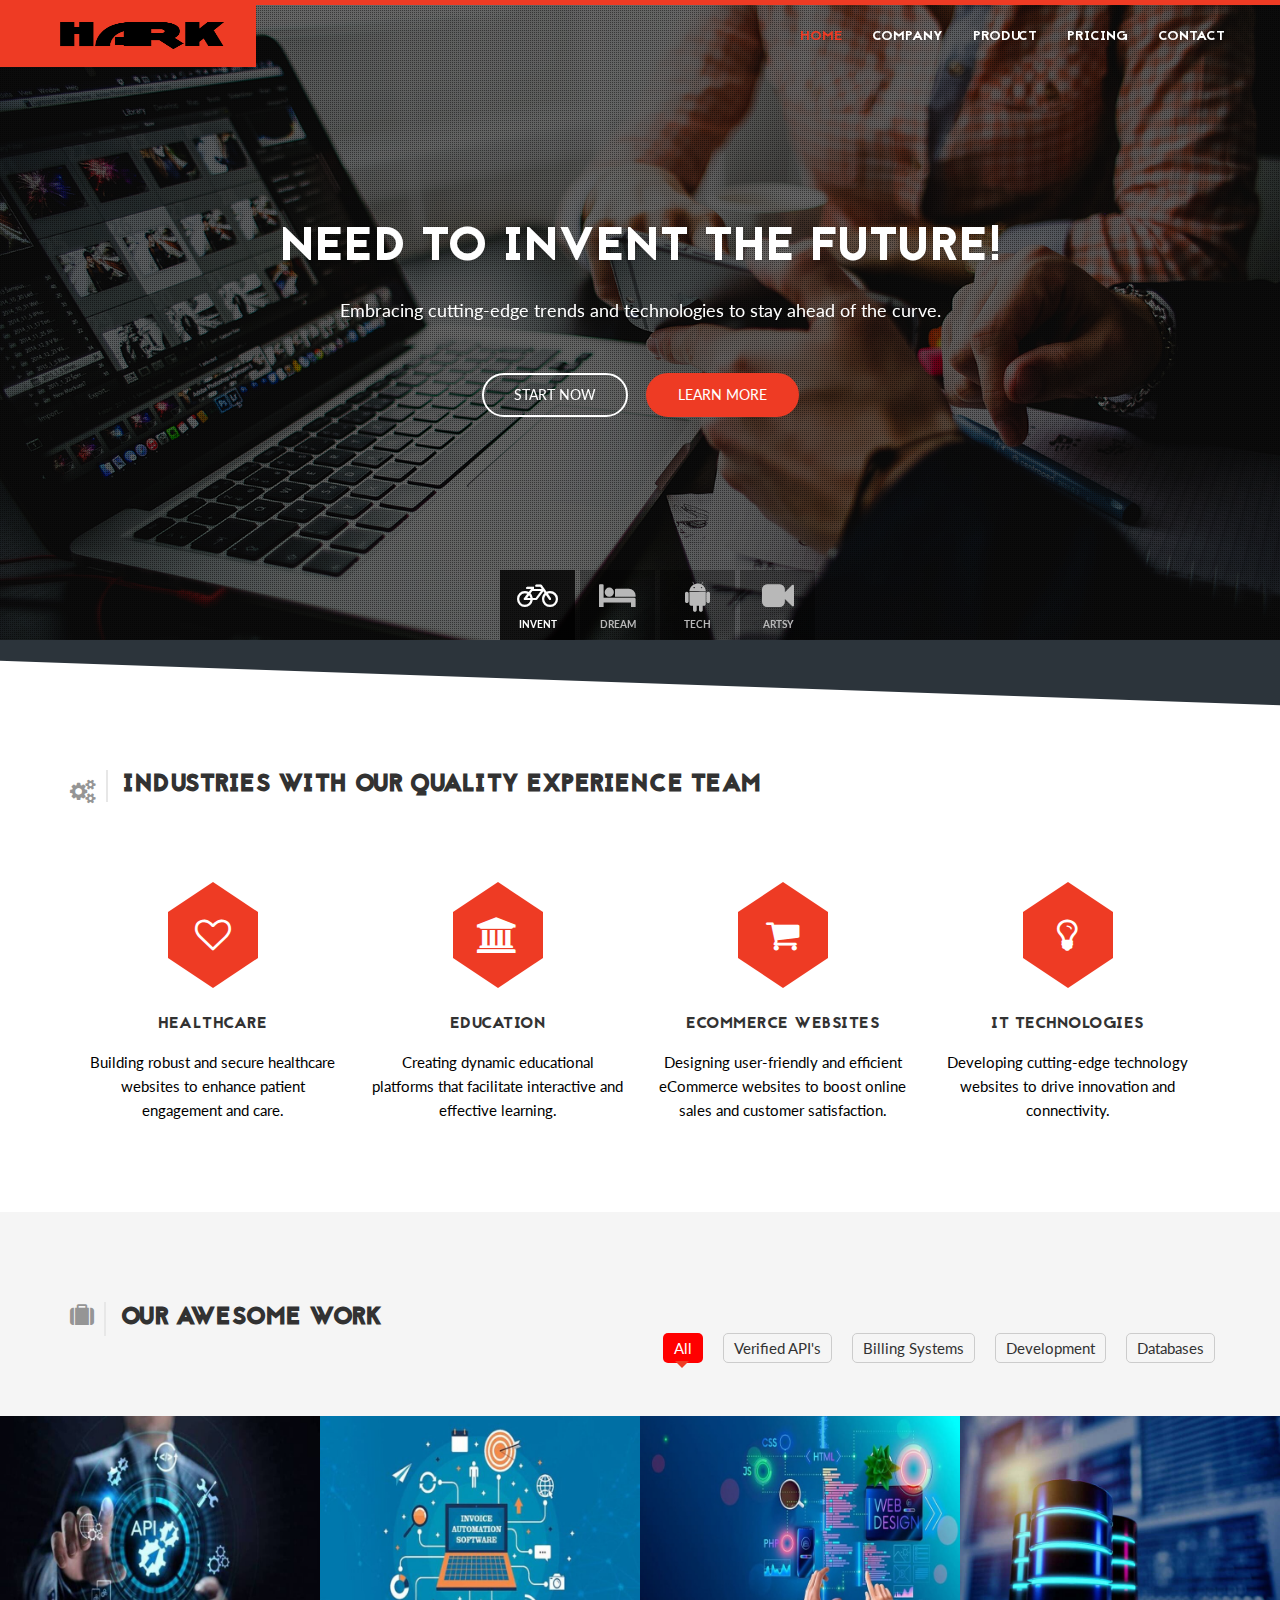
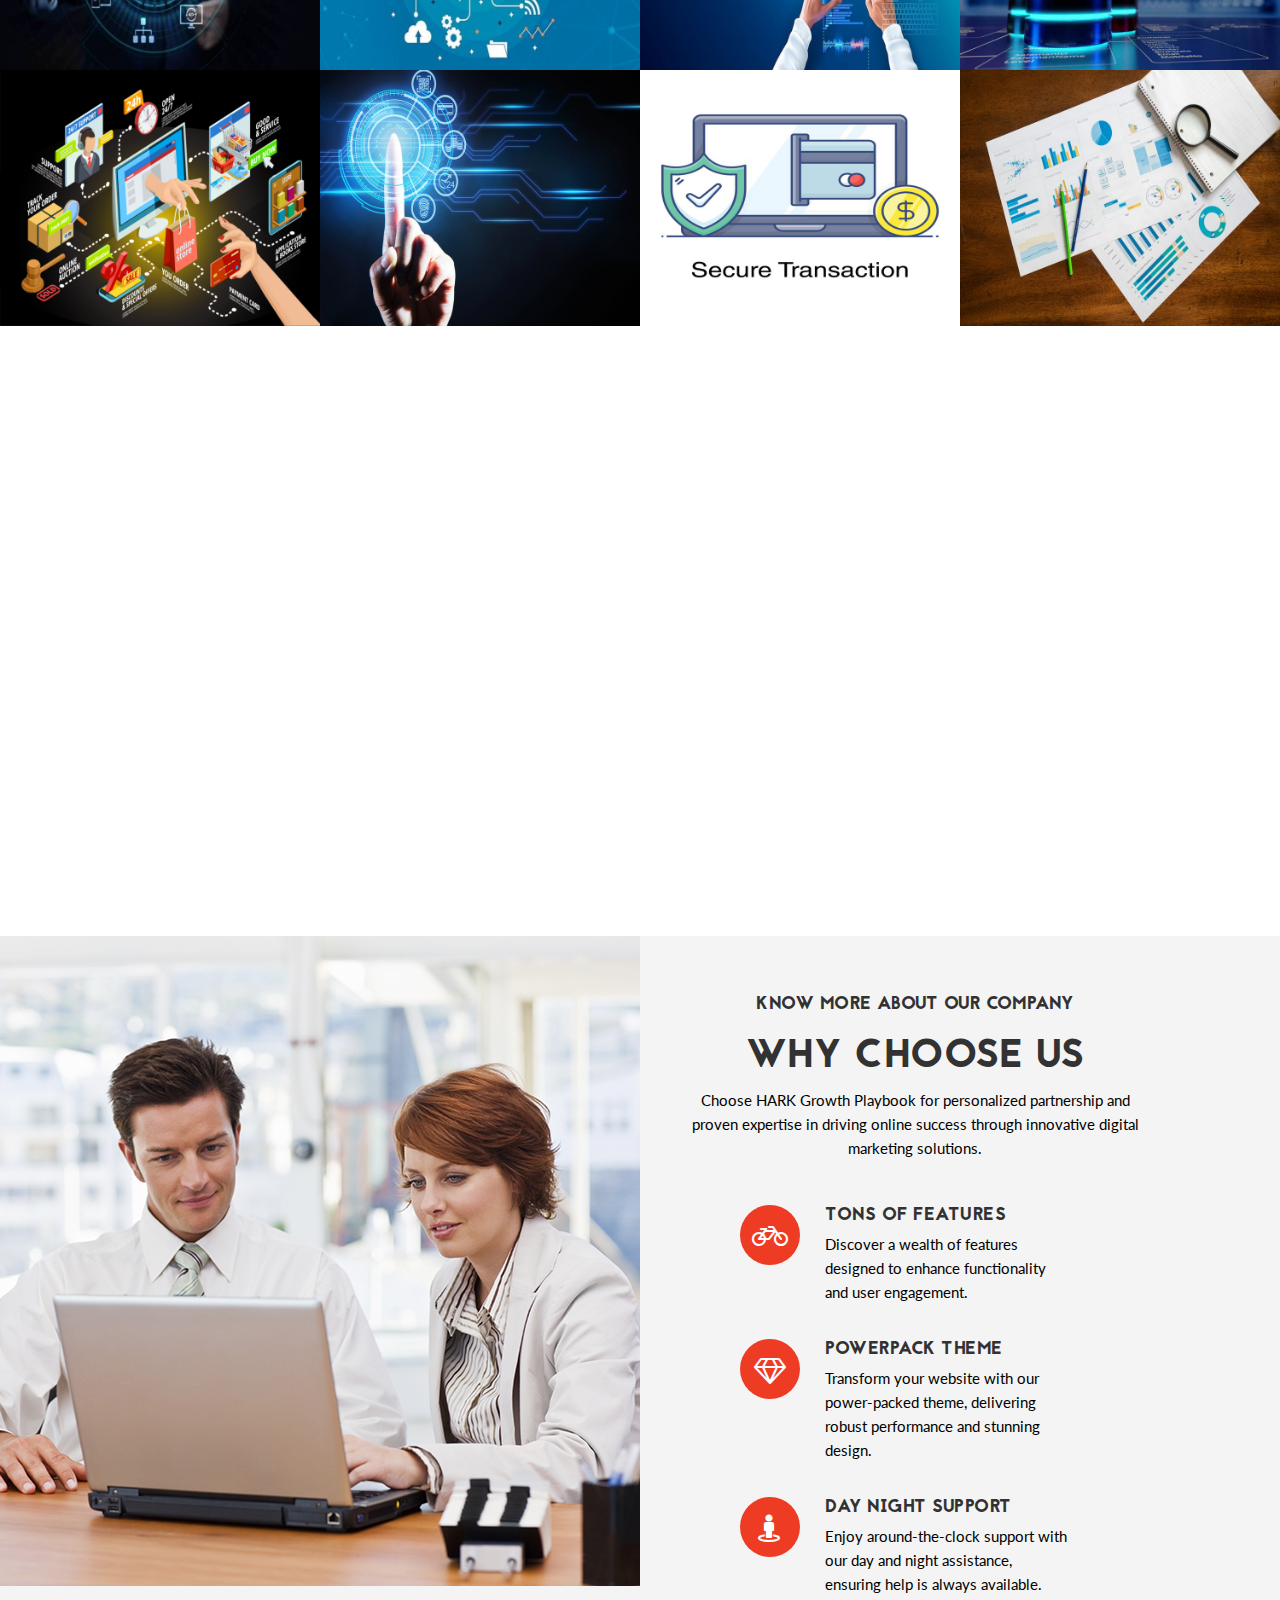
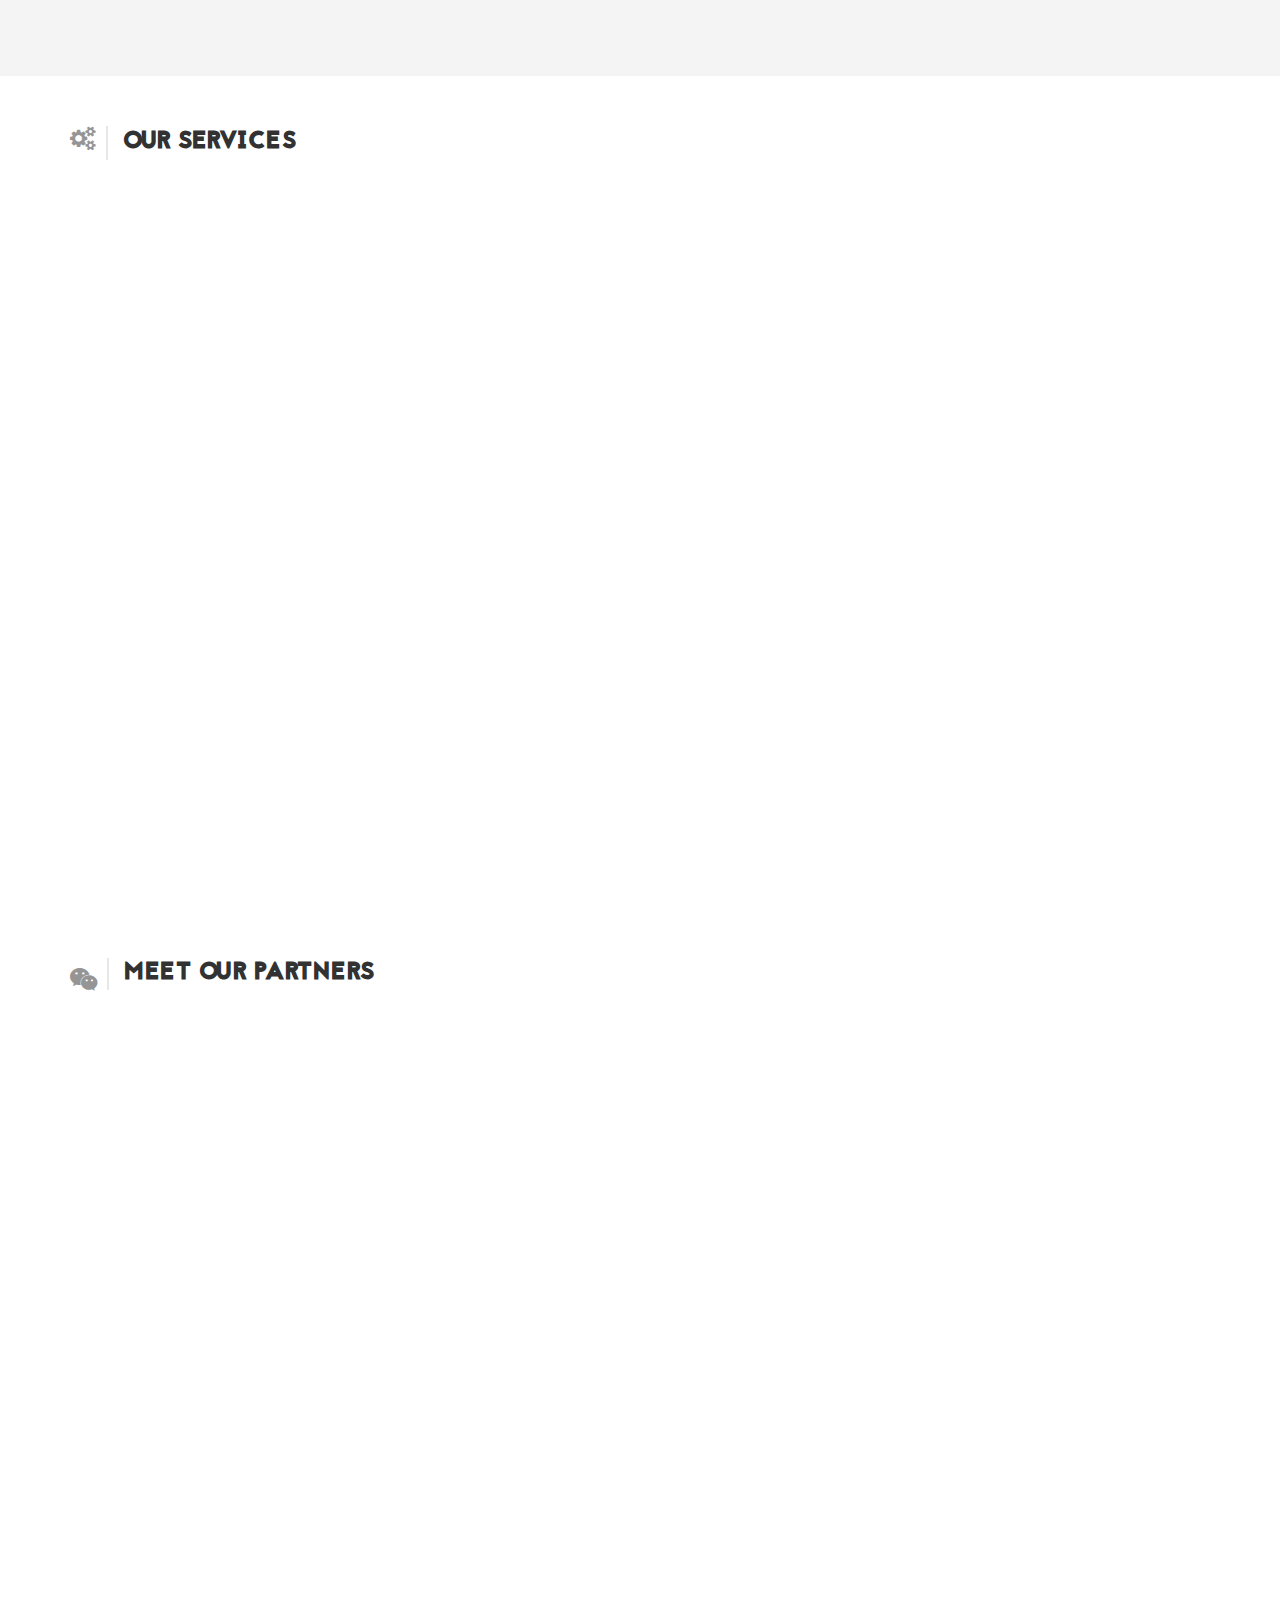
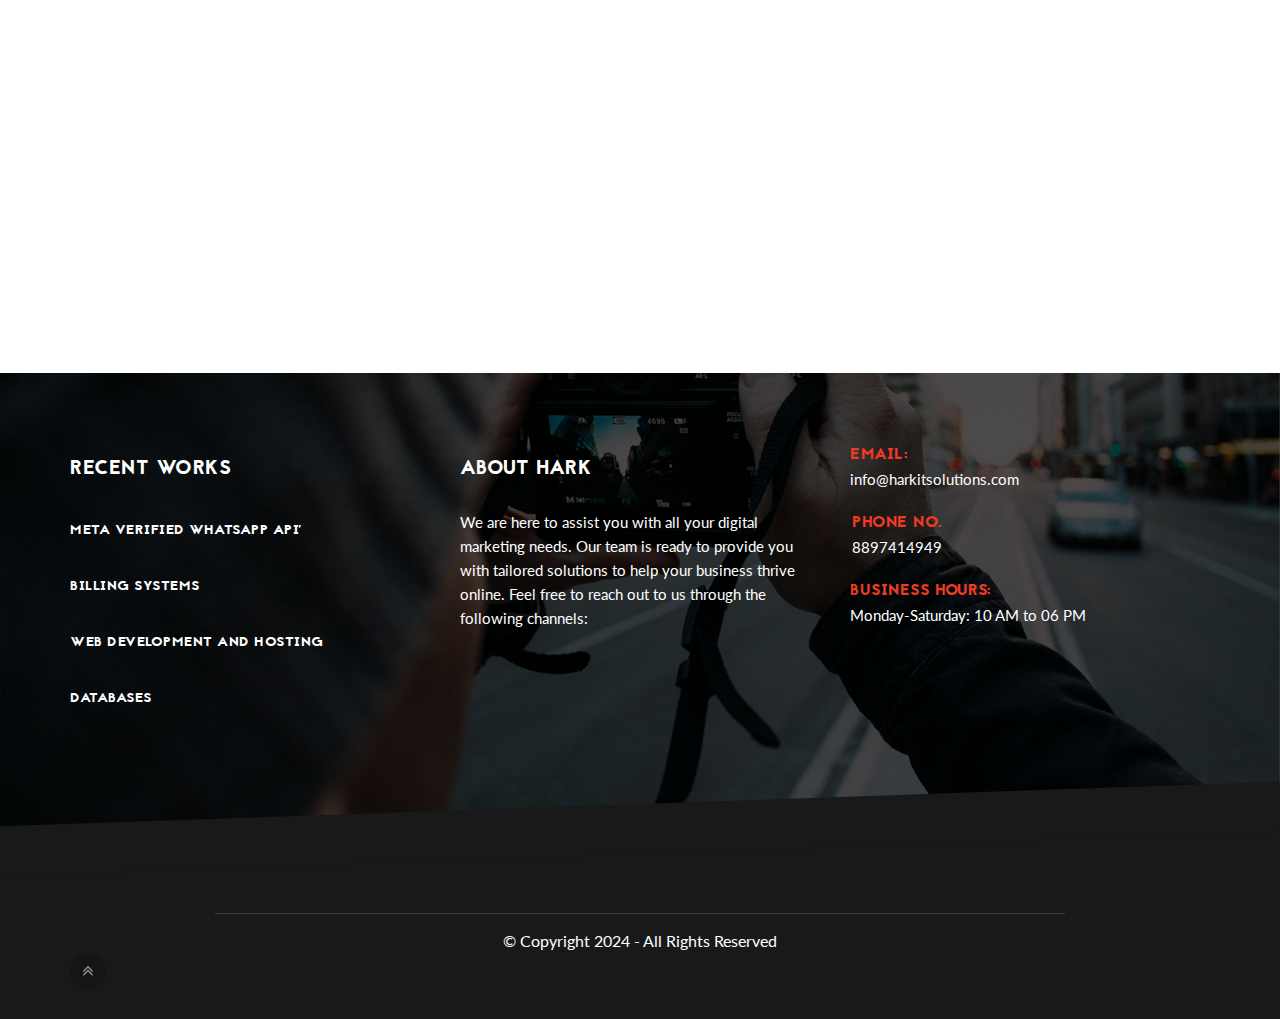
==== commit 28fdbee1: "New Changes" ====
--- a/index.html
+++ b/index.html
@@ -50,7 +50,195 @@
       <script src="js/html5shiv.js"></script>
       <script src="js/respond.min.js"></script>
     <![endif]-->
-
+<style>
+	.team {
+    margin-bottom: 30px;
+    text-align: center;
+}
+
+.img-rectangle {
+    position: relative;
+    overflow: hidden;
+    width: 50%;
+    padding-bottom: 100%; /* This makes the container a square */
+    background-color: #f7f7f7;
+    margin-bottom: 20px;
+    border-radius: 10px;
+    box-shadow: 0 4px 8px rgba(0, 0, 0, 0.1);
+}
+
+.img-rectangle img {
+    position: absolute;
+    top: 30%;
+    left: 5%;
+    width: 40%;
+    height: 40%;
+    object-fit: cover;
+    transition: transform 0.3s ease;
+}
+
+.img-rectangle img:hover {
+    transform: scale(1.05);
+}
+
+.team-content {
+    padding: 15px;
+    background-color: #fff;
+    border: 1px solid #ddd;
+    border-radius: 10px;
+    box-shadow: 0 4px 8px rgba(0, 0, 0, 0.1);
+    transition: transform 0.3s ease;
+}
+
+.team:hover .team-content {
+    transform: translateY(-10px);
+}
+
+.team h3 {
+    margin-top: 10px;
+    margin-bottom: 10px;
+    font-size: 18px;
+    font-weight: 600;
+    color: #333;
+}
+
+.title-icon {
+    font-size: 24px;
+    margin-right: 10px;
+}
+
+.title {
+    font-size: 24px;
+    font-weight: 700;
+}
+
+.title-desc {
+    display: block;
+    font-size: 16px;
+    color: #777;
+}
+/* Basic Reset */
+* {
+    box-sizing: border-box;
+}
+
+/* Container Styling */
+.container, .container-fluid {
+    padding-right: 15px;
+    padding-left: 15px;
+    margin-right: auto;
+    margin-left: auto;
+}
+
+/* Title Styling */
+.title-icon, .title {
+    display: flex;
+    align-items: center;
+}
+
+.title-icon {
+    margin-right: 10px;
+}
+
+.heading {
+    text-align: center;
+    margin-bottom: 30px;
+}
+
+/* Isotope Filter Styling */
+.isotope-nav {
+    margin-bottom: 30px;
+}
+
+.isotope-nav ul {
+    list-style: none;
+    padding: 0;
+}
+
+.isotope-nav ul li {
+    display: inline-block;
+    margin-left: 10px;
+}
+
+.isotope-nav ul li a {
+    text-decoration: none;
+    padding: 5px 10px;
+    border: 1px solid #ccc;
+    border-radius: 5px;
+    transition: all 0.3s;
+}
+
+.isotope-nav ul li a.active,
+.isotope-nav ul li a:hover {
+    background-color: #ff0000;
+    color: white;
+}
+
+/* Portfolio Items Styling */
+.grid {
+    overflow: hidden;
+}
+
+.grid img {
+    width: 100%;
+    height: auto;
+}
+
+.effect-oscar {
+    position: relative;
+}
+
+.effect-oscar img {
+    transition: all 0.5s;
+}
+
+.effect-oscar:hover img {
+    transform: scale(1.1);
+}
+
+.effect-oscar figcaption {
+    position: absolute;
+    top: 0;
+    left: 0;
+    width: 100%;
+    height: 100%;
+    background: rgba(0, 0, 0, 0.6);
+    color: white;
+    opacity: 0;
+    transition: all 0.5s;
+    display: flex;
+    align-items: center;
+    justify-content: center;
+    text-align: center;
+}
+
+.effect-oscar:hover figcaption {
+    opacity: 1;
+}
+
+/* .icon-pentagon {
+    display: inline-block;
+    padding: 5px;
+    border: 2px solid white;
+    border-radius: 50%;
+    margin-top: 10px;
+} */
+
+/* Responsive Styles */
+@media (max-width: 1200px) {
+    .col-sm-3 {
+        width: 50%;
+    }
+}
+
+@media (max-width: 768px) {
+    .col-sm-3 {
+        width: 100%;
+    }
+}
+
+
+</style>
 </head>
 	
 <body>
@@ -115,14 +303,14 @@
 								<ul>
 		                            <li><a href="about.html">About Us</a></li>
 		                            <li><a href="service.html">Services</a></li>
-		                            <li><a href="career.html">Career And Media</a></li>
-		                            <!-- <li><a href="testimonial.html">Testimonials</a></li>
-		                            <li><a href="faq.html">Faq</a></li> -->
+		                            <li ><a href="career.html">Career</a></li>
+		                             <li><a href="media.html">Media</a></li>
+		                            <!-- <li><a href="faq.html">Faq</a></li>  -->
 		                        </ul>
 	                    	</div>
 	                    </li>
 						<li class="dropdown">
-							<a href="portfolio-item.html" >Portfolio </a>
+							<a href="portfolio-item.html" >Product </a>
 							<!-- <a href="portfolio-item.html" 
 							  >Portfolio <i class="fa fa-angle-down"></i
 							></a> -->
@@ -140,6 +328,25 @@
 							  </ul> -->
 							</div>
 						  </li>
+						  <li class="dropdown">
+							<a href="#" class="dropdown-toggle" data-toggle="dropdown">Pricing  <i class="fa fa-angle-down"></i></a>
+							<!-- <a href="portfolio-item.html" 
+							  >Portfolio <i class="fa fa-angle-down"></i
+							></a> -->
+							<div class="dropdown-menu">
+							  <ul>
+							  <li>
+								<a href="individual.html">Individual</a>
+							  </li>
+							  <li>
+								<a href="startup.html">Start-Up</a>
+							  </li>
+							  <li>
+								<a href="enterprice.html">Enterprice</a>
+							  </li>
+							  </ul>
+							</div>
+							</li>
 	                    <!-- <li class="dropdown">
                        		<a href="#" class="dropdown-toggle" data-toggle="dropdown">Pages <i class="fa fa-angle-down"></i></a>
                        		<div class="dropdown-menu">
@@ -265,7 +472,9 @@
 			<div class="row">
 				<div class="col-md-12 heading">
 					<span class="title-icon pull-left"><i class="fa fa-cogs"></i></span>
-					<h2 class="title">Industries with our Quality Experience Team <span class="title-desc">A Quality Experience Team with Extensive Experience</span></h2>
+					<h2 class="title">Industries with our Quality Experience Team 
+						<!-- <span class="title-desc">A Quality Experience Team with Extensive Experience</span> -->
+					</h2>
 				</div>
 			</div><!-- Title row end -->
 
@@ -622,19 +831,202 @@
 	<style>
 		.img-rectangle {
 			position: relative;
-			width: 400px;
-			height: 200px;
+			width: 250px;
+			height: 100px;
 			overflow: hidden;
+			
 		}
 		
 		.img-rectangle img {
-			width: 100%;
-			height: 100%;
+			width: 220px;
+			height:120px;
 			object-fit: cover;
 		}
 		</style>
 		
-
+		<div class="gap-40"></div>
+		<div class="container">
+			<!-- Services -->
+  
+			<div class="row">
+			  <div class="col-md-12 heading">
+				<span class="title-icon classic pull-left"
+				  ><i class="fa fa-cogs"></i
+				></span>
+				<h2 class="title classic">Our Services</h2>
+				<br>
+				<!-- <br> -->
+				<!-- <p style="margin-left: 50px;"> Partner with Hark to elevate your digital marketing efforts and achieve remarkable success.
+				  Let’s grow your brand together</p> -->
+			  </div>
+			</div>
+  
+			<div class="row">
+			  <div class="col-md-12">
+				<div
+				  class="col-md-3 col-sm-3 wow fadeInDown"
+				  data-wow-delay=".5s"
+				>
+				  <div class="service-content text-center">
+					<span class="service-icon icon-pentagon"
+					  ><i class="fa fa-bar-chart"></i
+					></span>
+					<h3>SEO</h3>
+					<p style="color: black">
+					  Our SEO experts use advanced techniques to improve your
+					  website’s search engine rankings.
+					</p>
+				  </div>
+				</div>
+				<!--/ End first service -->
+  
+				<div
+				  class="col-md-3 col-sm-3 wow fadeInDown"
+				  data-wow-delay=".8s"
+				>
+				  <div class="service-content text-center">
+					<span class="service-icon icon-pentagon"
+					  ><i class="fa fa-android"></i
+					></span>
+					<h3>Pay-Per-Click (PPC) Advertising</h3>
+					<p>
+					  We create highly targeted PPC campaigns to reach your
+					  specific audience.
+					</p>
+				  </div>
+				</div>
+				<!--/ End Second service -->
+  
+				<div
+				  class="col-md-3 col-sm-3 wow fadeInDown"
+				  data-wow-delay="1.1s"
+				>
+				  <div class="service-content text-center">
+					<span class="service-icon icon-pentagon"
+					  ><i class="fa fa-shopping-cart"></i
+					></span>
+					<h3>Social Media Marketing</h3>
+					<p>
+					  We craft compelling content and manage your social media
+					  profiles to build a loyal following.
+					</p>
+				  </div>
+				</div>
+				<!--/ End Third service -->
+  
+				<div
+				  class="col-md-3 col-sm-3 wow fadeInDown"
+				  data-wow-delay="1.4s"
+				>
+				  <div class="service-content text-center">
+					<span class="service-icon icon-pentagon"
+					  ><i class="fa fa-lightbulb-o"></i
+					></span>
+					<h3>Content Creation</h3>
+					<p>
+					  Our team of skilled writers and designers produce engaging
+					  content that resonates with your audience.
+					</p>
+				  </div>
+				</div>
+				<!--/ End 4th service -->
+			  </div>
+			</div>
+			<!-- Content 1st row end -->
+  
+			<div class="gap-40"></div>
+  
+			<div class="row">
+			  <div class="col-md-12">
+				<div
+				  class="col-md-3 col-sm-3 wow fadeInDown"
+				  data-wow-delay=".5s"
+				>
+				  <div class="service-content text-center">
+					<span class="service-icon icon-pentagon"
+					  ><i class="fa fa-bar-chart"></i
+					></span>
+					<h3>Email Marketing</h3>
+					<p>
+					  We design customized email campaigns to nurture leads and
+					  drive conversions.
+					</p>
+				  </div>
+				</div>
+				<!--/ End first service -->
+  
+				<div
+				  class="col-md-3 col-sm-3 wow fadeInDown"
+				  data-wow-delay=".8s"
+				>
+				  <div class="service-content text-center">
+					<span class="service-icon icon-pentagon"
+					  ><i class="fa fa-bicycle"></i
+					></span>
+					<h3>Digital Strategy</h3>
+					<p>
+					  We develop comprehensive digital marketing strategies
+					  tailored to your business goals.
+					</p>
+				  </div>
+				</div>
+				<!--/ End Second service -->
+  
+				<div
+				  class="col-md-3 col-sm-3 wow fadeInDown"
+				  data-wow-delay="1.1s"
+				>
+				  <div class="service-content text-center">
+					<span class="service-icon icon-pentagon"
+					  ><i class="fa fa-comments"></i
+					></span>
+					<h3>Website Design & Development</h3>
+					<p>
+					  We create visually appealing, user-friendly websites that
+					  reflect your brand.
+					</p>
+				  </div>
+				</div>
+				<!--/ End Third service -->
+  
+				<div
+				  class="col-md-3 col-sm-3 wow fadeInDown"
+				  data-wow-delay="1.4s"
+				>
+				  <div class="service-content text-center">
+					<span class="service-icon icon-pentagon"
+					  ><i class="fa fa-dollar"></i
+					></span>
+					<h3>Analytics & Reporting:</h3>
+					<p>
+					  Our detailed analytics provide valuable insights into your
+					  digital performance.
+					</p>
+				  </div>
+				</div>
+				<!-- <div class="col-md-3 col-sm-3 wow fadeInDown" data-wow-delay="1.4s">
+						  <div class="service-content text-center">
+							  <span class="service-icon icon-pentagon"><i class="fa fa-dollar"></i></span>
+							  <h3>Local SEO:</h3>
+							  <p>We optimize your online presence to attract and
+								  convert local customers.</p>
+						  </div>
+					  </div>
+					  <div class="col-md-3 col-sm-3 wow fadeInDown" data-wow-delay="1.4s">
+						  <div class="service-content text-center">
+							  <span class="service-icon icon-pentagon"><i class="fa fa-dollar"></i></span>
+							  <h3>Video Marketing:</h3>
+							  <p>We produce engaging videos that capture your brand’s story
+								  and connect with your audience.</p>
+						  </div>
+					  </div> -->
+				<!--/ End 4th service -->
+			  </div>
+			</div>
+			<!-- Content 2nd row end -->
+  
+			<!-- Services end -->
+		  </div>
 
 	<!-- Team start -->
 	<section id="team" class="team">
@@ -642,171 +1034,90 @@
 			<div class="row">
 				<div class="col-md-12 heading">
 					<span class="title-icon pull-left"><i class="fa fa-weixin"></i></span>
-					<h2 class="title">Meet Our Partners  <span class="title-desc"></span></h2>
+					<h2 class="title" style="margin-right: 800px;">Meet Our Partners <span class="title-desc"></span></h2>
 				</div>
 			</div><!-- Title row end -->
 			<div class="row text-center">
 				<div class="col-md-3 col-sm-6">
 					<div class="team wow slideInLeft">
 						<div class="img-rectangle">
-							<!-- <img src="images/team/BBT.png"> -->
+							<img src="images/team/BBT.png" alt="Boolean Brain Technologies">
 						</div>
 						<div class="team-content">
-							<!-- <h3>Boolean Brain Technologies</h3> -->
-							<br>
-							<br>
-							<!-- <div class="team-social">
-								<a class="fb" href="#"><i class="fa fa-facebook"></i></a>
-								<a class="twt" href="#"><i class="fa fa-twitter"></i></a>
-								<a class="gplus" href="#"><i class="fa fa-google-plus"></i></a>
-								<a class="linkdin" href="#"><i class="fa fa-linkedin"></i></a>
-								<a class="dribble" href="#"><i class="fa fa-dribbble"></i></a>
-							</div> -->
+							<h3>BBT</h3>
 						</div>
 					</div>	
 				</div><!--/ Team 1 end -->
-			</div>
-			
-
+	
 				<div class="col-md-3 col-sm-6">
 					<div class="team wow slideInLeft">
-						<div class="img-rectangle" >
-							<img src="images/team/GBT.png" alt="">
-							<span class="img-top"></span>
-							<span class="img-bottom"></span>
+						<div class="img-rectangle">
+							<img src="images/team/GBT.png" alt="GBT Solutions">
 						</div>
 						<div class="team-content">
-							<!-- <h3>GBT Solutions
-							</h3> -->
-							<br>
-							<br>
-							<!-- <div class="team-social">
-								<a class="fb" href="#"><i class="fa fa-facebook"></i></a>
-								<a class="twt" href="#"><i class="fa fa-twitter"></i></a>
-								<a class="gplus" href="#"><i class="fa fa-google-plus"></i></a>
-								<a class="linkdin" href="#"><i class="fa fa-linkedin"></i></a>
-								<a class="dribble" href="#"><i class="fa fa-dribbble"></i></a>
-							</div> -->
+							<h3>GBT Solutions</h3>
 						</div>
 					</div>
 				</div><!--/ Team 2 end -->
+	
 				<div class="col-md-3 col-sm-6">
 					<div class="team wow slideInRight">
-						<div class="img-rectangle" >
-							<img src="images/team/IOT.png" alt="">
-							<span class="img-top"></span>
-							<span class="img-bottom"></span>
+						<div class="img-rectangle">
+							<img src="images/team/IOT.png" alt="IOT India Inc">
 						</div>
 						<div class="team-content">
-							<!-- <h3>IOT India Inc</h3> -->
-							<br>
-							<br>
-							<!-- <div class="team-social">
-								<a class="fb" href="#"><i class="fa fa-facebook"></i></a>
-								<a class="twt" href="#"><i class="fa fa-twitter"></i></a>
-								<a class="gplus" href="#"><i class="fa fa-google-plus"></i></a>
-								<a class="linkdin" href="#"><i class="fa fa-linkedin"></i></a>
-								<a class="dribble" href="#"><i class="fa fa-dribbble"></i></a>
-							</div> -->
-						</div>
-					</div>
-					<div class="row text-center">
-						<div class="col-md-3 col-sm-6">
-							<div class="team wow slideInLeft">
-								<div class="img-rectangle">
-									<img src="images/team/BBT.png" alt="">
-								</div>
-								<div class="team-content">
-									<!-- <h3>Boolean Brain Technologies</h3> -->
-									<br>
-									<br>
-								</div>
-							</div>	
-						</div>
-						<!--/ Team 1 end -->
-					
-						<div class="col-md-3 col-sm-6">
-							<div class="team animate wow slideInRight">
-								<div class="img-rectangle">
-									<img src="images/team/YUVA.png" alt="">
-								</div>
-								<div class="team-content">
-									<!-- <h3>Yuvasanyuktha</h3> -->
-									<br>
-									<br>
-								</div>
-							</div>
-						</div><!--/ Team 2 end -->
-					
-						<div class="col-md-3 col-sm-6">
-							<div class="team animate wow slideInRight">
-								<div class="img-rectangle">
-									<img src="images/team/UPMS.png" alt="">
-								</div>
-								<div class="team-content">
-									<!-- <h3>UPMS</h3> -->
-								</div>
-							</div>
-						</div>
-						
-						<!--/ Team 
-					
-							
-						<div class="team-social">
-								<a class="fb" href="#"><i class="fa fa-facebook"></i></a>
-								<a class="twt" href="#"><i class="fa fa-twitter"></i></a>
-								<a class="gplus" href="#"><i class="fa fa-google-plus"></i></a>
-								<a class="linkdin" href="#"><i class="fa fa-linkedin"></i></a>
-								<a class="dribble" href="#"><i class="fa fa-dribbble"></i></a>
-							</div> -->
+							<h3>IOT India Inc</h3>
+						</div>
+					</div>
+				</div><!--/ Team 3 end -->
+	
+				<div class="col-md-3 col-sm-6">
+					<div class="team wow slideInRight">
+						<div class="img-rectangle">
+							<img src="images/team/YUVA.png" alt="Yuvasanyuktha">
+						</div>
+						<div class="team-content">
+							<h3>Yuvasanyuktha</h3>
 						</div>
 					</div>
 				</div><!--/ Team 4 end -->
+	
 				<div class="col-md-3 col-sm-6">
-					<div class="team animate wow slideInRight">
+					<div class="team wow slideInRight">
 						<div class="img-rectangle">
-							<img src="images/team/Fabigence.png" alt="">
-							<span class="img-top"></span>
-							<span class="img-bottom"></span>
+							<img src="images/team/UPMS.png" alt="UPMS">
 						</div>
 						<div class="team-content">
-							<!-- <h3>Fabigence</h3> -->
-						
-							<!-- <div class="team-social">
-								<a class="fb" href="#"><i class="fa fa-facebook"></i></a>
-								<a class="twt" href="#"><i class="fa fa-twitter"></i></a>
-								<a class="gplus" href="#"><i class="fa fa-google-plus"></i></a>
-								<a class="linkdin" href="#"><i class="fa fa-linkedin"></i></a>
-								<a class="dribble" href="#"><i class="fa fa-dribbble"></i></a>
-							</div> -->
-						</div>
-					</div>
-				</div><!--/ Team 4 end -->
+							<h3>UPMS</h3>
+						</div>
+					</div>
+				</div><!--/ Team 5 end -->
+	
 				<div class="col-md-3 col-sm-6">
-					<div class="team animate wow slideInRight">
+					<div class="team wow slideInRight">
 						<div class="img-rectangle">
-							<img src="images/team/UniWorks.png" alt="">
-							<span class="img-top"></span>
-							<span class="img-bottom"></span>
+							<img src="images/team/Fabigence.png" alt="Fabigence">
 						</div>
 						<div class="team-content">
-							<!-- <h3>Uniworks
-							</h3> -->
-						
-							<!-- <div class="team-social">
-								<a class="fb" href="#"><i class="fa fa-facebook"></i></a>
-								<a class="twt" href="#"><i class="fa fa-twitter"></i></a>
-								<a class="gplus" href="#"><i class="fa fa-google-plus"></i></a>
-								<a class="linkdin" href="#"><i class="fa fa-linkedin"></i></a>
-								<a class="dribble" href="#"><i class="fa fa-dribbble"></i></a>
-							</div> -->
-						</div>
-					</div>
-				</div><!--/ Team 4 end -->
+							<h3>Fabigence</h3>
+						</div>
+					</div>
+				</div><!--/ Team 6 end -->
+	
+				<div class="col-md-3 col-sm-6">
+					<div class="team wow slideInRight">
+						<div class="img-rectangle">
+							<img src="images/team/UniWorks.png" alt="Uniworks" style="height:60px; width:200px; top:100px">
+						</div>
+						<div class="team-content">
+							<h3>Uniworks</h3>
+						</div>
+					</div>
+				</div><!--/ Team 7 end -->
 			</div><!--/ Content row end -->
 		</div><!--/ Container end -->
-    </section><!--/ Team end -->
-
+	</section><!--/ Team end -->
+	
     <!-- Parallax 1 start -->
 	<!-- <section class="parallax parallax1">
 		<div class="parallax-overlay"></div>
@@ -999,173 +1310,196 @@
 	</section>
 	 -->
 
-	<!-- Footer start -->
-	<footer id="footer" class="footer">
-		<div class="container">
-			<div class="row">
-				<div class="col-md-4 col-sm-12 footer-widget">
-					<h3 class="widget-title">Recent Works</h3>
-					<div class="latest-post-items media">
-							<div class="latest-post-content media-body">
-								<h4><a href="#">META VERIFIED WHATSAPP API'</a></h4>
-								<!-- <p class="post-meta">
-									<span class="author">Posted by John Doe</span>
-									<span class="post-meta-cat">in<a href="#"> Blog</a></span>
-								</p> -->
+	 <!-- Footer start -->
+	 <footer id="footer" class="footer">
+        <div class="container">
+          <div class="row">
+            <div class="col-md-4 col-sm-12 footer-widget">
+              <h3 class="widget-title">Recent Works</h3>
+              <div class="latest-post-items media">
+                <div class="latest-post-content media-body">
+                  <h4><a href="#">META VERIFIED WHATSAPP API'</a></h4>
+                  <!-- <p class="post-meta">
+										<span class="author">Posted by John Doe</span>
+										<span class="post-meta-cat">in<a href="#"> Blog</a></span>
+									</p> -->
+                </div>
+              </div>
+              <!-- 1st Latest Post end -->
+
+              <div class="latest-post-items media">
+                <div class="latest-post-content media-body">
+                  <h4><a href="#">Billing Systems</a></h4>
+                  <!-- <p class="post-meta">
+										<span class="date"><i class="icon icon-calendar"></i> Mar 15, 2015</span>
+										<span class="post-meta-comments"><i class="icon icon-bubbles4"></i> <a href="#">03</a></span>
+									</p> -->
+                </div>
+              </div>
+              <!-- 2nd Latest Post end -->
+
+              <div class="latest-post-items media">
+                <div class="latest-post-content media-body">
+                  <h4><a href="#">Web Development and Hosting </a></h4>
+                  <!-- <p class="post-meta">
+										<span class="date"><i class="icon icon-calendar"></i> Apr 17, 2015</span>
+										<span class="post-meta-comments"><i class="icon icon-bubbles4"></i> <a href="#">14</a></span>
+									</p> -->
+                </div>
+              </div>
+              <!-- 3rd Latest Post end -->
+              <div class="latest-post-items media">
+                <div class="latest-post-content media-body">
+                  <h4><a href="#">Databases </a></h4>
+                  <!-- <p class="post-meta">
+										<span class="date"><i class="icon icon-calendar"></i> Apr 17, 2015</span>
+										<span class="post-meta-comments"><i class="icon icon-bubbles4"></i> <a href="#">14</a></span>
+									</p> -->
+                </div>
+              </div>
+              <!-- 4rd Latest Post end -->
+            </div>
+            <!--/ End Recent Posts-->
+
+            <div class="col-md-4 col-sm-12 footer-widget">
+              <!-- <h3 class="widget-title">Flickr Photos</h3> -->
+              <h3 class="widget-title">About Hark</h3>
+              <p style="color: white">
+                We are here to assist you with all your digital marketing needs.
+                Our team is ready to provide you with tailored solutions to help
+                your business thrive online. Feel free to reach out to us
+                through the following channels:
+              </p>
+              <!-- <div class="img-gallery">
+                <div class="img-container">
+                  <a class="thumb-holder" data-rel="prettyPhoto">
+                    <img src="images/portfolio/api.jpeg" alt="" />
+                  </a>
+                  <a class="thumb-holder" data-rel="prettyPhoto">
+                    <img src="images/portfolio/databases.jpg" alt="" />
+                  </a>
+                  <a class="thumb-holder" data-rel="prettyPhoto">
+                    <img src="images/portfolio/e-commerce.png" alt="" />
+                  </a>
+                  <a class="thumb-holder" data-rel="prettyPhoto">
+                    <img src="images/portfolio/Invoice.jpg" alt="" />
+                  </a>
+                  <a class="thumb-holder" data-rel="prettyPhoto">
+                    <img src="images/portfolio/mastercard.jpg" alt="" />
+                  </a>
+                  <a class="thumb-holder" data-rel="prettyPhoto">
+                    <img src="images/portfolio/reports.jpg" alt="" />
+                  </a>
+                  <a class="thumb-holder" data-rel="prettyPhoto">
+                    <img src="images/portfolio/trans.jpg" alt="" />
+                  </a>
+                  <a class="thumb-holder" data-rel="prettyPhoto">
+                    <img src="images/portfolio/web design.jpg" alt="" />
+                  </a>
+                  <a class="thumb-holder" data-rel="prettyPhoto">
+                    <img src="images/portfolio/portfolio6.jpg" alt="" />
+                  </a>
+                </div>
+              </div> -->
+            </div>
+            <!-- / end flickr  -->
+
+            <div class="col-md-3 col-sm-12 footer-widget footer-about-us">
+              <!-- <h3 class="widget-title">About Hark</h3>
+              <p style="color: white">
+                We are here to assist you with all your digital marketing needs.
+                Our team is ready to provide you with tailored solutions to help
+                your business thrive online. Feel free to reach out to us
+                through the following channels:
+              </p> -->
+              <!-- <h4>Address</h4>
+						<p style="color: white;">1102 Saint Marys, Junction City, KS</p> -->
+              <div class="row">
+                <div class="col-md-6">
+                  <h4>Email:</h4>
+                  <p style="color: white">info@harkitsolutions.com</p>
+                </div>
+                <div class="col-md-6" style="margin-left: 2px">
+                  <h4>Phone No.</h4>
+                  <p style="color: white">8897414949</p>
+                </div>
+                <div class="col-md-11" style="margin-right: 2px">
+                  <h4>Business Hours:</h4>
+                  <p style="color: white">Monday-Saturday: 10 AM to 06 PM</p>
+                </div>
+              </div>
+
+              <!-- <form action="#" role="form">
+							<div class="input-group subscribe">
+								<input type="email" class="form-control" placeholder="Email Address" required="">
+								<span class="input-group-addon">
+								  <button class="btn" type="submit"><i class="fa fa-envelope-o"> </i></button>
+								</span>                        
 							</div>
-						</div><!-- 1st Latest Post end -->
-
-						<div class="latest-post-items media">
-							<div class="latest-post-content media-body">
-								<h4><a href="#">Billing Systems</a></h4>
-								<!-- <p class="post-meta">
-									<span class="date"><i class="icon icon-calendar"></i> Mar 15, 2015</span>
-									<span class="post-meta-comments"><i class="icon icon-bubbles4"></i> <a href="#">03</a></span>
-								</p> -->
-							</div>
-						</div><!-- 2nd Latest Post end -->
-
-						<div class="latest-post-items media">
-							<div class="latest-post-content media-body">
-								<h4><a href="#">Web Development and Hosting
-								</a></h4>
-								<!-- <p class="post-meta">
-									<span class="date"><i class="icon icon-calendar"></i> Apr 17, 2015</span>
-									<span class="post-meta-comments"><i class="icon icon-bubbles4"></i> <a href="#">14</a></span>
-								</p> -->
-							</div>
-						</div><!-- 3rd Latest Post end -->
-						<div class="latest-post-items media">
-							<div class="latest-post-content media-body">
-								<h4><a href="#">Databases
-								</a></h4>
-								<!-- <p class="post-meta">
-									<span class="date"><i class="icon icon-calendar"></i> Apr 17, 2015</span>
-									<span class="post-meta-comments"><i class="icon icon-bubbles4"></i> <a href="#">14</a></span>
-								</p> -->
-							</div>
-						</div><!-- 4rd Latest Post end -->
-	
-				</div><!--/ End Recent Posts-->
-				
-
-				<!-- <div class="col-md-4 col-sm-12 footer-widget">
-					<h3 class="widget-title">Flickr Photos</h3>
-
-					<div class="img-gallery">
-						<div class="img-container">
-							<a class="thumb-holder" data-rel="prettyPhoto" >
-								<img src="images/portfolio/api.jpeg" alt="">
-							</a>
-							<a class="thumb-holder" data-rel="prettyPhoto" >
-								<img src="images/portfolio/databases.jpg" alt="">
-							</a>
-							<a class="thumb-holder" data-rel="prettyPhoto" >
-								<img src="images/portfolio/e-commerce.png" alt="">
-							</a>
-							<a class="thumb-holder" data-rel="prettyPhoto" >
-								<img src="images/portfolio/Invoice.jpg" alt="">
-							</a>
-							<a class="thumb-holder" data-rel="prettyPhoto" >
-								<img src="images/portfolio/mastercard.jpg" alt="">
-							</a>
-							<a class="thumb-holder" data-rel="prettyPhoto" >
-								<img src="images/portfolio/reports.jpg" alt="">
-							</a>
-							<a class="thumb-holder" data-rel="prettyPhoto" >
-								<img src="images/portfolio/trans.jpg" alt="">
-							</a>
-							<a class="thumb-holder" data-rel="prettyPhoto" >
-								<img src="images/portfolio/web design.jpg" alt="">
-							</a>
-							<a class="thumb-holder" data-rel="prettyPhoto" >
-								<img src="images/portfolio/portfolio6.jpg" alt="">
-							</a>
-						</div>
-					</div>
-				</div>/ end flickr -->
-
-				<div class="col-md-3 col-sm-12 footer-widget footer-about-us">
-					<h3 class="widget-title">About Hark</h3>
-					<p style="color: white;">We are here to assist you with all your digital marketing needs. Our team is ready to provide
-						you with tailored solutions to help your business thrive online. Feel free to reach out to us
-						through the following channels:
-						</p>
-					<!-- <h4>Address</h4>
-					<p style="color: white;">1102 Saint Marys, Junction City, KS</p> -->
-					<div class="row">
-						<div class="col-md-6">
-							<h4>Email:</h4>
-							<p style="color:white ">info@harkitsolutions.com</p>
-							
-						</div>
-						<div class="col-md-6" style="margin-left: 2px;">
-							<h4>Phone No.</h4>
-							<p style="color:white">8897414949</p>
-						</div><div class="col-md-11" style="margin-right: 2px;">
-							<h4>Business Hours:</h4>
-							<p style="color:white">Monday-Saturday: 10 AM to 06 PM</p>
-						</div>
-					</div>
-                    <!-- <form action="#" role="form">
-                        <div class="input-group subscribe">
-                            <input type="email" class="form-control" placeholder="Email Address" required="">
-                            <span class="input-group-addon">
-                              <button class="btn" type="submit"><i class="fa fa-envelope-o"> </i></button>
-                            </span>                        
-                        </div>
-                    </form> -->
-				</div><!--/ end about us -->
-
-			</div><!-- Row end -->
-		</div><!-- Container end -->
-	</footer><!-- Footer end -->
-	
-
-	<!-- Copyright start -->
-	<section id="copyright" class="copyright angle">
-		<div class="container">
-			<!-- <div class="row">
-				<div class="col-md-12 text-center">
-					<ul class="footer-social unstyled">
-						<li>
-							<a title="Twitter" href="#">
-								<span class="icon-pentagon wow bounceIn"><i class="fa fa-twitter"></i></span>
-							</a>
-							<a title="Facebook" href="#">
-								<span class="icon-pentagon wow bounceIn"><i class="fa fa-facebook"></i></span>
-							</a>
-							<a title="Google+" href="#">
-								<span class="icon-pentagon wow bounceIn"><i class="fa fa-google-plus"></i></span>
-							</a>
-							<a title="linkedin" href="#">
-								<span class="icon-pentagon wow bounceIn"><i class="fa fa-linkedin"></i></span>
-							</a>
-							<a title="Pinterest" href="#">
-								<span class="icon-pentagon wow bounceIn"><i class="fa fa-pinterest"></i></span>
-							</a>
-							<a title="Skype" href="#">
-								<span class="icon-pentagon wow bounceIn"><i class="fa fa-skype"></i></span>
-							</a>
-							<a title="Dribble" href="#">
-								<span class="icon-pentagon wow bounceIn"><i class="fa fa-dribbble"></i></span>
-							</a>
-						</li>
-					</ul>
-				</div>
-			</div> -->
-			<div class="row">
-				<div class="col-md-12 text-center">
-					<div class="copyright-info">
-         			 © Copyright 2024 - All Rights Reserved
-        			</div>
-				</div>
-			</div><!--/ Row end -->
-		   <div id="back-to-top" data-spy="affix" data-offset-top="10" class="back-to-top affix">
-				<button class="btn btn-primary" title="Back to Top"><i class="fa fa-angle-double-up"></i></button>
-			</div>
-		</div><!--/ Container end -->
-	</section><!--/ Copyright end -->
+						</form> -->
+            </div>
+            <!--/ end about us -->
+          </div>
+          <!-- Row end -->
+        </div>
+        <!-- Container end -->
+      </footer>
+      <!-- Footer end -->
+
+      <!-- Copyright start -->
+      <section id="copyright" class="copyright angle">
+        <div class="container">
+          <div class="row">
+					<div class="col-md-12 text-center">
+						<ul class="footer-social unstyled">
+							<li>
+								<a title="Twitter" href="#">
+									<!-- <span class="icon-pentagon wow bounceIn"><i class="fa fa-twitter"></i></span> -->
+								</a>
+								<a title="Facebook" href="#">
+									<span class="icon-pentagon wow bounceIn"><i class="fa fa-facebook"></i></span>
+								</a>
+								<a title="Whatsapp" href="#">
+									<span class="icon-pentagon wow bounceIn"><i class="fa fa-whatsapp" aria-hidden="true"></i></span>
+								</a>
+								<a title="linkedin" href="#">
+									<span class="icon-pentagon wow bounceIn"><i class="fa fa-linkedin"></i></span>
+								</a>
+								<a title="YoutTube" href="#">
+									<span class="icon-pentagon wow bounceIn"><i class="fa fa-youtube" aria-hidden="true"></i></span>
+								</a>
+								<a title="Skype" href="#">
+									<!-- <span class="icon-pentagon wow bounceIn"><i class="fa fa-skype"></i></span> -->
+								</a>
+								<a title="Instagram" href="#">
+									<span class="icon-pentagon wow bounceIn"> <i class="fa fa-instagram" aria-hidden="true"></i></span>
+								</a>
+							</li>
+						</ul>
+					</div>
+				</div>
+          <div class="row">
+            <div class="col-md-12 text-center">
+              <div class="copyright-info">
+                © Copyright 2024 - All Rights Reserved
+              </div>
+            </div>
+          </div>
+          <!--/ Row end -->
+          <div
+            id="back-to-top"
+            data-spy="affix"
+            data-offset-top="10"
+            class="back-to-top affix"
+          >
+            <button class="btn btn-primary" title="Back to Top">
+              <i class="fa fa-angle-double-up"></i>
+            </button>
+          </div>
+        </div>
+        <!--/ Container end -->
+      </section>
+      <!--/ Copyright end -->
 
 	<!-- Javascript Files
 	================================================== -->
--- a/css/style.css
+++ b/css/style.css
@@ -714,7 +714,7 @@
   	font-size: 14px;
 	color: #fff;
 	padding-top: 22px;
-	padding-bottom: 20px;
+	padding-bottom: 5px;
 	line-height: 20px;
 }
 
@@ -2572,7 +2572,8 @@
 
 .banner-title-content h2{
 	color: #fff;
-	font-size: 36px;
+	font-size: 25px;
+	
 }
 
 .banner-title-content .breadcrumb{
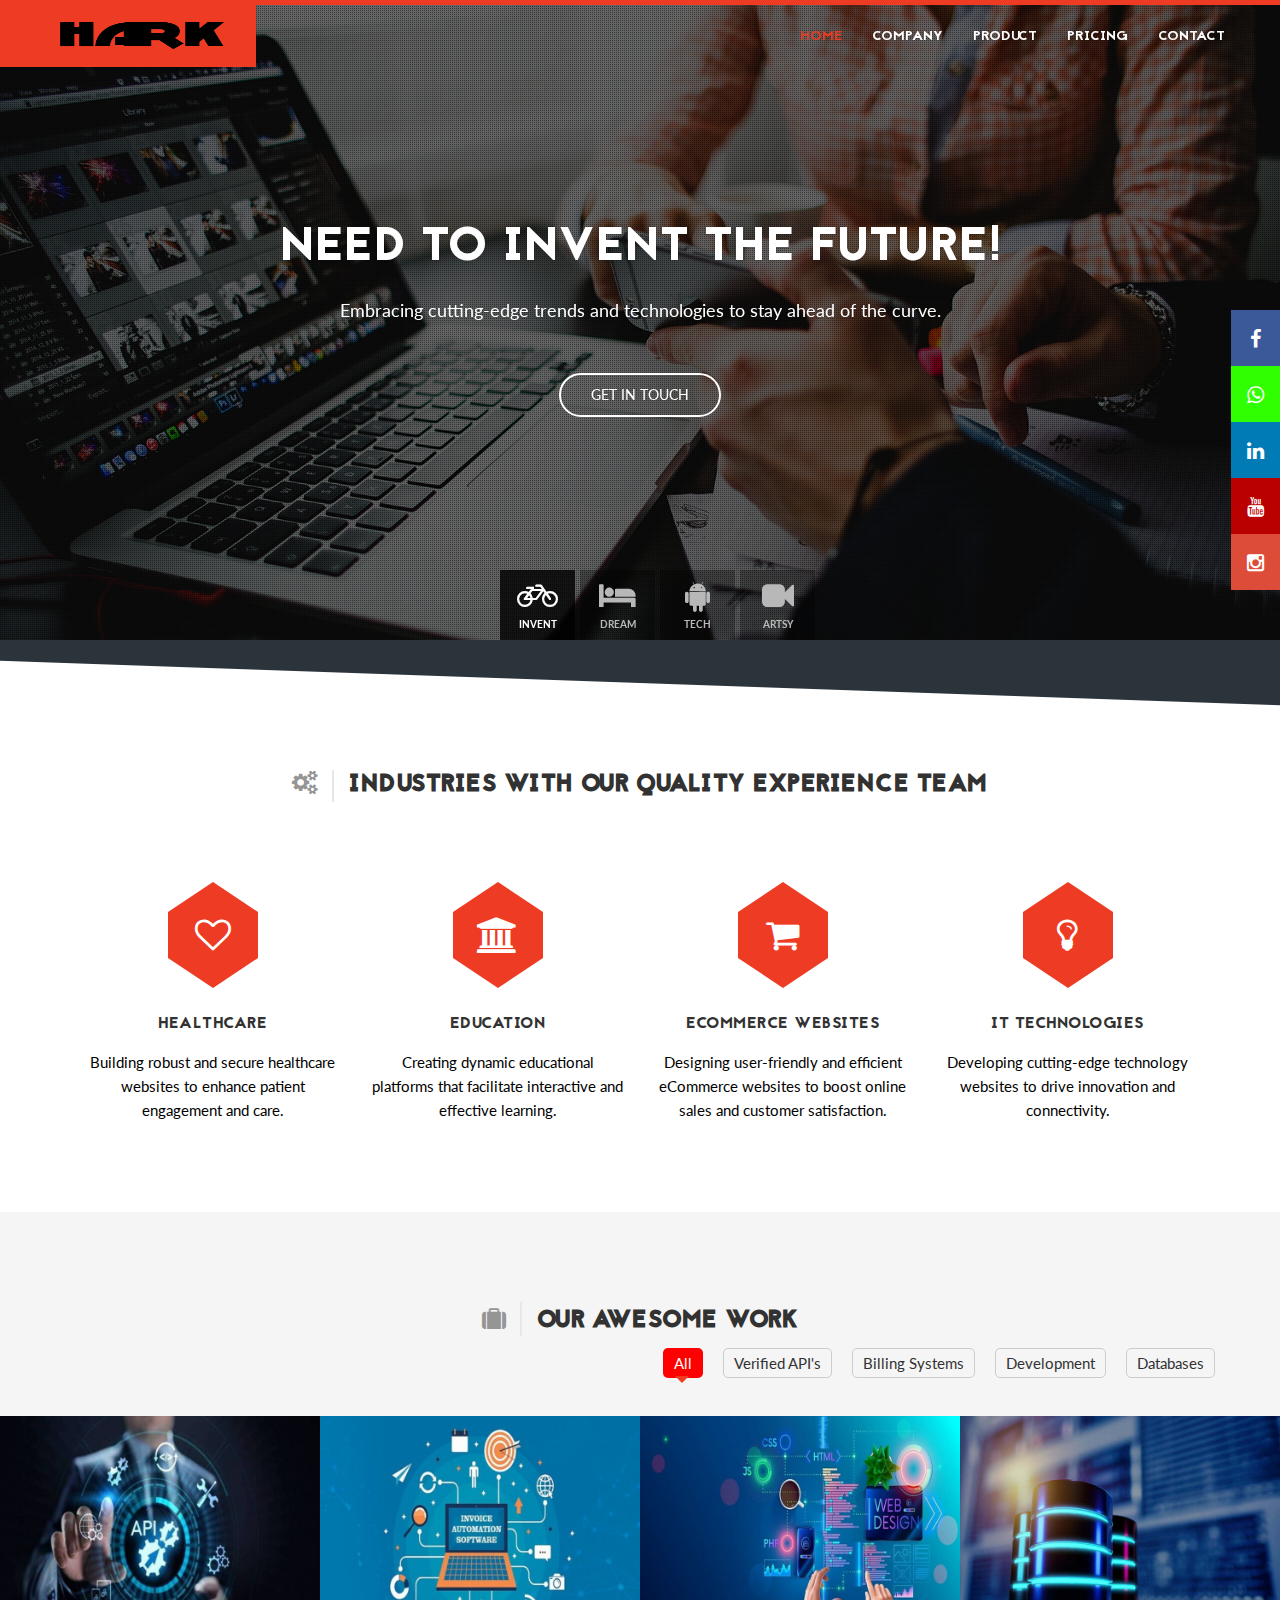
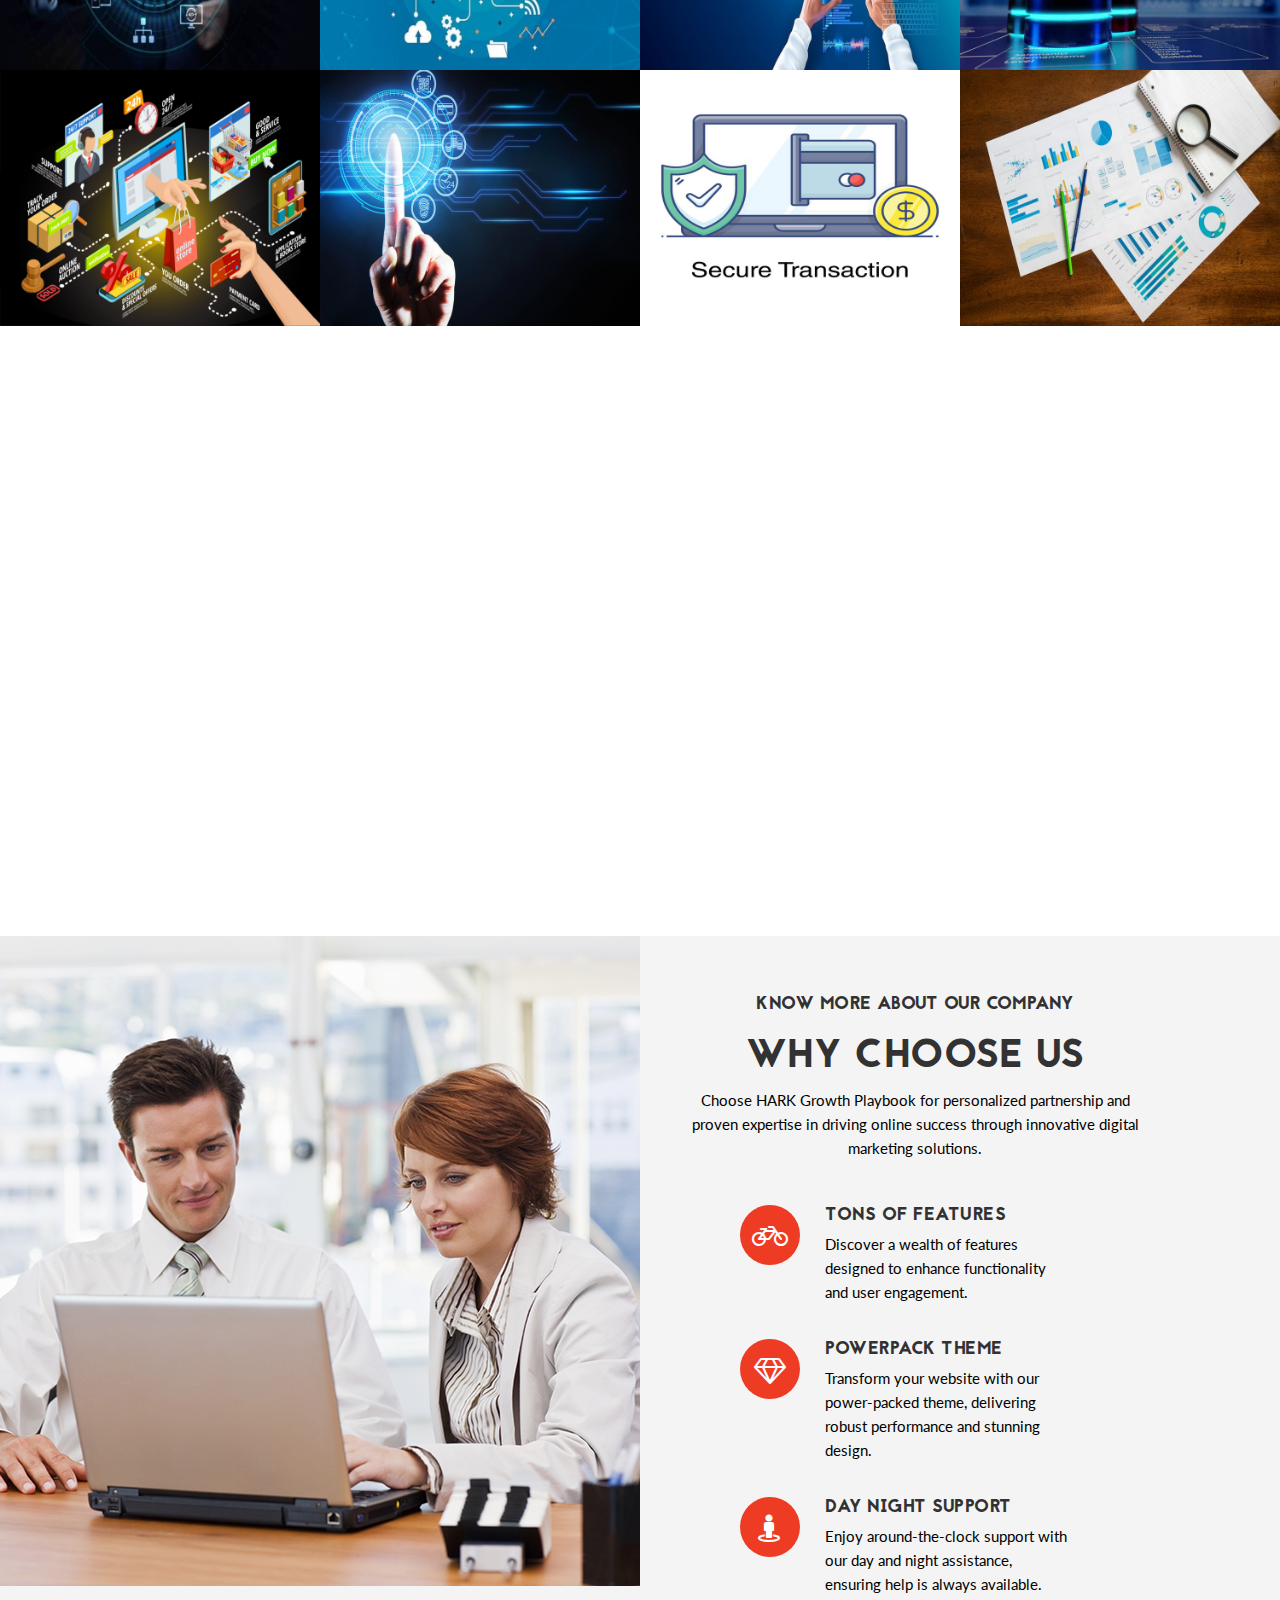
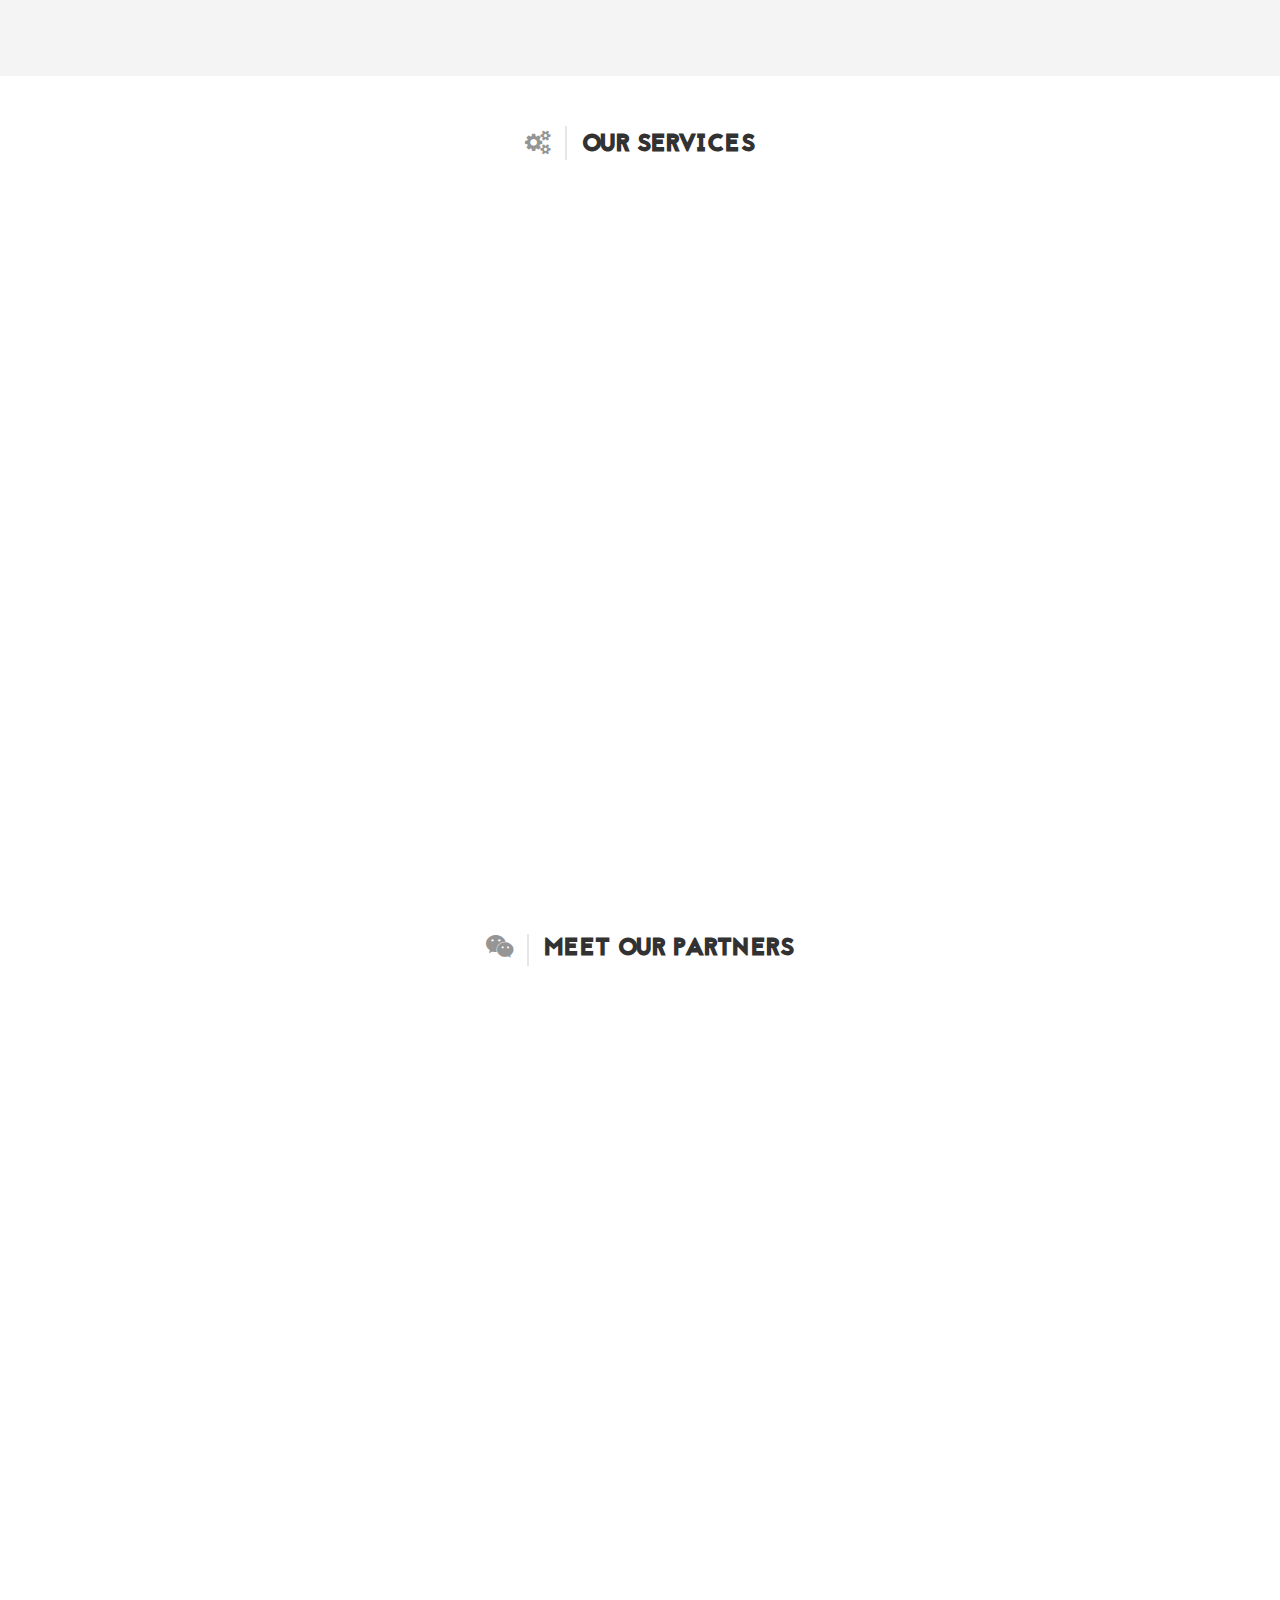
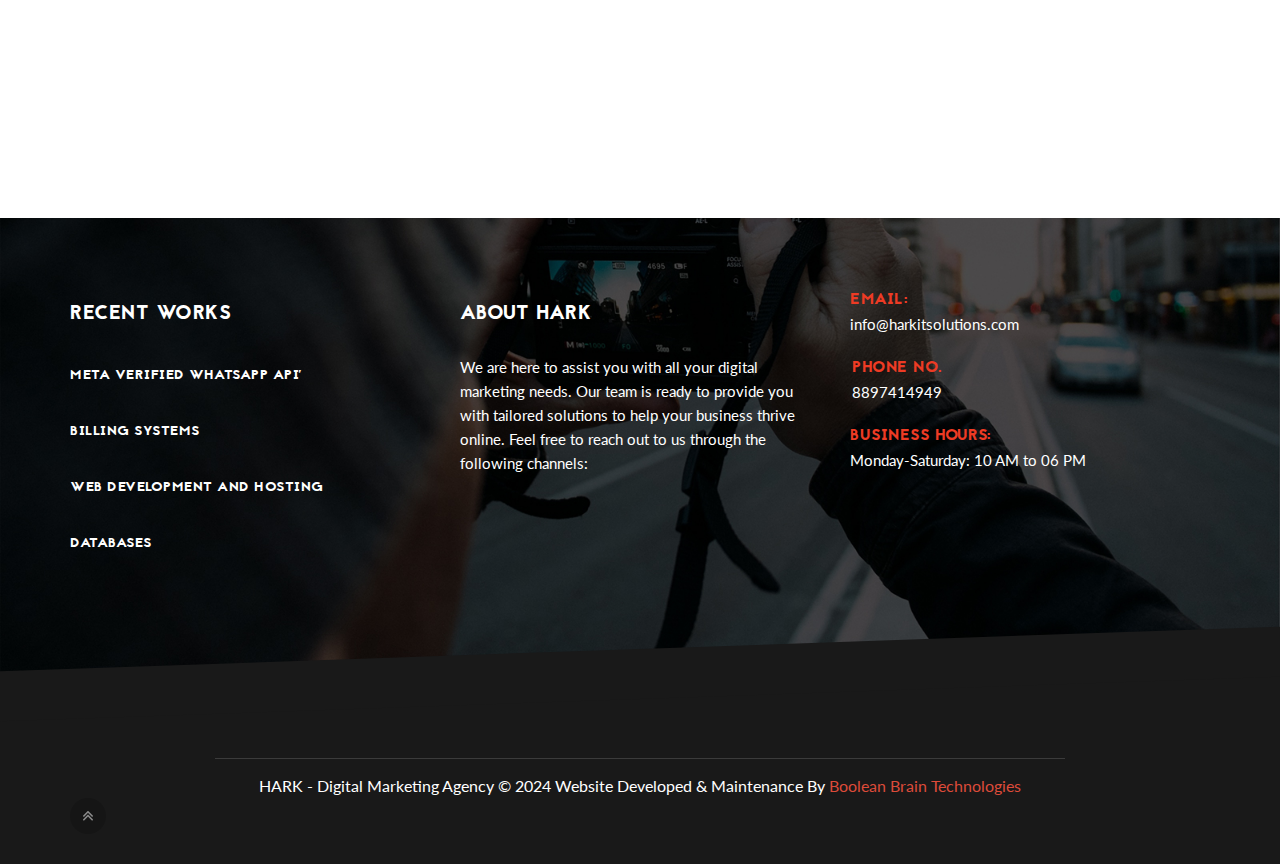
==== commit f1ab4c4b: "Final Changes" ====
--- a/index.html
+++ b/index.html
@@ -19,6 +19,7 @@
 	<link rel="apple-touch-icon-precomposed" sizes="144x144" href="img/favicon/favicon-144x144.png">
 	<link rel="apple-touch-icon-precomposed" sizes="72x72" href="img/favicon/favicon-72x72.png">
 	<link rel="apple-touch-icon-precomposed" href="img/favicon/favicon-54x54.png">
+	<link rel="stylesheet" href="https://cdnjs.cloudflare.com/ajax/libs/font-awesome/4.7.0/css/font-awesome.min.css">
 	
 	<!-- CSS
 	================================================== -->
@@ -88,6 +89,7 @@
     border-radius: 10px;
     box-shadow: 0 4px 8px rgba(0, 0, 0, 0.1);
     transition: transform 0.3s ease;
+
 }
 
 .team:hover .team-content {
@@ -132,7 +134,7 @@
 
 /* Title Styling */
 .title-icon, .title {
-    display: flex;
+    /* display: flex; */
     align-items: center;
 }
 
@@ -153,10 +155,11 @@
 .isotope-nav ul {
     list-style: none;
     padding: 0;
+	margin-top: 15px;
 }
 
 .isotope-nav ul li {
-    display: inline-block;
+    /* display: inline-block; */
     margin-left: 10px;
 }
 
@@ -238,6 +241,55 @@
 }
 
 
+.icon-bars {
+  position: fixed;
+  top: 50%;
+  -webkit-transform: translateY(-50%);
+  -ms-transform: translateY(-50%);
+  transform: translateY(-50%);
+  z-index: 1000; /* Ensure this value is higher than other elements */
+  right: 0;
+}
+
+/* Style the icon bar links */
+.icon-bars a {
+  display: block;
+  text-align: center;
+  padding: 16px;
+  transition: all 0.3s ease;
+  color: white;
+  font-size: 20px;
+}
+
+/* Style the social media icons with color, if you want */
+.icon-bars a:hover {
+  background-color: #000;
+}
+
+.facebook {
+  background: #3B5998;
+  color: white;
+}
+
+.twitter {
+  background: #30ff01;
+  color: white;
+}
+
+.google {
+  background: #dd4b39;
+  color: white;
+}
+
+.linkedin {
+  background: #007bb5;
+  color: white;
+}
+
+.youtube {
+  background: #bb0000;
+  color: white;
+}
 </style>
 </head>
 	
@@ -259,7 +311,7 @@
 		<a class="btn btn-sm btn-primary close-styler pull-right">Close X</a>
 	</div> -->
 	<!-- Style switcher end -->
-
+	
 	<div class="body-inner">
 
 	<!-- Header start -->
@@ -398,8 +450,9 @@
 						<p>Embracing cutting-edge trends and technologies to stay ahead of the
 							curve.
 							</p>
-						<a href="#0" class="btn btn-primary white cd-btn">Start Now</a>
-						<a href="#0" class="btn btn-primary solid cd-btn">Learn More</a>
+						<a href="contact.html" class="btn btn-primary white cd-btn">Get in Touch
+						</a>
+						<!-- <a href="#0" class="btn btn-primary solid cd-btn">Learn More</a> -->
 					</div> <!-- .cd-full-width -->
 				</li>
 				<li>
@@ -410,7 +463,7 @@
 						<h2>How Big Can You Dream?</h2>
 						<p>Pursuing perfection in every facet of our work!!
 						</p>
-						<a href="#0" class="cd-btn btn btn-primary solid">Take a Tour</a>
+						<a href="contact.html" class="btn btn-primary white cd-btn">Get in Touch</a>
 					</div> <!-- .cd-half-width -->
 
 					<!-- <div class="cd-half-width cd-img-container " >
@@ -430,8 +483,7 @@
 						<p>Partnering closely with clients to understand their goals and
 							challenges.
 							</p>
-						<a href="#0" class="cd-btn btn btn-primary white">Start</a>
-						<a href="#0" class="cd-btn btn secondary btn-primary solid">Learn More</a>
+							<a href="contact.html" class="btn btn-primary white cd-btn">Get in Touch</a>
 					</div> <!-- .cd-half-width -->
 				</li>
 				<li class="selected">
@@ -442,8 +494,7 @@
 						<h2>WE ARE HERE TO MAKE IT HAPPEN</h2>
 						<p>Designing unique solutions that captivate and engage.
 						</p>
-						<a href="#0" class="btn btn-primary white cd-btn">Start Now</a>
-						<a href="#0" class="btn btn-primary solid cd-btn">Learn More</a>
+						<a href="contact.html" class="btn btn-primary white cd-btn">Get in Touch</a>
 					</div> <!-- .cd-full-width -->
 				</li>
 			
@@ -471,7 +522,7 @@
 		<div class="container">
 			<div class="row">
 				<div class="col-md-12 heading">
-					<span class="title-icon pull-left"><i class="fa fa-cogs"></i></span>
+					<span class="title-icon "><i class="fa fa-cogs"></i></span>
 					<h2 class="title">Industries with our Quality Experience Team 
 						<!-- <span class="title-desc">A Quality Experience Team with Extensive Experience</span> -->
 					</h2>
@@ -524,7 +575,7 @@
 		<div class="container">
 			<div class="row">
 				<div class="col-md-12 heading">
-					<span class="title-icon classic pull-left"><i class="fa fa-suitcase"></i></span>
+					<span class="title-icon "><i class="fa fa-suitcase"></i></span>
 					<h2 class="title classic">Our Awesome Work</h2>
 				</div>
 			</div> <!-- Title row end -->
@@ -842,6 +893,54 @@
 			height:120px;
 			object-fit: cover;
 		}
+
+
+		.team {
+    margin-bottom: 30px;
+}
+
+.img-rectangle {
+    width: 100%;
+    padding-bottom: 75%; /* 4:3 aspect ratio */
+    position: relative;
+    overflow: hidden;
+}
+
+.img-rectangle img {
+    position: absolute;
+    /* top: 0; */
+    left: 0;
+    width: 90%;
+    height: 50%;
+    object-fit: cover;
+}
+
+.team-content {
+    margin-top: 15px;
+}
+
+/* Media Queries */
+@media (max-width: 768px) {
+    .col-sm-6 {
+        width: 50%;
+    }
+	
+}
+
+@media (max-width: 576px) {
+    .col-sm-6 {
+        width: 100%;
+    }
+	
+}
+@media (max-width: 540px) {
+    .col-xs-12 {
+        width: 100%;
+        float: none;
+        text-align: center;
+    }
+}
+
 		</style>
 		
 		<div class="gap-40"></div>
@@ -850,7 +949,7 @@
   
 			<div class="row">
 			  <div class="col-md-12 heading">
-				<span class="title-icon classic pull-left"
+				<span class="title-icon "
 				  ><i class="fa fa-cogs"></i
 				></span>
 				<h2 class="title classic">Our Services</h2>
@@ -1033,8 +1132,8 @@
 		<div class="container">
 			<div class="row">
 				<div class="col-md-12 heading">
-					<span class="title-icon pull-left"><i class="fa fa-weixin"></i></span>
-					<h2 class="title" style="margin-right: 800px;">Meet Our Partners <span class="title-desc"></span></h2>
+					<span class="title-icon "><i class="fa fa-weixin"></i></span>
+					<h2 class="title ">Meet Our Partners <span class="title-desc"></span></h2>
 				</div>
 			</div><!-- Title row end -->
 			<div class="row text-center">
@@ -1043,7 +1142,7 @@
 						<div class="img-rectangle">
 							<img src="images/team/BBT.png" alt="Boolean Brain Technologies">
 						</div>
-						<div class="team-content">
+						<div class="team-content ">
 							<h3>BBT</h3>
 						</div>
 					</div>	
@@ -1074,7 +1173,7 @@
 				<div class="col-md-3 col-sm-6">
 					<div class="team wow slideInRight">
 						<div class="img-rectangle">
-							<img src="images/team/YUVA.png" alt="Yuvasanyuktha">
+							<img src="images/team/YUVA.png"  class="special"  alt="Yuvasanyuktha" style="height: max-content; margin-top: -25px;">
 						</div>
 						<div class="team-content">
 							<h3>Yuvasanyuktha</h3>
@@ -1107,7 +1206,7 @@
 				<div class="col-md-3 col-sm-6">
 					<div class="team wow slideInRight">
 						<div class="img-rectangle">
-							<img src="images/team/UniWorks.png" alt="Uniworks" style="height:60px; width:200px; top:100px">
+							<img src="images/team/UniWorks.png" alt="Uniworks" >
 						</div>
 						<div class="team-content">
 							<h3>Uniworks</h3>
@@ -1309,7 +1408,7 @@
 		</div>
 	</section>
 	 -->
-
+	
 	 <!-- Footer start -->
 	 <footer id="footer" class="footer">
         <div class="container">
@@ -1480,9 +1579,10 @@
 				</div>
           <div class="row">
             <div class="col-md-12 text-center">
-              <div class="copyright-info">
-                © Copyright 2024 - All Rights Reserved
-              </div>
+				<div class="copyright-info">
+					HARK - Digital Marketing Agency &#169; 2024 Website Developed & Maintenance By
+					<a href="https://www.booleanbraintechnologies.com" style="color:#dd4b39" target="_blank"> Boolean Brain Technologies</a>
+				  </div>
             </div>
           </div>
           <!--/ Row end -->
@@ -1500,6 +1600,13 @@
         <!--/ Container end -->
       </section>
       <!--/ Copyright end -->
+	  <div class="icon-bars">
+		<a href="#" class="facebook"><i class="fa fa-facebook"></i></a>
+		<a href="#" class="twitter"><i class="fa fa-whatsapp"></i></a>
+		<a href="#" class="linkedin"><i class="fa fa-linkedin"></i></a>
+		<a href="#" class="youtube"><i class="fa fa-youtube"></i></a>
+		<a href="#" class="google"><i class="fa fa-instagram"></i></a>
+	  </div>
 
 	<!-- Javascript Files
 	================================================== -->
--- a/css/presets/preset3.css
+++ b/css/presets/preset3.css
@@ -126,7 +126,7 @@
 }
 
 .navbar-toggle{
-	background: #ee3b24;
+	/* background: #ee3b24; */
 }
 
 .dropdown-menu > ul > li.active > a{
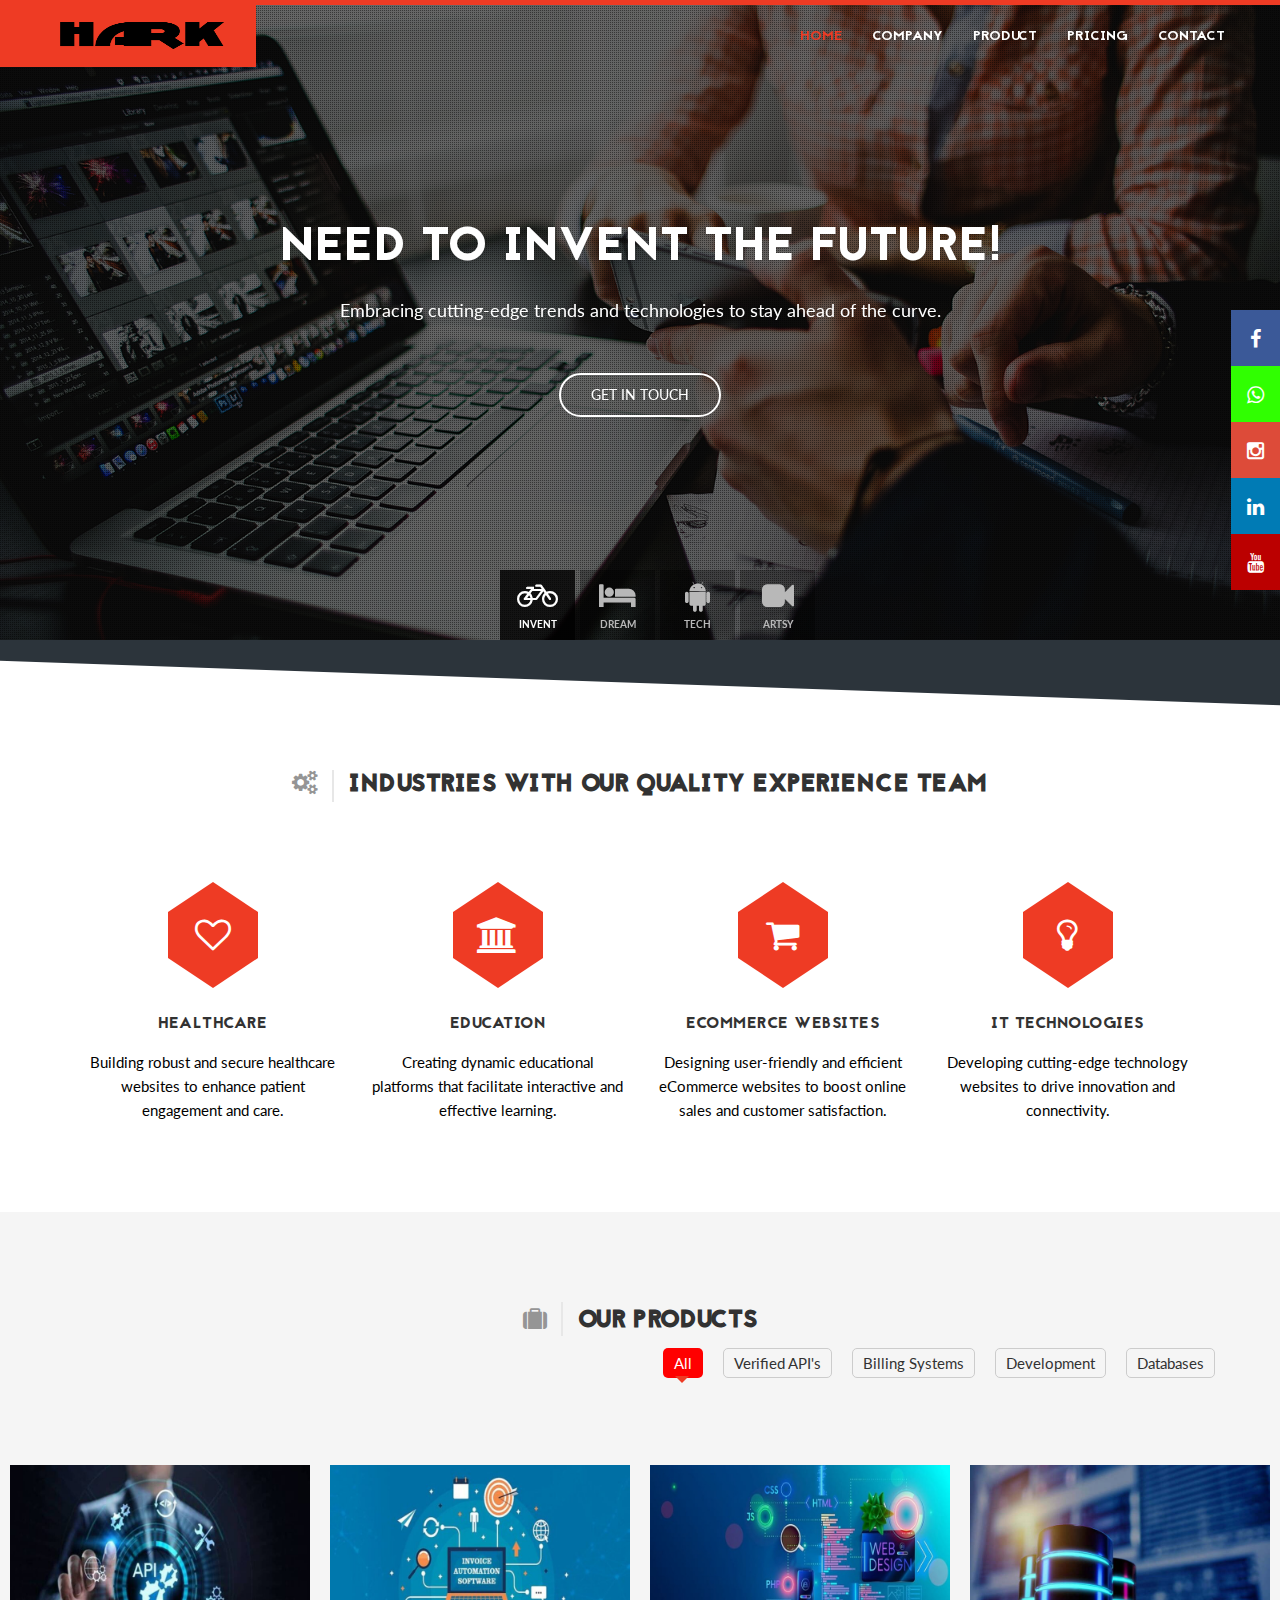
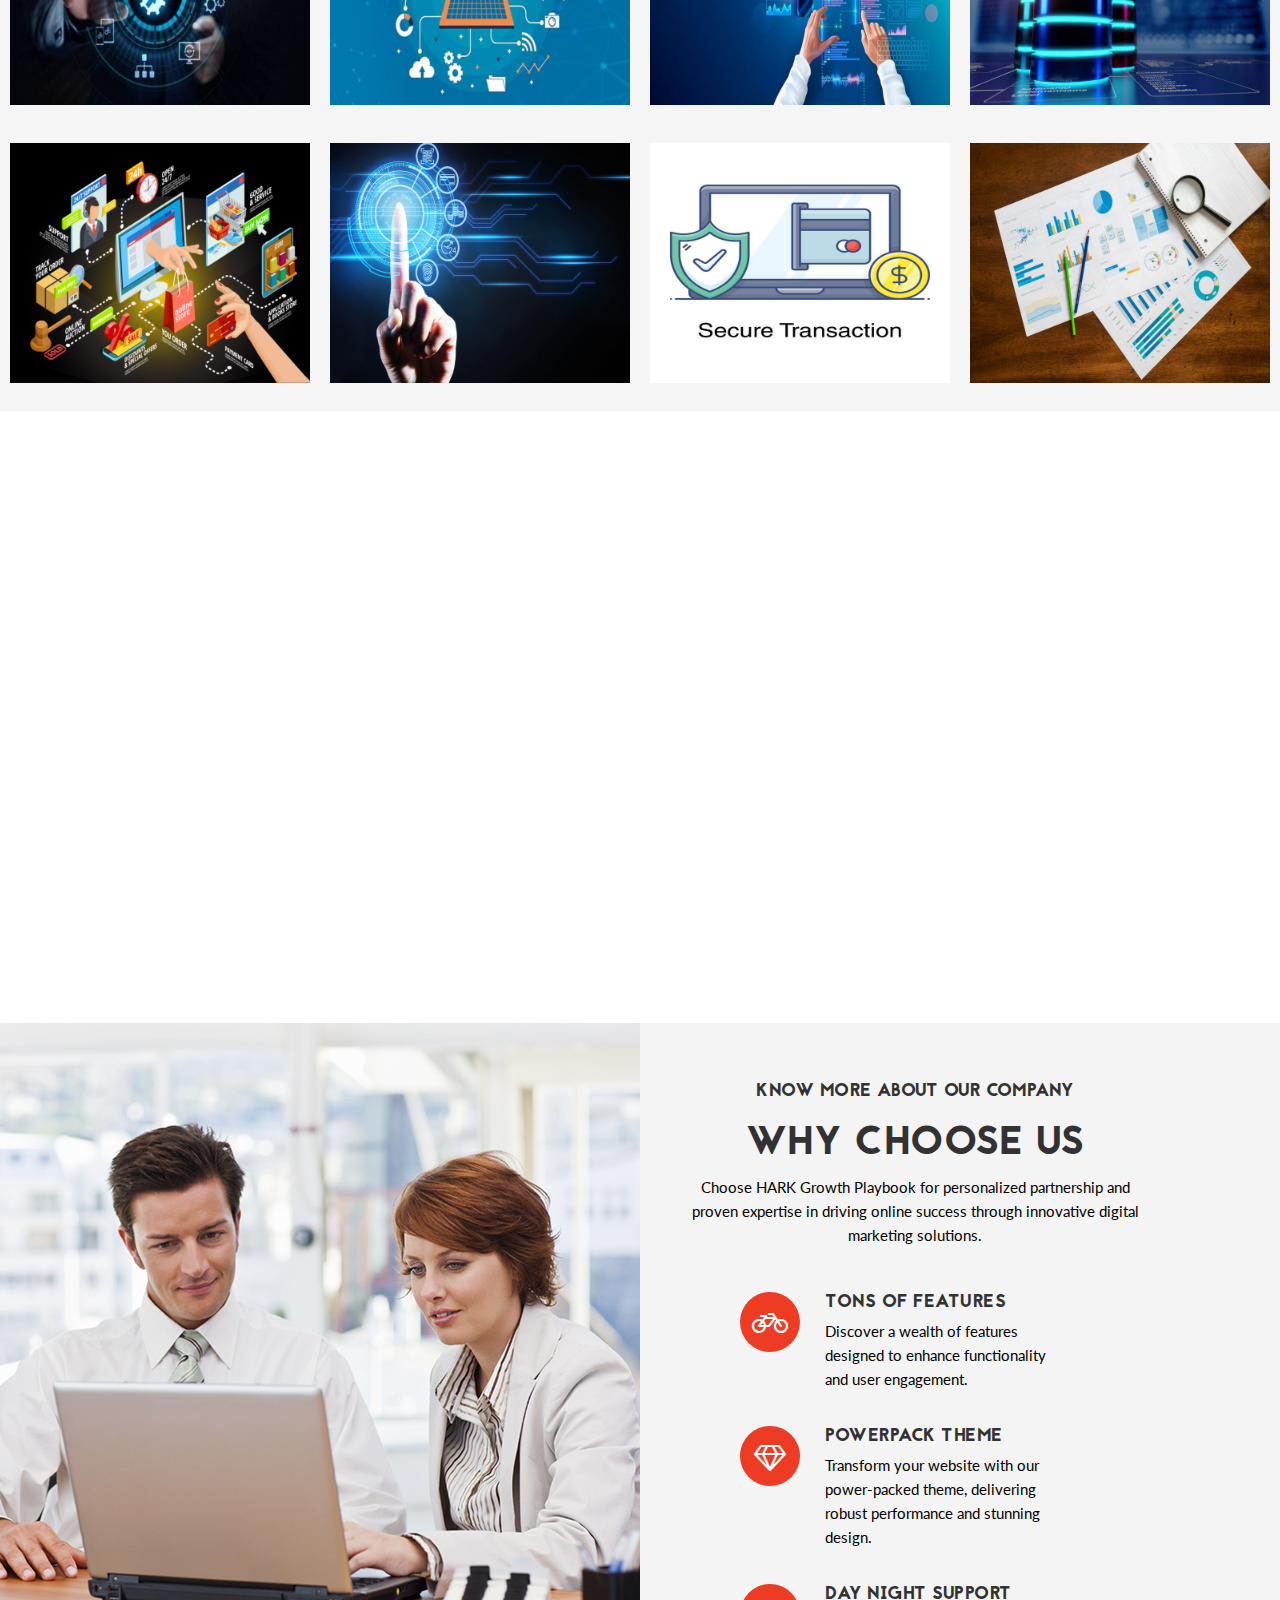
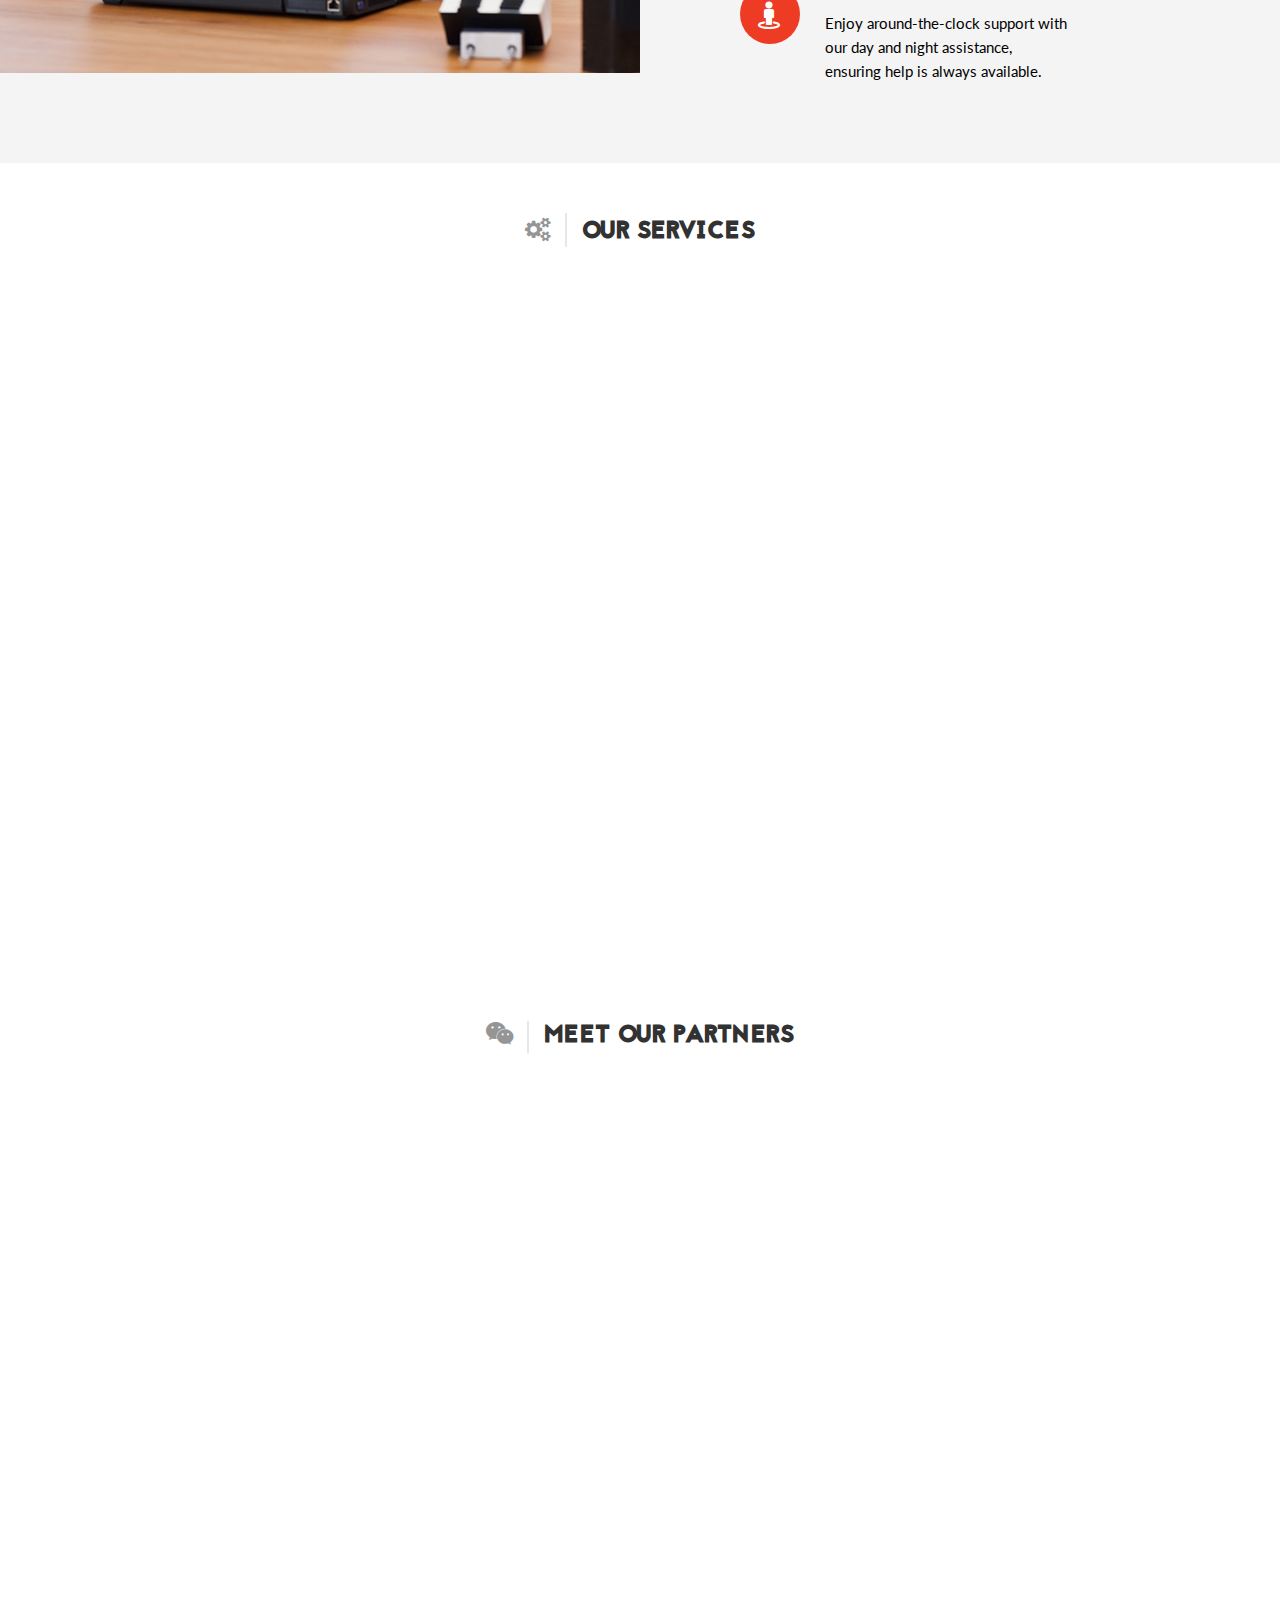
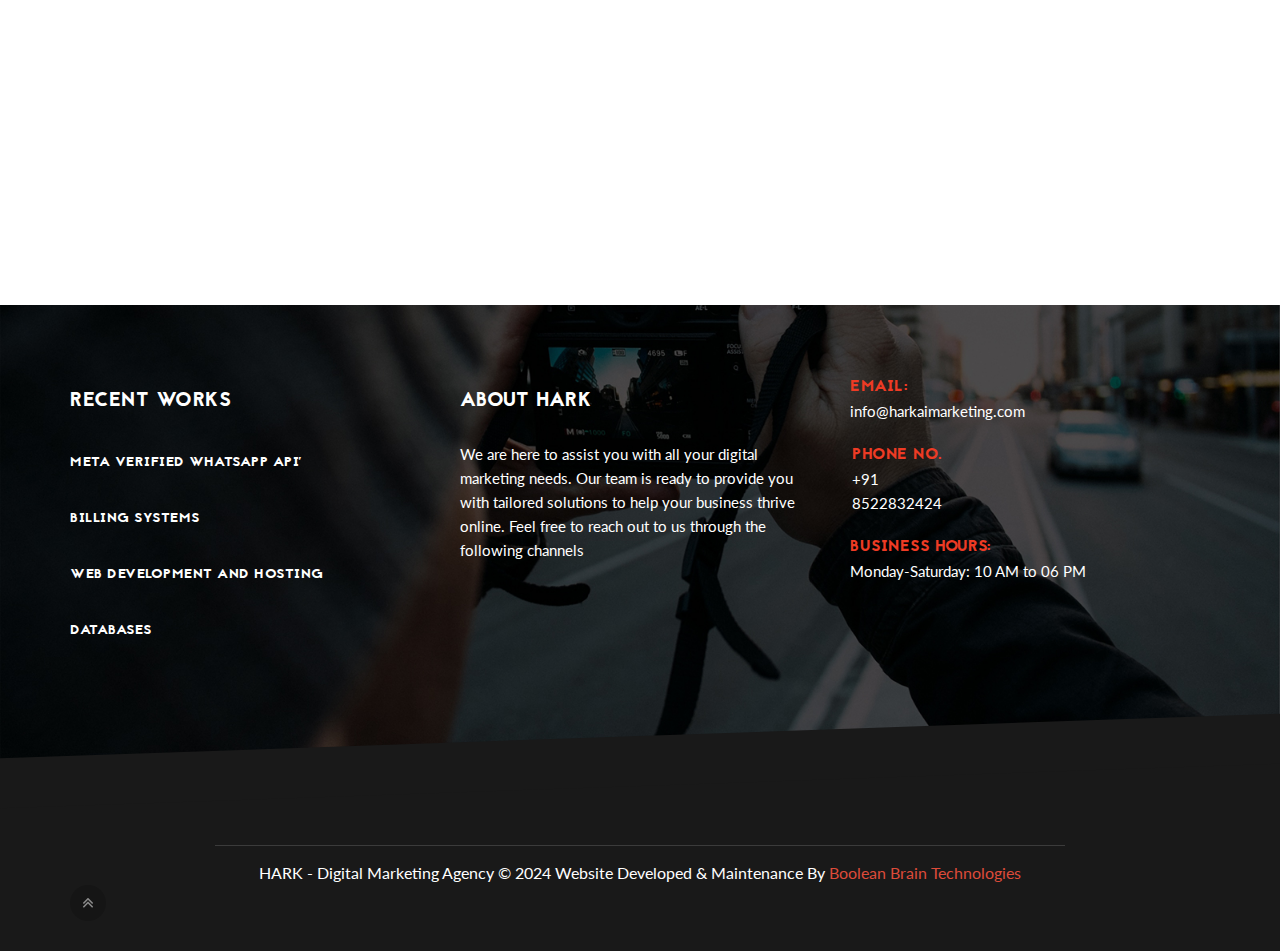
==== commit a55b48c2: "final update" ====
--- a/index.html
+++ b/index.html
@@ -147,10 +147,23 @@
     margin-bottom: 30px;
 }
 
-/* Isotope Filter Styling */
+/* Isotope Filter Styling
 .isotope-nav {
     margin-bottom: 30px;
-}
+} */
+
+/* Add this to your stylesheet (e.g., style.css) */
+.isotope-item {
+    margin-bottom: 20px; /* Adjust as needed for vertical spacing */
+    padding: 10px; /* Adjust as needed for spacing around the items */
+}
+
+/* Optional: Add a little more space between items horizontally */
+.isotope-item .grid {
+    margin: 0 auto; /* Center the items */
+    padding: 10px; /* Adjust as needed for inner padding */
+}
+
 
 .isotope-nav ul {
     list-style: none;
@@ -571,139 +584,124 @@
 	
    
 	<!-- Portfolio start -->
-	<section id="portfolio" class="portfolio">
-		<div class="container">
-			<div class="row">
-				<div class="col-md-12 heading">
-					<span class="title-icon "><i class="fa fa-suitcase"></i></span>
-					<h2 class="title classic">Our Awesome Work</h2>
-				</div>
-			</div> <!-- Title row end -->
-
-			<!--Isotope filter start -->
-			<div class="row text-right">
-				<div class="isotope-nav" data-isotope-nav="isotope">
-					<ul>
-						<li><a href="#" class="active" data-filter="*">All</a></li>
-						<li><a href="#" data-filter=".web-design">Verified API's</a></li>
-						<li><a href="#" data-filter=".development">Billing Systems</a></li>
-						<li><a href="#" data-filter=".joomla">Development</a></li>
-						<li><a href="#" data-filter=".wordpress">Databases</a></li>
-					</ul>
-				</div>
-			</div><!-- Isotope filter end -->
-		</div>
-		
-		<div class="container-fluid">
-			<div class="row">
-				<div id="isotope" class="isotope">
-					<div class="col-sm-3 web-design isotope-item">
-						<div class="grid">
-							<figure class="effect-oscar">
-								<img src="images/portfolio/api.jpeg" alt="" style="height:100%;">
-								<figcaption>
-									<h3>META Verified Whatsapp API</h3>
-									<a class="link icon-pentagon" href="portfolio-item.html"><i class="fa fa-link"></i></a>
-									<!-- <a class="view icon-pentagon" data-rel="prettyPhoto" href="images/portfolio/portfolio-bg1.jpg"><i class="fa fa-search"></i></a>             -->
-								</figcaption>			
-							</figure>
-						</div>
-					</div><!-- Isotope item end -->
-
-					<div class="col-sm-3 development isotope-item">
-						<div class="grid">
-							<figure class="effect-oscar">
-								<img src="images/portfolio/Invoice.jpg" alt="">
-								<figcaption>
-									<h3>Automated Invoicing</h3>
-									<a class="link icon-pentagon" href="portfolio-item.html"><i class="fa fa-link"></i></a>
-									<!-- <a class="view icon-pentagon" data-rel="prettyPhoto" href="images/portfolio/portfolio-bg2.jpg"><i class="fa fa-search"></i></a>             -->
-								</figcaption>				
-							</figure>
-						</div>
-					</div><!-- Isotope item end -->
-
-					<div class="col-sm-3 joomla isotope-item">
-						<div class="grid">
-							<figure class="effect-oscar">
-								<img src="images/portfolio/web design.jpg" alt="">
-								<figcaption>
-									<h3>Custom Website Design</h3>
-									<a class="link icon-pentagon" href="portfolio-item.html"><i class="fa fa-link"></i></a>
-									<!-- <a class="view icon-pentagon" data-rel="prettyPhoto" href="images/portfolio/portfolio-bg3.jpg"><i class="fa fa-search"></i></a>             -->
-								</figcaption>				
-							</figure>
-						</div>
-					</div><!-- Isotope item end -->
-
-					<div class="col-sm-3 wordpress isotope-item">
-						<div class="grid">
-							<figure class="effect-oscar">
-								<img src="images/portfolio/databases.jpg" alt="">
-								<figcaption>
-									<h3>Database Management</h3>
-									<a class="link icon-pentagon" href="portfolio-item.html"><i class="fa fa-link"></i></a>
-									<!-- <a class="view icon-pentagon" data-rel="prettyPhoto" href="images/portfolio/portfolio-bg4.jpg"><i class="fa fa-search"></i></a>             -->
-								</figcaption>					
-							</figure>
-						</div>
-					</div><!-- Isotope item end -->
-
-					<div class="col-sm-3 joomla isotope-item">
-						<div class="grid">
-							<figure class="effect-oscar">
-								<img src="images/portfolio/e-commerce.png" alt="">
-								<figcaption>
-									<h3>E-commerce Solutions</h3>
-									<a class="link icon-pentagon" href="portfolio-item.html"><i class="fa fa-link"></i></a>
-									<!-- <a class="view icon-pentagon" data-rel="prettyPhoto" href="images/portfolio/portfolio-bg5.jpg"><i class="fa fa-search"></i></a>             -->
-								</figcaption>					
-							</figure>
-						</div>
-					</div><!-- Isotope item end -->
-
-					<div class="col-sm-3 development isotope-item">
-						<div class="grid">
-							<figure class="effect-oscar">
-								<img src="images/portfolio/mastercard.jpg" alt="">
-								<figcaption>
-									<h3>Payment Tracking</h3>
-									<a class="link icon-pentagon" href="portfolio-item.html"><i class="fa fa-link"></i></a>
-									<!-- <a class="view icon-pentagon" data-rel="prettyPhoto" href="images/portfolio/portfolio-bg1.jpg"><i class="fa fa-search"></i></a>             -->
-								</figcaption>					
-							</figure>
-						</div>
-					</div><!-- Isotope item end -->
-
-					<div class="col-sm-3 development isotope-item">
-						<div class="grid">
-							<figure class="effect-oscar">
-								<img src="images/portfolio/trans.jpg" alt="">
-								<figcaption>
-									<h3>Secure Transaction</h3>
-									<a class="link icon-pentagon" href="portfolio-item.html"><i class="fa fa-link"></i></a>
-									<!-- <a class="view icon-pentagon" data-rel="prettyPhoto" href="images/portfolio/portfolio-bg2.jpg"><i class="fa fa-search"></i></a>             -->
-								</figcaption>					
-							</figure>
-						</div>
-					</div><!-- Isotope item end -->
-
-					<div class="col-sm-3 development isotope-item">
-						<div class="grid">
-							<figure class="effect-oscar">
-								<img src="images/portfolio/reports.jpg" alt="">
-								<figcaption>
-									<h3>Detailed Reports</h3>
-									<a class="link icon-pentagon" href="portfolio-item.html"><i class="fa fa-link"></i></a>
-									<!-- <a class="view icon-pentagon" data-rel="prettyPhoto" href="images/portfolio/portfolio-bg3.jpg"><i class="fa fa-search"></i></a>             -->
-								</figcaption>					
-							</figure>
-						</div>
-					</div><!-- Isotope item end -->
-				</div><!-- Isotope content end -->
-			</div><!-- Content row end -->
-		</div><!-- Container end -->
-	</section><!-- Portfolio end -->
+<section id="portfolio" class="portfolio">
+    <div class="container">
+        <div class="row">
+            <div class="col-md-12 heading">
+                <span class="title-icon"><i class="fa fa-suitcase"></i></span>
+                <h2 class="title classic">Our PRODUCTS</h2>
+            </div>
+        </div> <!-- Title row end -->
+
+        <!-- Isotope filter start -->
+        <div class="row text-right">
+            <div class="isotope-nav" data-isotope-nav="isotope">
+                <ul>
+                    <li><a href="#" class="active" data-filter="*">All</a></li>
+                    <li><a href="#" data-filter=".web-design">Verified API's</a></li>
+                    <li><a href="#" data-filter=".development">Billing Systems</a></li>
+                    <li><a href="#" data-filter=".joomla">Development</a></li>
+                    <li><a href="#" data-filter=".wordpress">Databases</a></li>
+                </ul>
+            </div>
+        </div><!-- Isotope filter end -->
+    </div>
+    
+    <div class="container-fluid">
+        <div class="row">
+            <div id="isotope" class="isotope">
+                <div class="col-sm-3 web-design isotope-item">
+                    <div class="grid">
+                        <figure class="effect-oscar">
+                            <img src="images/portfolio/api.jpeg" alt="" style="height:100%;">
+                            <figcaption>
+                                <h3>META Verified Whatsapp API</h3>
+                            </figcaption>			
+                        </figure>
+                    </div>
+                </div><!-- Isotope item end -->
+
+                <div class="col-sm-3 development isotope-item">
+                    <div class="grid">
+                        <figure class="effect-oscar">
+                            <img src="images/portfolio/Invoice.jpg" alt="">
+                            <figcaption>
+                                <h3>Automated Invoicing</h3>
+                            </figcaption>				
+                        </figure>
+                    </div>
+                </div><!-- Isotope item end -->
+
+                <div class="col-sm-3 joomla isotope-item">
+                    <div class="grid">
+                        <figure class="effect-oscar">
+                            <img src="images/portfolio/web design.jpg" alt="">
+                            <figcaption>
+                                <h3>Custom Website Design</h3>
+                            </figcaption>				
+                        </figure>
+                    </div>
+                </div><!-- Isotope item end -->
+
+                <div class="col-sm-3 wordpress isotope-item">
+                    <div class="grid">
+                        <figure class="effect-oscar">
+                            <img src="images/portfolio/databases.jpg" alt="">
+                            <figcaption>
+                                <h3>Database Management</h3>
+                            </figcaption>					
+                        </figure>
+                    </div>
+                </div><!-- Isotope item end -->
+
+                <div class="col-sm-3 joomla isotope-item">
+                    <div class="grid">
+                        <figure class="effect-oscar">
+                            <img src="images/portfolio/e-commerce.png" alt="">
+                            <figcaption>
+                                <h3>E-commerce Solutions</h3>
+                            </figcaption>					
+                        </figure>
+                    </div>
+                </div><!-- Isotope item end -->
+
+                <div class="col-sm-3 development isotope-item">
+                    <div class="grid">
+                        <figure class="effect-oscar">
+                            <img src="images/portfolio/mastercard.jpg" alt="">
+                            <figcaption>
+                                <h3>Payment Tracking</h3>
+                            </figcaption>					
+                        </figure>
+                    </div>
+                </div><!-- Isotope item end -->
+
+                <div class="col-sm-3 development isotope-item">
+                    <div class="grid">
+                        <figure class="effect-oscar">
+                            <img src="images/portfolio/trans.jpg" alt="">
+                            <figcaption>
+                                <h3>Secure Transaction</h3>
+                            </figcaption>					
+                        </figure>
+                    </div>
+                </div><!-- Isotope item end -->
+
+                <div class="col-sm-3 development isotope-item">
+                    <div class="grid">
+                        <figure class="effect-oscar">
+                            <img src="images/portfolio/reports.jpg" alt="">
+                            <figcaption>
+                                <h3>Detailed Reports</h3>
+                            </figcaption>					
+                        </figure>
+                    </div>
+                </div><!-- Isotope item end -->
+            </div><!-- Isotope content end -->
+        </div><!-- Content row end -->
+    </div><!-- Container end -->
+</section><!-- Portfolio end -->
+
 
 	<!-- Counter Strat -->
 	<!-- <section class="ts_counter no-padding">
@@ -1467,7 +1465,7 @@
                 We are here to assist you with all your digital marketing needs.
                 Our team is ready to provide you with tailored solutions to help
                 your business thrive online. Feel free to reach out to us
-                through the following channels:
+                through the following channels
               </p>
               <!-- <div class="img-gallery">
                 <div class="img-container">
@@ -1509,18 +1507,18 @@
                 We are here to assist you with all your digital marketing needs.
                 Our team is ready to provide you with tailored solutions to help
                 your business thrive online. Feel free to reach out to us
-                through the following channels:
+                through the following channels
               </p> -->
               <!-- <h4>Address</h4>
 						<p style="color: white;">1102 Saint Marys, Junction City, KS</p> -->
               <div class="row">
                 <div class="col-md-6">
                   <h4>Email:</h4>
-                  <p style="color: white">info@harkitsolutions.com</p>
+                  <p style="color: white">info@harkaimarketing.com</p>
                 </div>
                 <div class="col-md-6" style="margin-left: 2px">
                   <h4>Phone No.</h4>
-                  <p style="color: white">8897414949</p>
+                  <p style="color: white">+91 8522832424</p>
                 </div>
                 <div class="col-md-11" style="margin-right: 2px">
                   <h4>Business Hours:</h4>
@@ -1555,22 +1553,22 @@
 								<a title="Twitter" href="#">
 									<!-- <span class="icon-pentagon wow bounceIn"><i class="fa fa-twitter"></i></span> -->
 								</a>
-								<a title="Facebook" href="#">
+								<a title="Facebook" href="https://www.facebook.com/profile.php?id=61562770657112&viewas=&show_switched_toast=false&show_switched_tooltip=false&is_tour_dismissed=false&is_tour_completed=false&show_podcast_settings=false&show_community_review_changes=false&should_open_composer=false&badge_type=NEW_MEMBER&show_community_rollback_toast=false&show_community_rollback=false&show_follower_visibility_disclosure=false&bypass_exit_warning=true">
 									<span class="icon-pentagon wow bounceIn"><i class="fa fa-facebook"></i></span>
 								</a>
-								<a title="Whatsapp" href="#">
+								<a title="Whatsapp" href="https://wa.me/+918522832424?text=">
 									<span class="icon-pentagon wow bounceIn"><i class="fa fa-whatsapp" aria-hidden="true"></i></span>
 								</a>
-								<a title="linkedin" href="#">
+								<a title="linkedin" href="https://www.linkedin.com/company/hark-marketing-agency/">
 									<span class="icon-pentagon wow bounceIn"><i class="fa fa-linkedin"></i></span>
 								</a>
-								<a title="YoutTube" href="#">
+								<a title="YoutTube" href="https://youtube.com/@harkaimarketing?si=UfLVW5blW4V6A9GW">
 									<span class="icon-pentagon wow bounceIn"><i class="fa fa-youtube" aria-hidden="true"></i></span>
 								</a>
 								<a title="Skype" href="#">
 									<!-- <span class="icon-pentagon wow bounceIn"><i class="fa fa-skype"></i></span> -->
 								</a>
-								<a title="Instagram" href="#">
+								<a title="Instagram" href="https://www.instagram.com/hark.india/">
 									<span class="icon-pentagon wow bounceIn"> <i class="fa fa-instagram" aria-hidden="true"></i></span>
 								</a>
 							</li>
@@ -1601,11 +1599,11 @@
       </section>
       <!--/ Copyright end -->
 	  <div class="icon-bars">
-		<a href="#" class="facebook"><i class="fa fa-facebook"></i></a>
-		<a href="#" class="twitter"><i class="fa fa-whatsapp"></i></a>
-		<a href="#" class="linkedin"><i class="fa fa-linkedin"></i></a>
-		<a href="#" class="youtube"><i class="fa fa-youtube"></i></a>
-		<a href="#" class="google"><i class="fa fa-instagram"></i></a>
+		<a href="https://www.facebook.com/profile.php?id=61562770657112&viewas=&show_switched_toast=false&show_switched_tooltip=false&is_tour_dismissed=false&is_tour_completed=false&show_podcast_settings=false&show_community_review_changes=false&should_open_composer=false&badge_type=NEW_MEMBER&show_community_rollback_toast=false&show_community_rollback=false&show_follower_visibility_disclosure=false&bypass_exit_warning=true" class="facebook"><i class="fa fa-facebook"></i></a>
+		<a href="https://wa.me/+918522832424?text=" class="twitter"><i class="fa fa-whatsapp"></i></a>
+		<a href="https://www.instagram.com/hark.india/" class="google"><i class="fa fa-instagram"></i></a>
+		<a href="https://www.linkedin.com/company/hark-marketing-agency/" class="linkedin"><i class="fa fa-linkedin"></i></a>
+		<a href="https://youtube.com/@harkaimarketing?si=UfLVW5blW4V6A9GW" class="youtube"><i class="fa fa-youtube"></i></a>
 	  </div>
 
 	<!-- Javascript Files
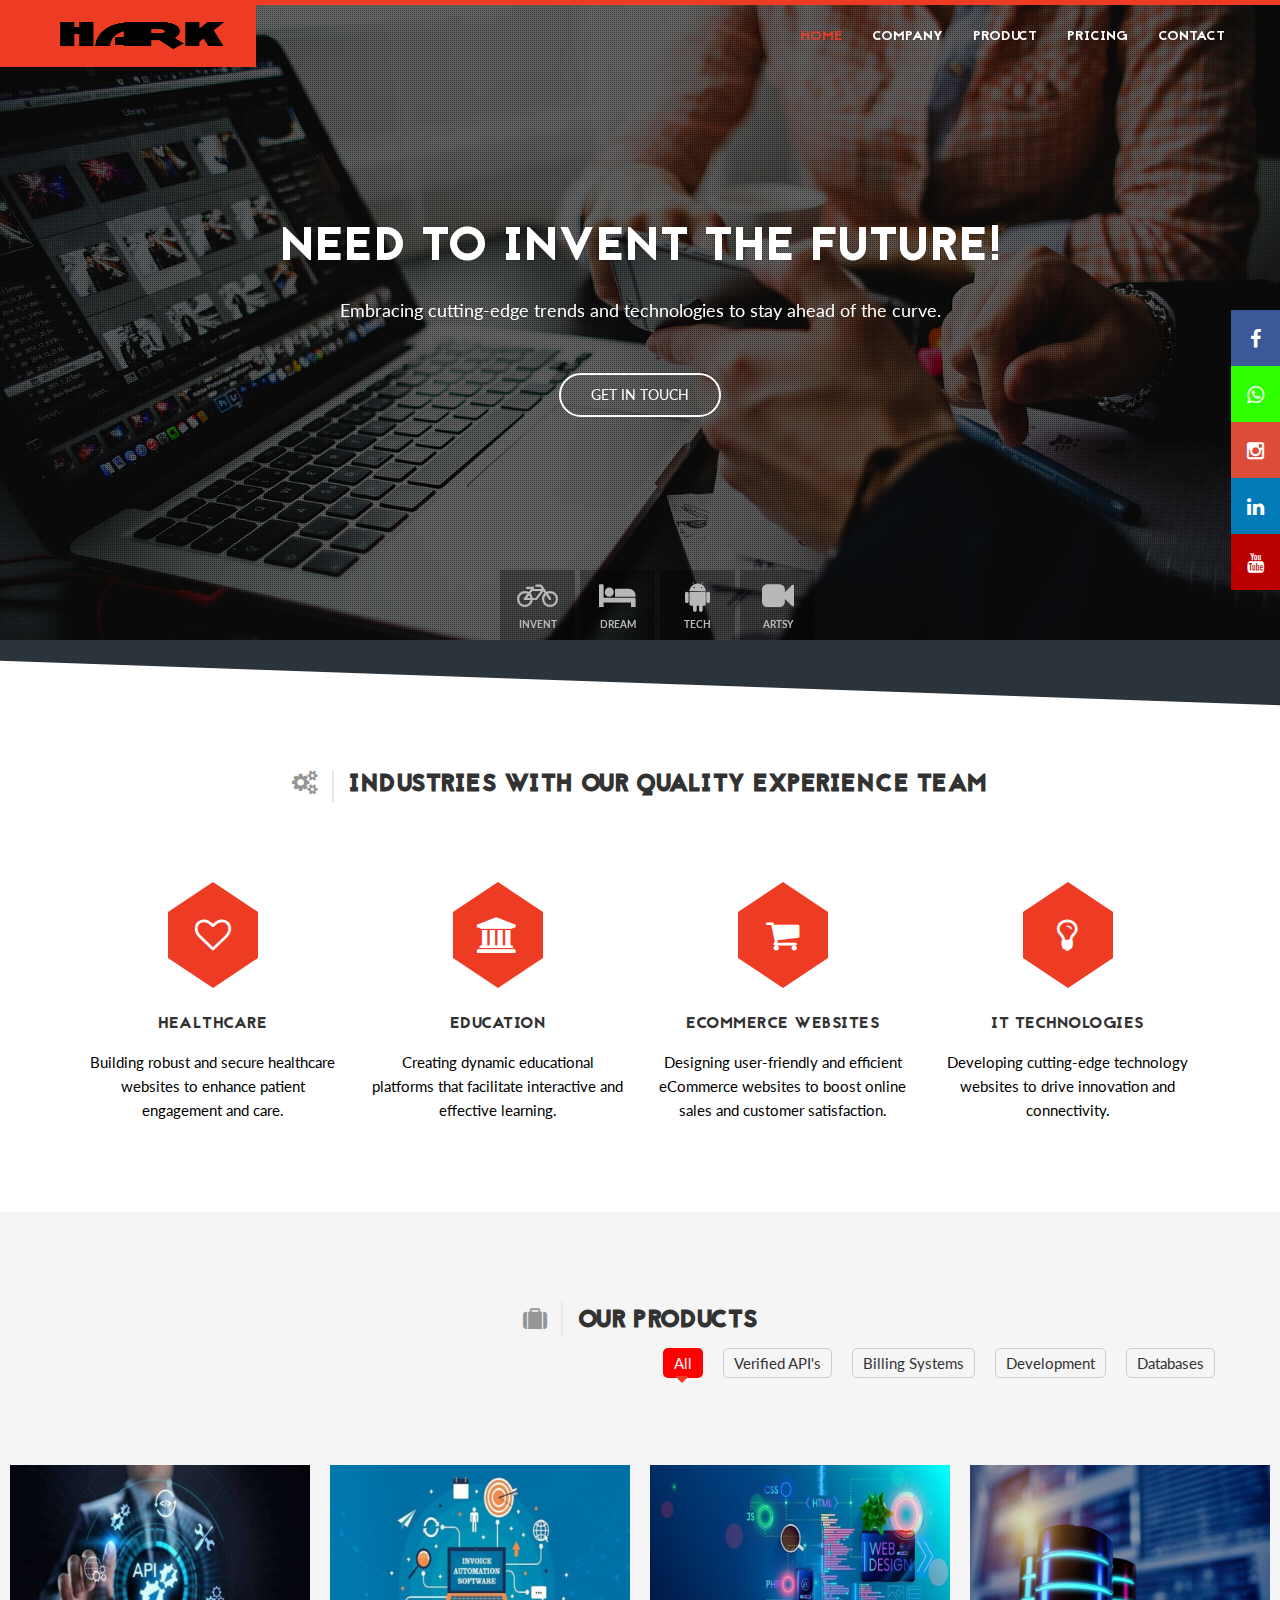
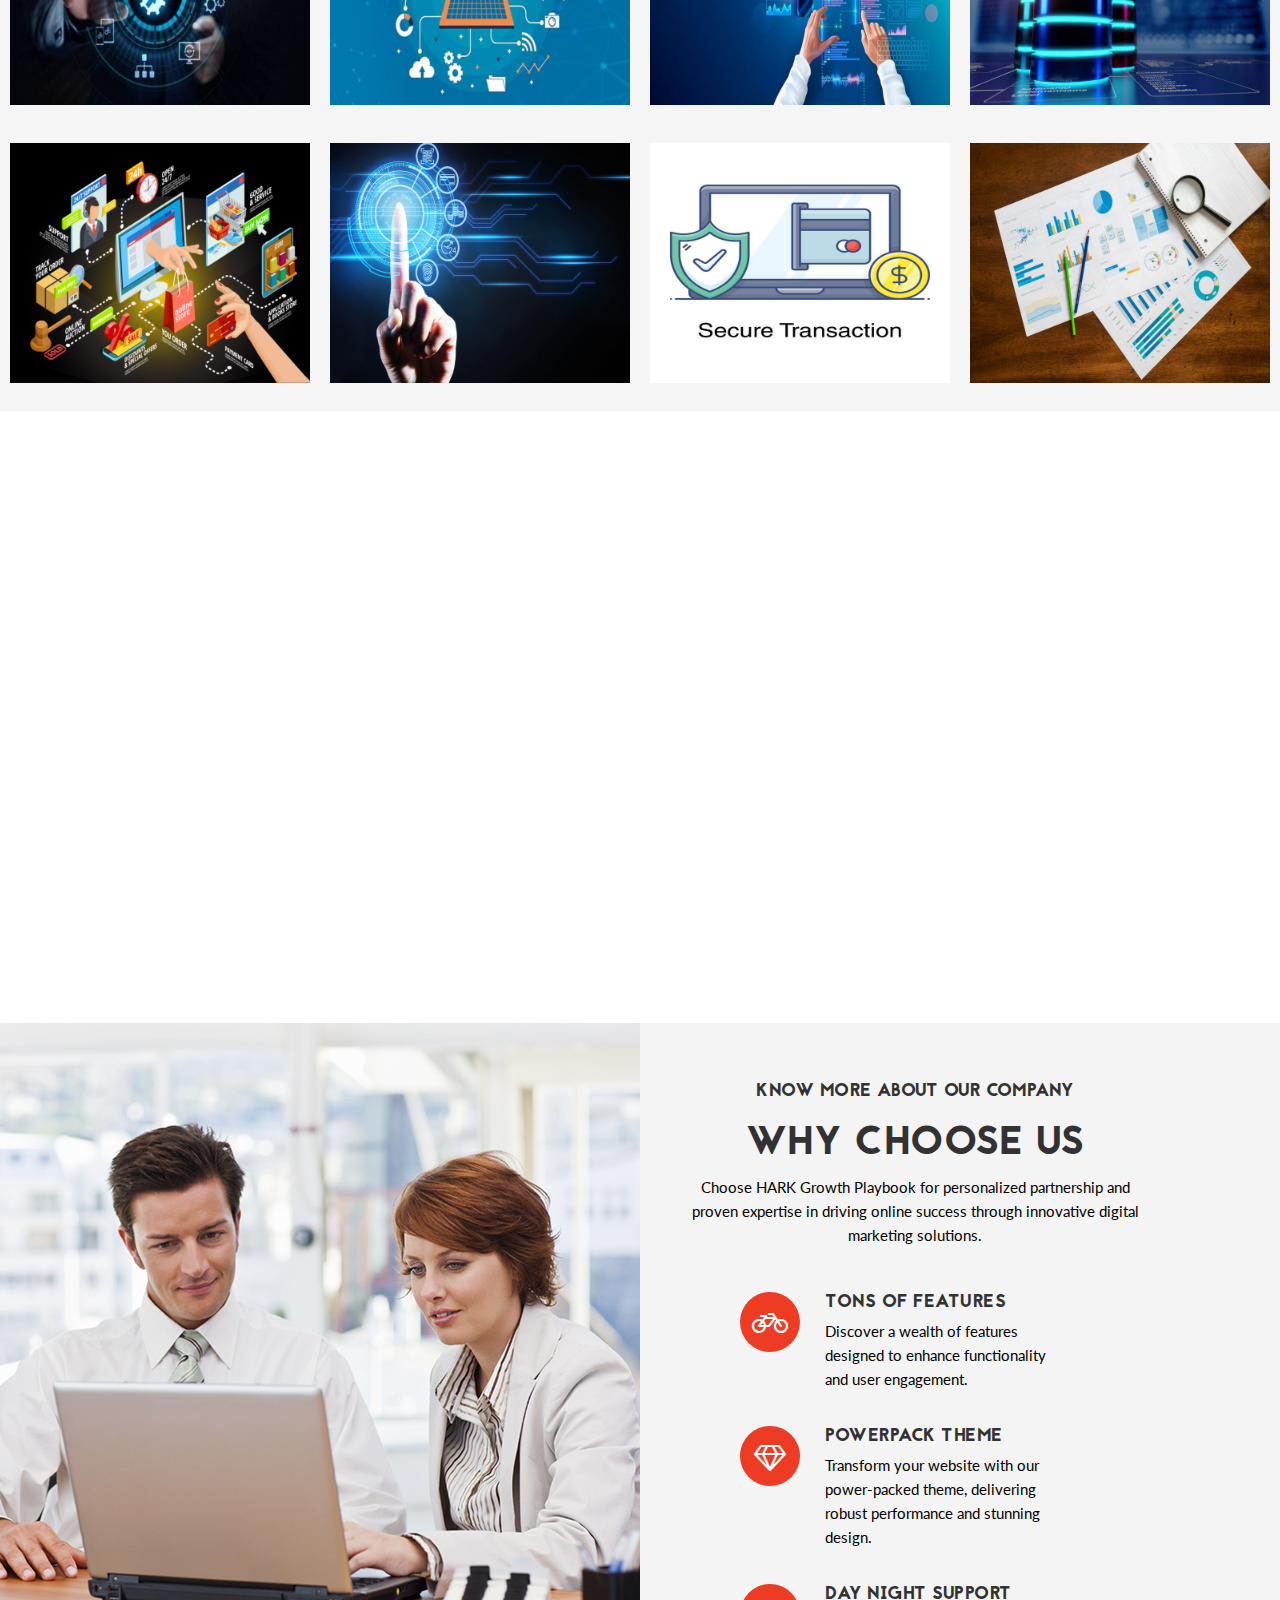
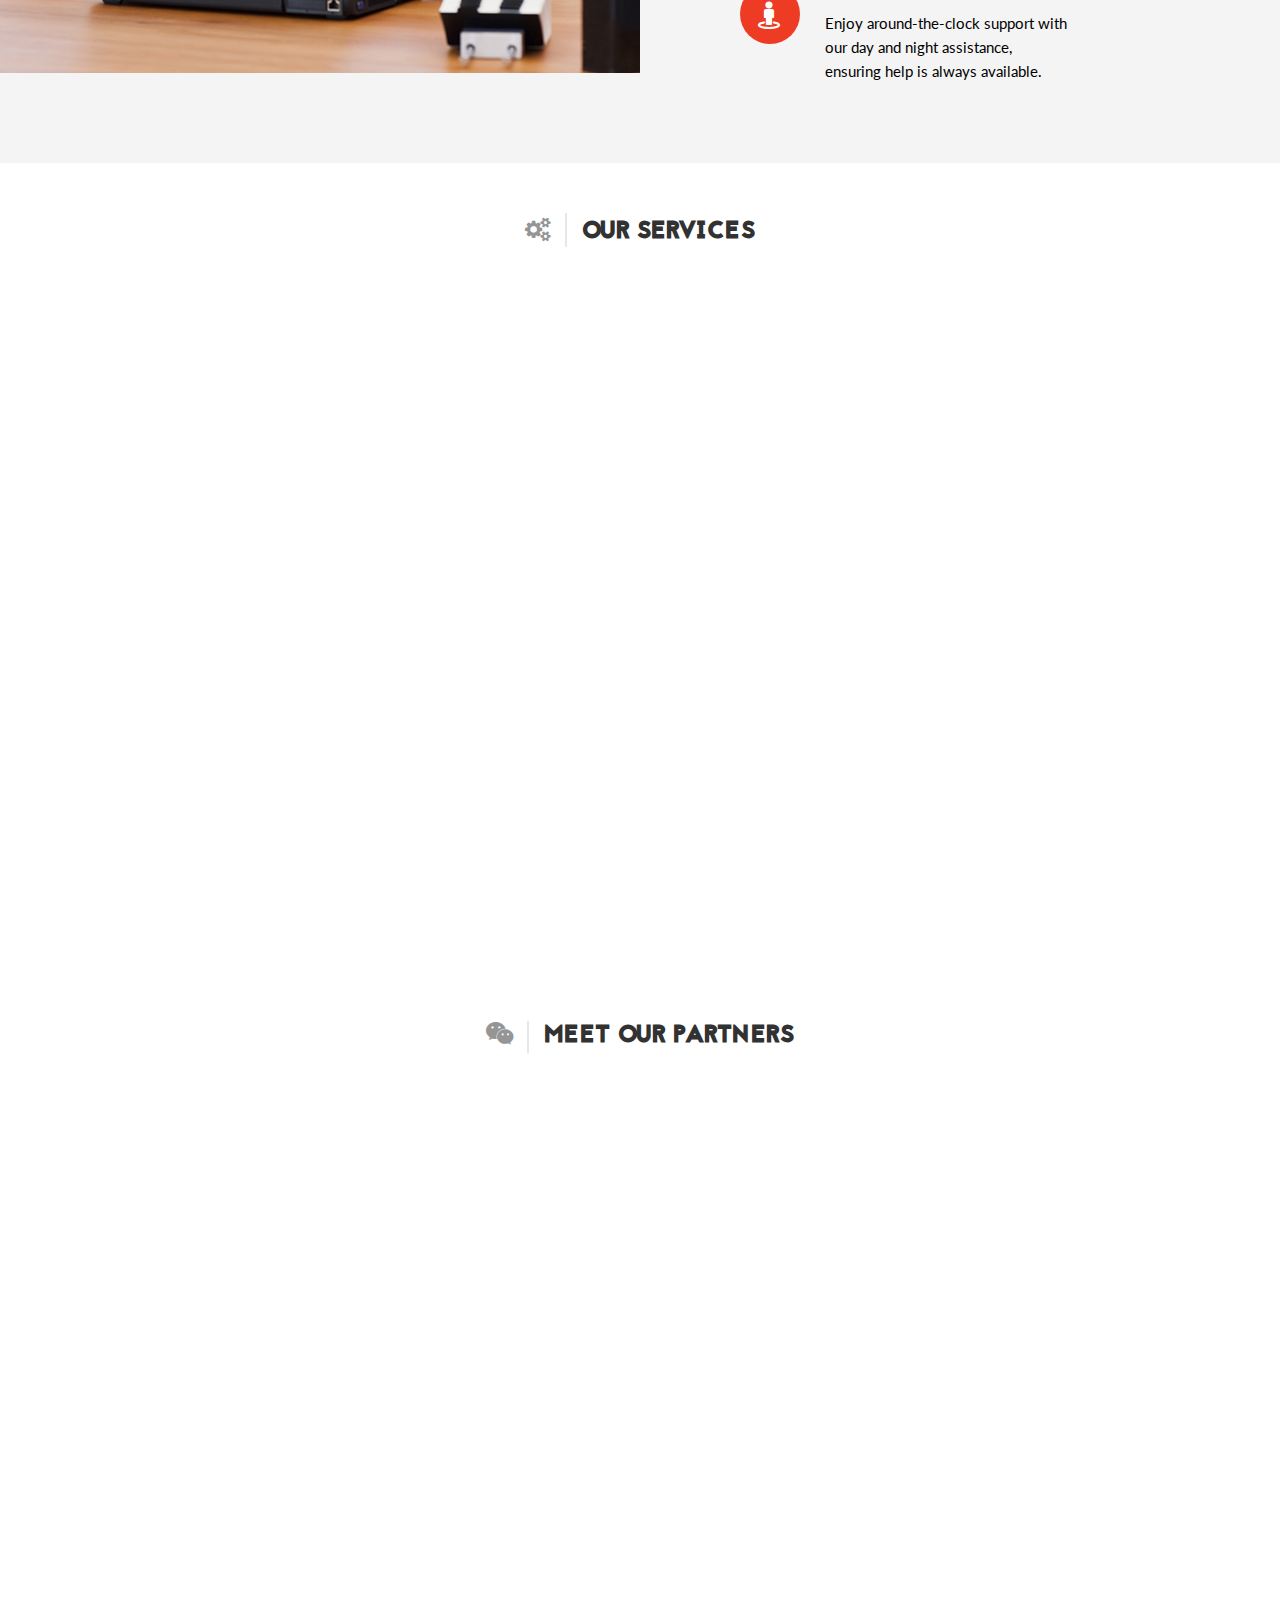
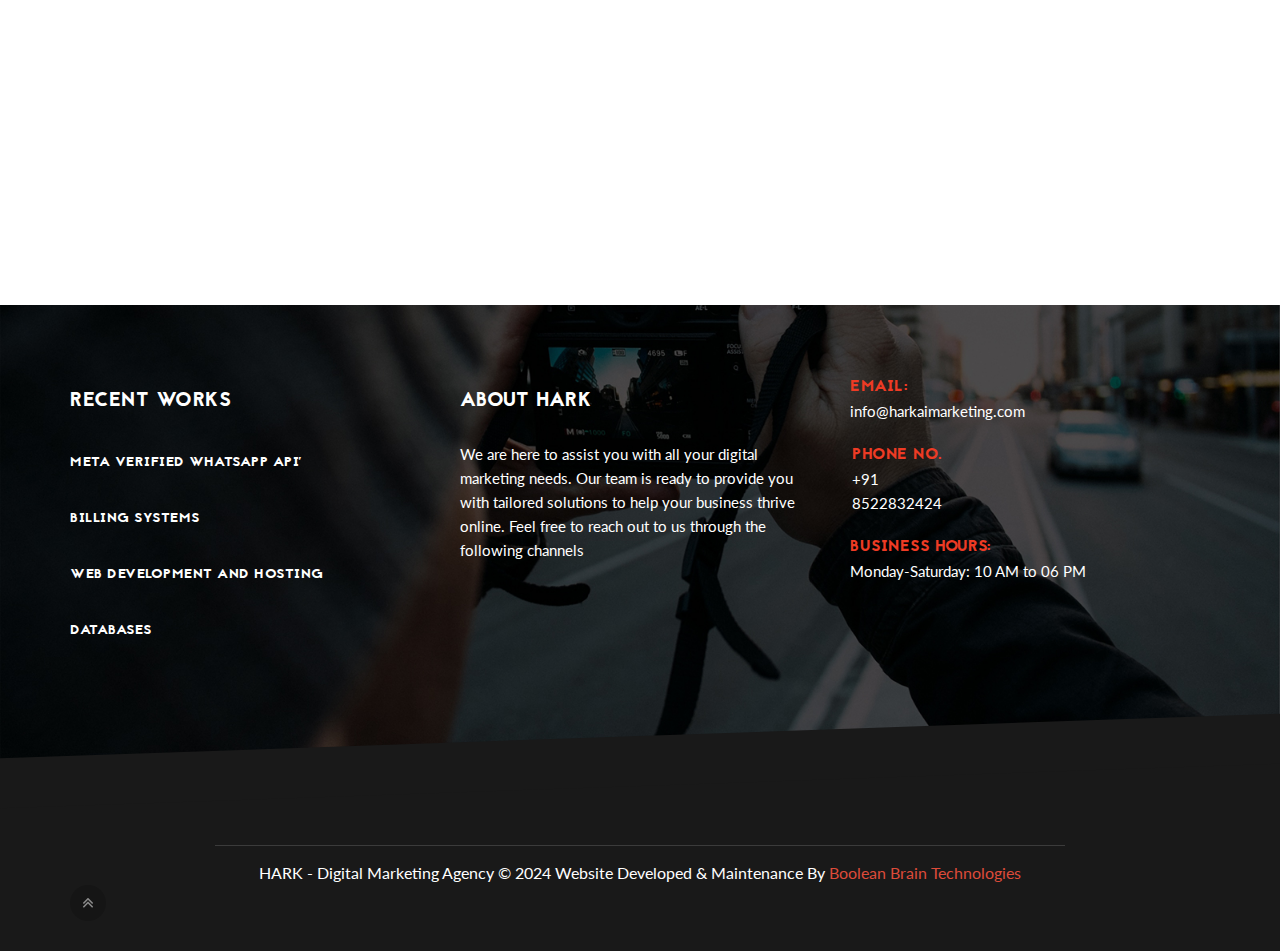
==== commit efe57fb4: "changes" ====
--- a/index.html
+++ b/index.html
@@ -303,6 +303,69 @@
   background: #bb0000;
   color: white;
 }
+/* Ensures the images maintain aspect ratio and cover the slider area */
+.slider-image {
+    width: 100%;
+    height: auto;
+    object-fit: cover;
+}
+
+/* Centers text and buttons in the middle */
+/* .cd-full-width {
+    display: flex;
+    flex-direction: column;
+    align-items: center;
+    justify-content: center;
+    text-align: center;
+    height: 100vh; /* Full viewport height */
+    /* position: absolute;
+    top: 0;
+    left: 0;
+    width: 100%; */
+/* } */ */
+
+/* Optional: adjust margins if necessary */
+.cd-full-width h2, 
+.cd-full-width p, 
+.cd-full-width .cd-btn {
+    margin-top: 10px; /* Adjust this value as needed */
+}
+
+/* Responsive adjustments */
+@media (max-width: 768px) {
+    .cd-full-width h2 {
+        font-size: 1.5rem;
+    }
+
+    .cd-full-width p {
+        font-size: 1rem;
+    }
+
+    .cd-full-width .cd-btn {
+        font-size: 0.875rem;
+    }
+}
+
+@media (max-width: 1024px) {
+    .cd-full-width {
+        padding: 0 20px;
+    }
+
+    .cd-full-width h2 {
+        font-size: 2rem;
+    }
+
+    .cd-full-width p {
+        font-size: 1.25rem;
+    }
+
+    .cd-full-width .cd-btn {
+        font-size: 1rem;
+    }
+}
+
+
+
 </style>
 </head>
 	
@@ -451,83 +514,67 @@
 	</header><!--/ Header end -->
 
 	<!-- Slider start -->
-	<section id="home" class="no-padding">	
-    	<div id="main-slide" class="cd-hero">
+	<section id="home" class="no-padding"> 
+		<div id="main-slide" class="cd-hero">
 			<ul class="cd-hero-slider">
 				<li class="selected">
 					<div class="overlay2">
-						<img class="" src="images/slider/bg1.jpg" alt="slider">
+						<img class="slider-image" src="images/slider/bg1.jpg" alt="slider">
 					</div>
 					<div class="cd-full-width">
 						<h2>Need To Invent The Future!</h2>
-						<p>Embracing cutting-edge trends and technologies to stay ahead of the
-							curve.
-							</p>
-						<a href="contact.html" class="btn btn-primary white cd-btn">Get in Touch
-						</a>
-						<!-- <a href="#0" class="btn btn-primary solid cd-btn">Learn More</a> -->
-					</div> <!-- .cd-full-width -->
+						<p>Embracing cutting-edge trends and technologies to stay ahead of the curve.</p>
+						<a href="contact.html" class="btn btn-primary white cd-btn">Get in Touch</a>
+					</div>
 				</li>
 				<li>
 					<div class="overlay2">
-						<img class="" src="images/slider/bg2.jpg" alt="slider">
+						<img class="slider-image" src="images/slider/bg2.jpg" alt="slider">
 					</div>
 					<div class="cd-full-width">
 						<h2>How Big Can You Dream?</h2>
-						<p>Pursuing perfection in every facet of our work!!
-						</p>
+						<p>Pursuing perfection in every facet of our work!!</p>
 						<a href="contact.html" class="btn btn-primary white cd-btn">Get in Touch</a>
-					</div> <!-- .cd-half-width -->
-
-					<!-- <div class="cd-half-width cd-img-container " >
-						<img src="images/slider/Fotoram.io.jpg" alt="">
-					</div> -->
-					 <!-- .cd-half-width.cd-img-container -->
+					</div>
 				</li>
 				<li>
 					<div class="overlay2">
-						<img class="" src="images/slider/bg3.jpg" alt="slider">
+						<img class="slider-image" src="images/slider/bg3.jpg" alt="slider">
 					</div>
 					<div class="cd-half-width cd-img-container img-right">
 						<img src="images/slider/bg-thumb2.png" alt="">
-					</div> <!-- .cd-half-width.cd-img-container -->
+					</div>
 					<div class="cd-half-width">
 						<h2>Collaboration sparks innovation</h2>
-						<p>Partnering closely with clients to understand their goals and
-							challenges.
-							</p>
-							<a href="contact.html" class="btn btn-primary white cd-btn">Get in Touch</a>
-					</div> <!-- .cd-half-width -->
+						<p>Partnering closely with clients to understand their goals and challenges.</p>
+						<a href="contact.html" class="btn btn-primary white cd-btn">Get in Touch</a>
+					</div>
 				</li>
-				<li class="selected">
+				<li>
 					<div class="overlay2">
-						<img class="" src="images/slider/video-replace-mobile.jpg" alt="slider">
+						<img class="slider-image" src="images/slider/video-replace-mobile.jpg" alt="slider">
 					</div>
 					<div class="cd-full-width">
 						<h2>WE ARE HERE TO MAKE IT HAPPEN</h2>
-						<p>Designing unique solutions that captivate and engage.
-						</p>
+						<p>Designing unique solutions that captivate and engage.</p>
 						<a href="contact.html" class="btn btn-primary white cd-btn">Get in Touch</a>
-					</div> <!-- .cd-full-width -->
+					</div>
 				</li>
-			
-				
-			</ul> <!--/ cd-hero-slider -->
-
-		<div class="cd-slider-nav">
-			<nav>
-				<span class="cd-marker item-1"></span>
-				<ul>
-					<li class="selected"><a href="#0"><i class="fa fa-bicycle"></i> Invent</a></li>
-					<li><a href="#0"><i class="fa fa-hotel"></i> Dream</a></li>
-					<li><a href="#0"><i class="fa fa-android"></i> Tech</a></li>
-					<li class="video"><a href="#0"><i class="fa fa-video-camera"></i>Artsy</a></li>
-				</ul>
-			</nav> 
-		</div> <!-- .cd-slider-nav -->
-
-		</div><!--/ Main slider end -->    	
-    </section> <!--/ Slider end -->
+			</ul>
+			<div class="cd-slider-nav">
+				<nav>
+					<span class="cd-marker item-1"></span>
+					<ul>
+						<li><a href="#0"><i class="fa fa-bicycle"></i> Invent</a></li>
+						<li><a href="#0"><i class="fa fa-hotel"></i> Dream</a></li>
+						<li><a href="#0"><i class="fa fa-android"></i> Tech</a></li>
+						<li><a href="#0"><i class="fa fa-video-camera"></i> Artsy</a></li>
+					</ul>
+				</nav>
+			</div>
+		</div>
+	</section>
+	
 
 
     <!-- Service box start -->
